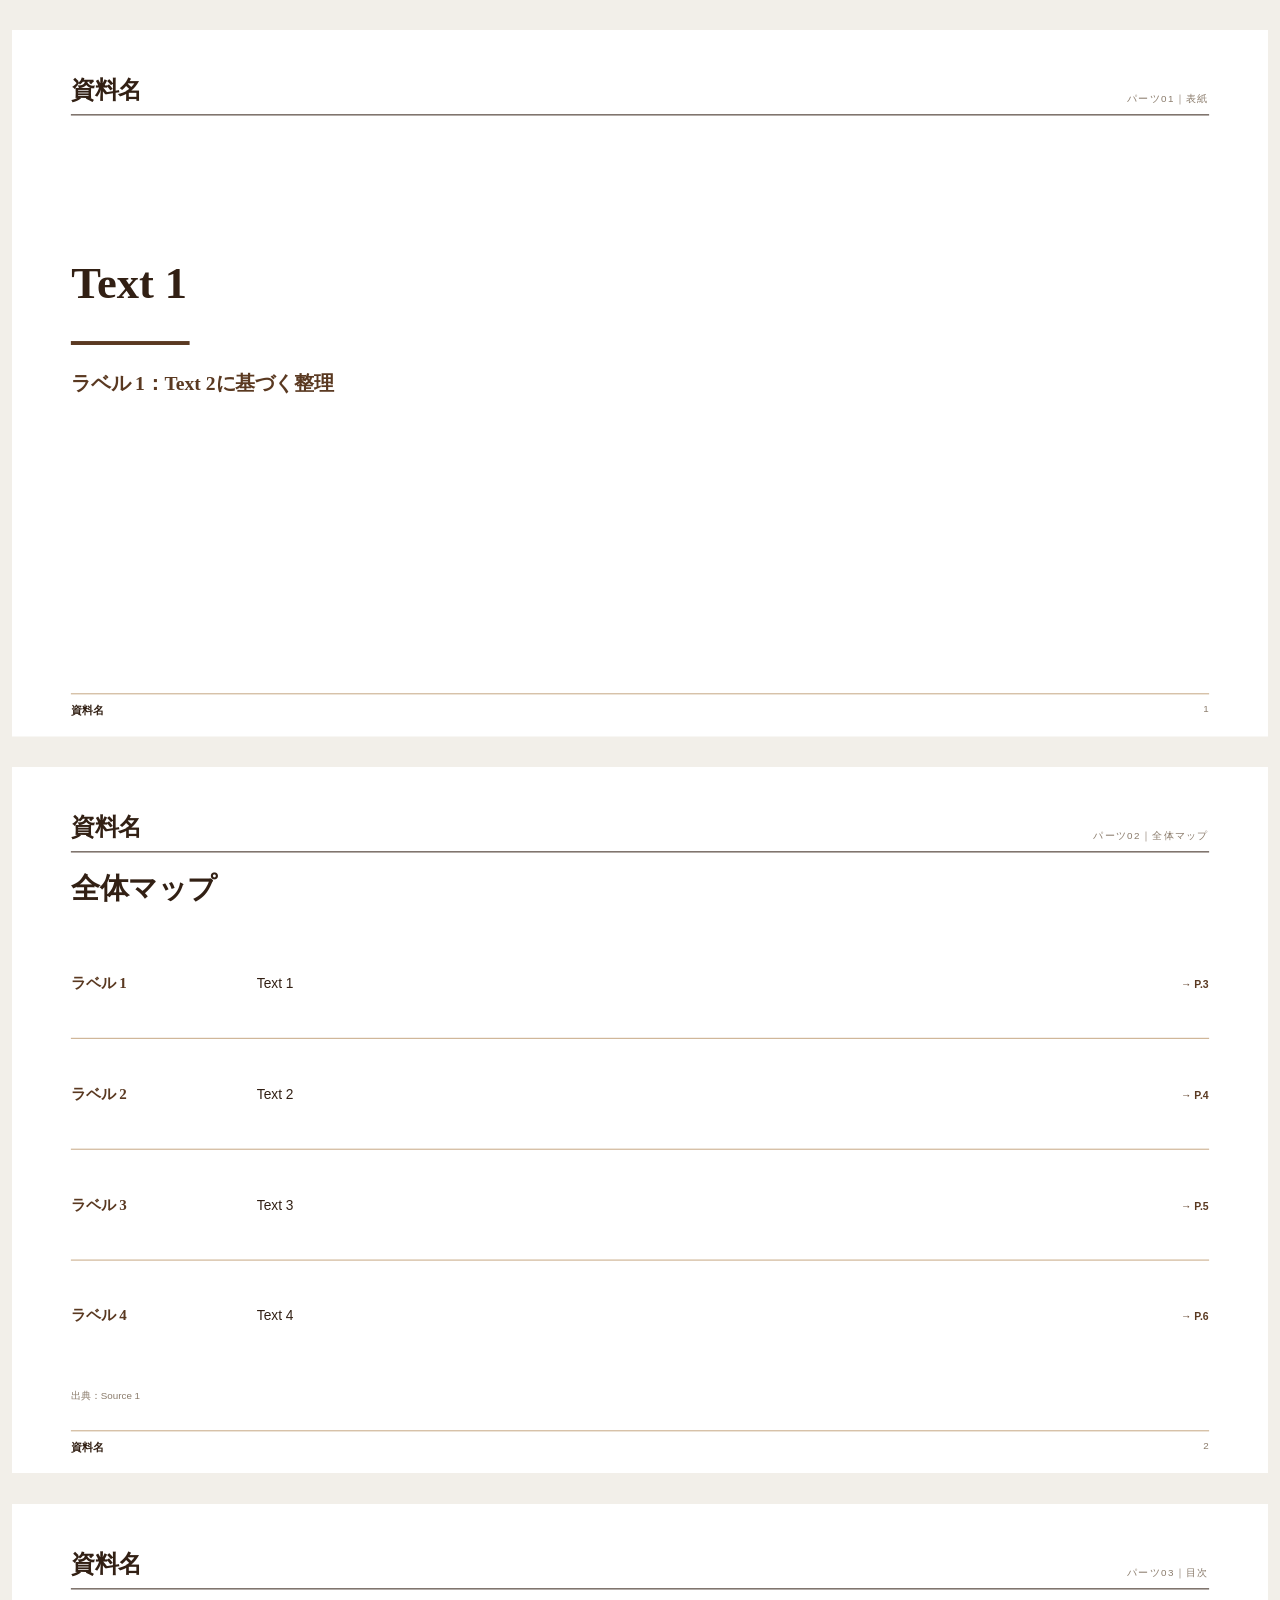
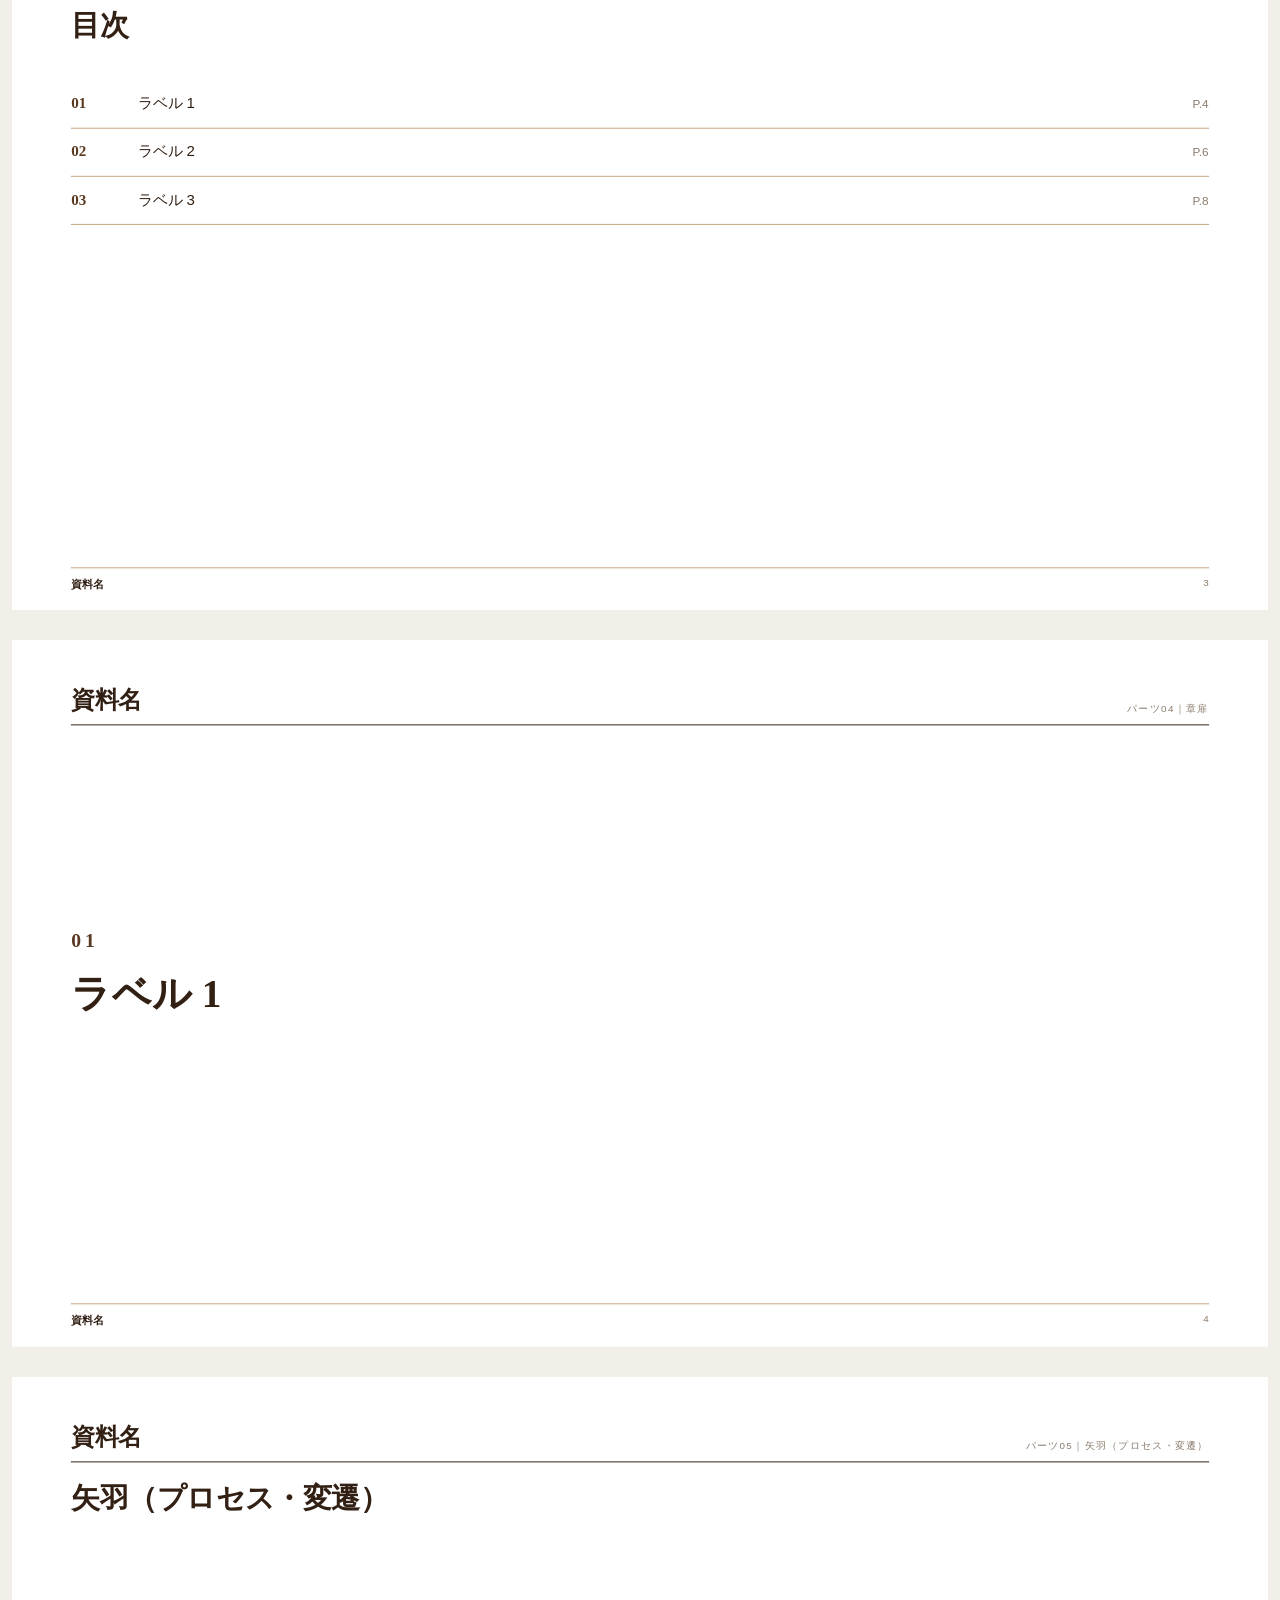
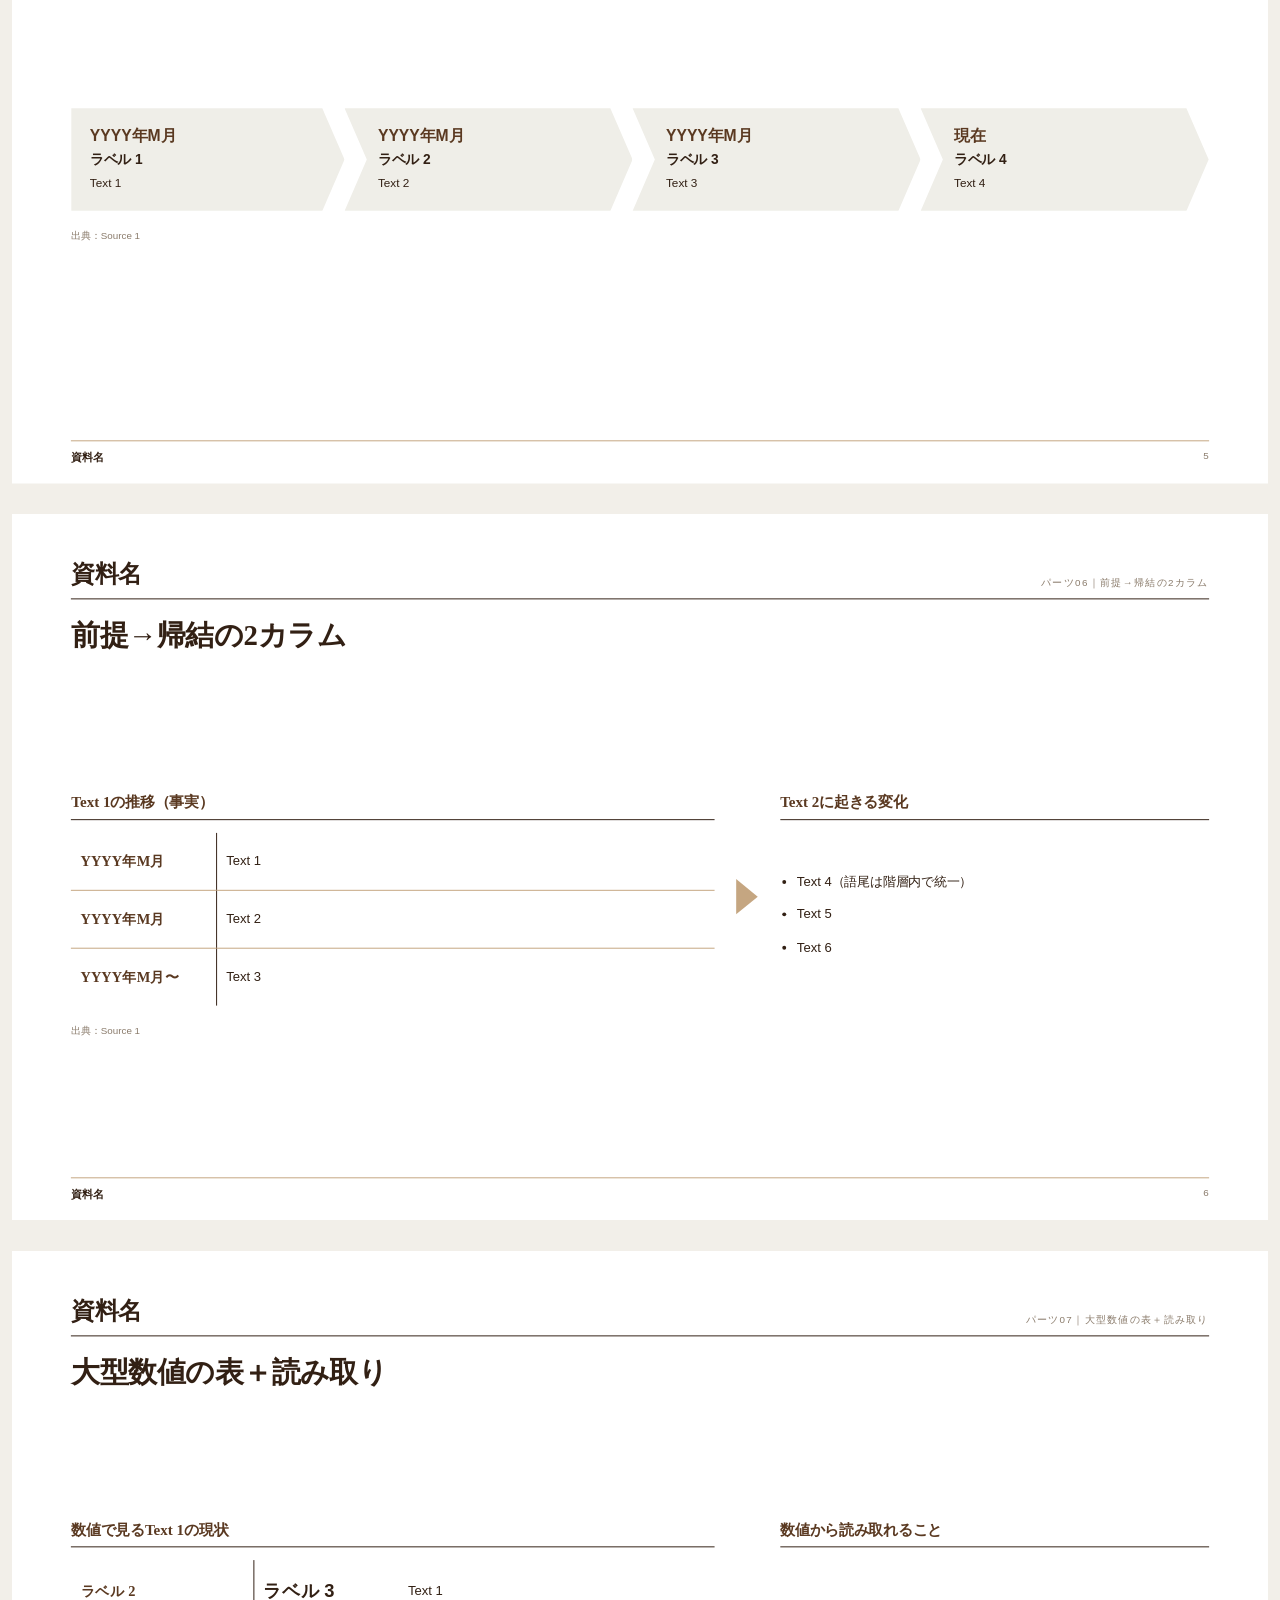
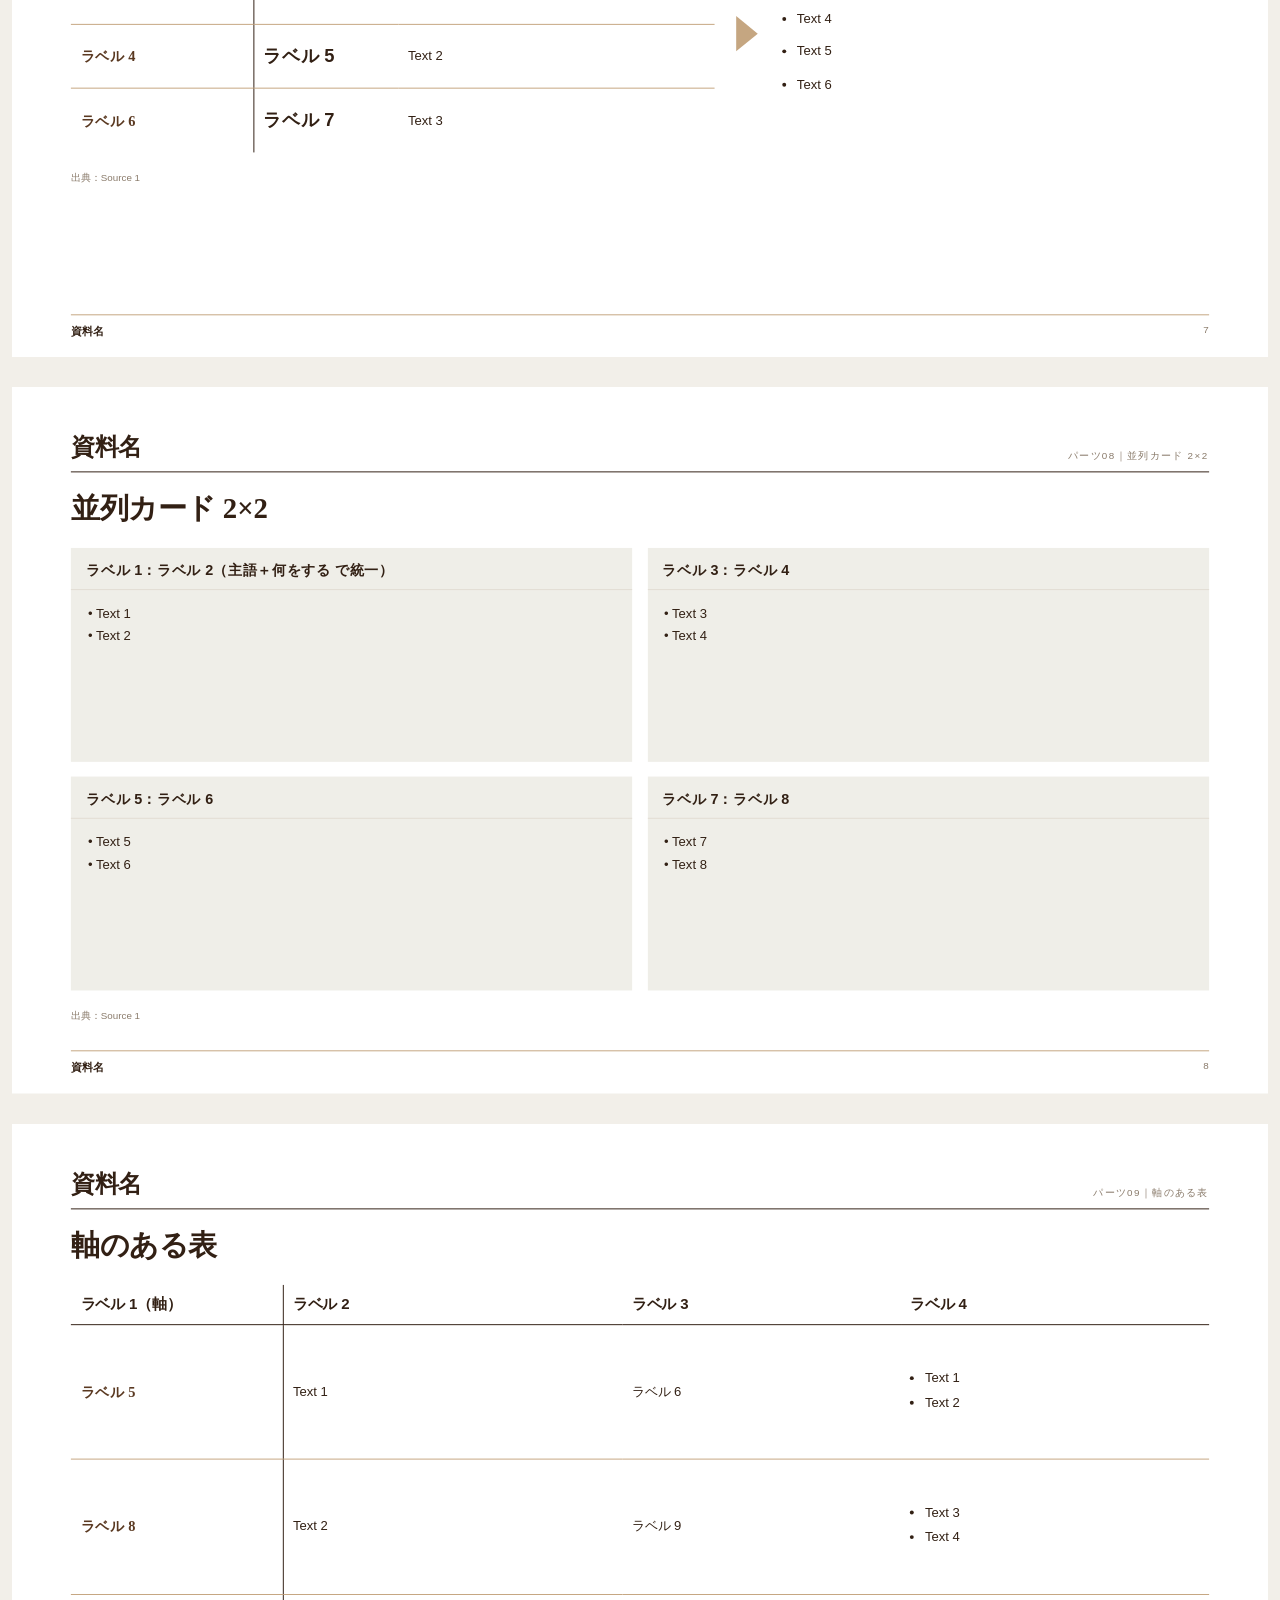
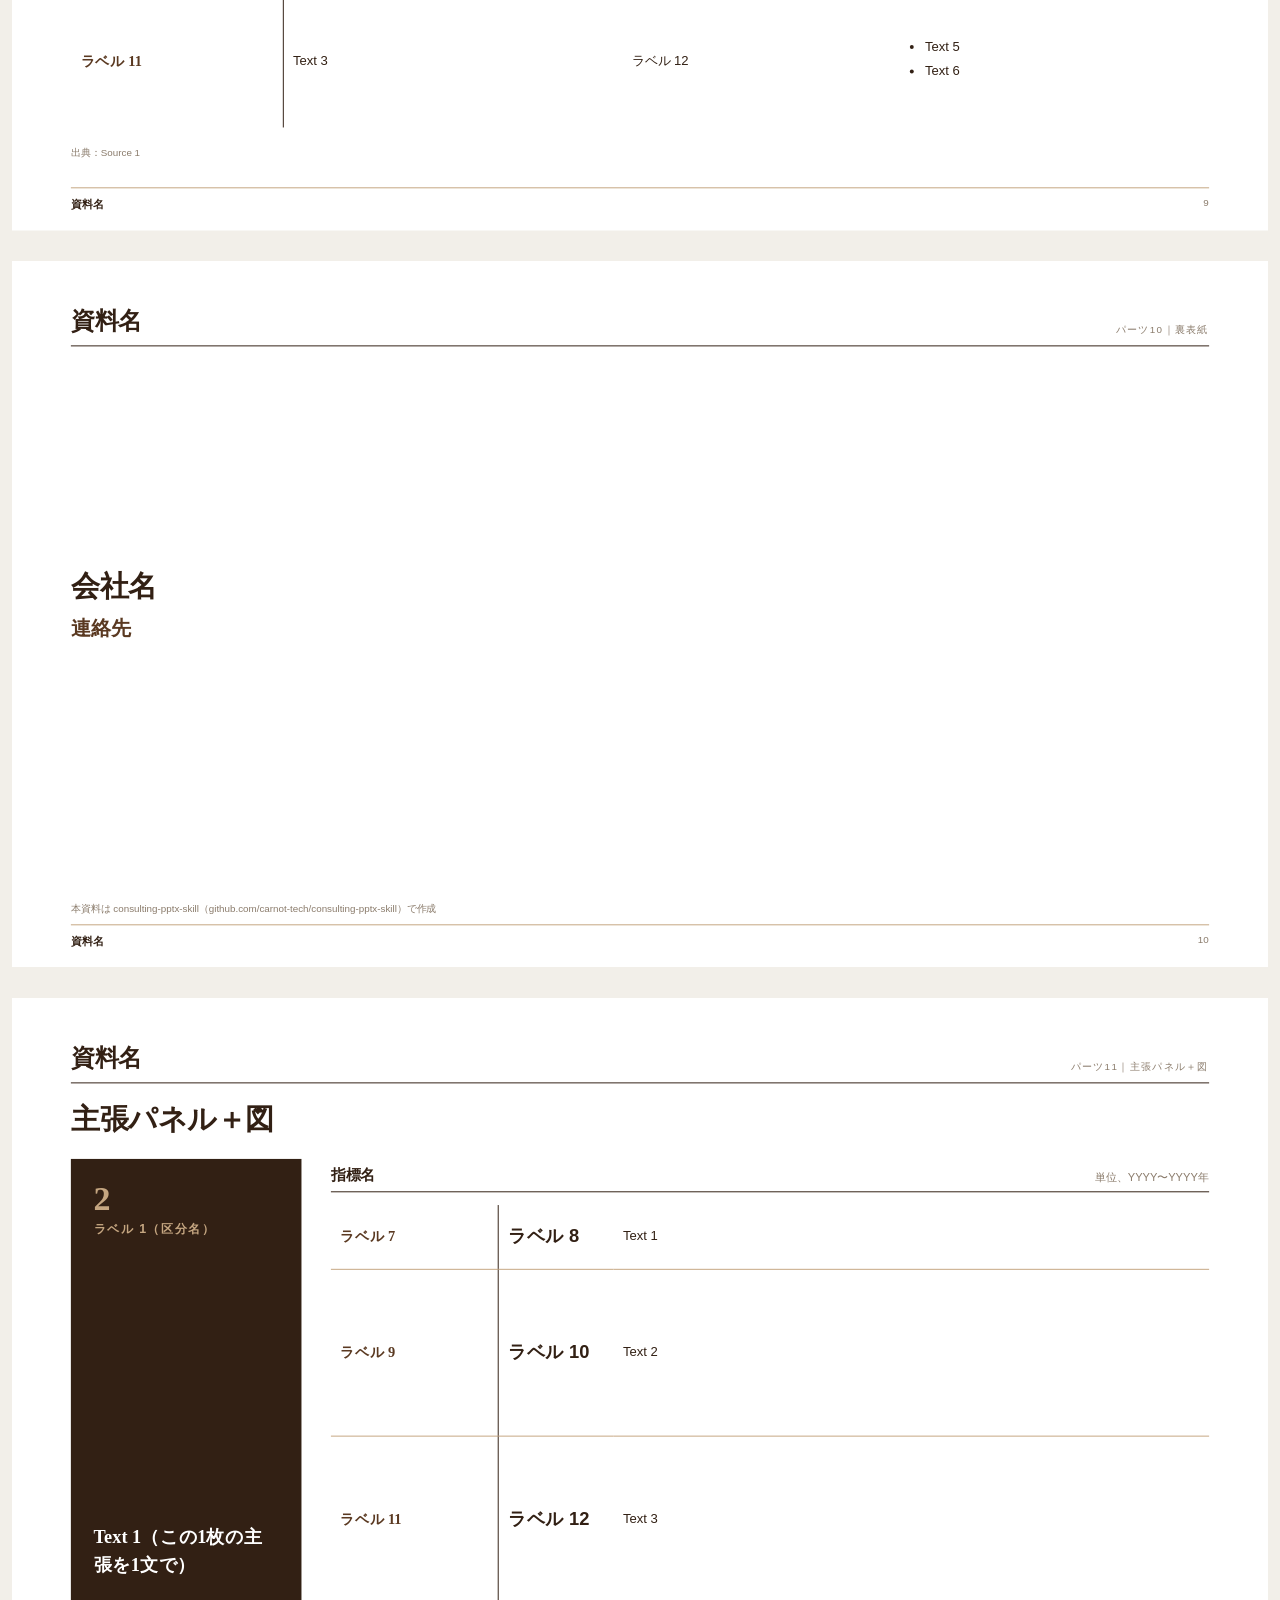
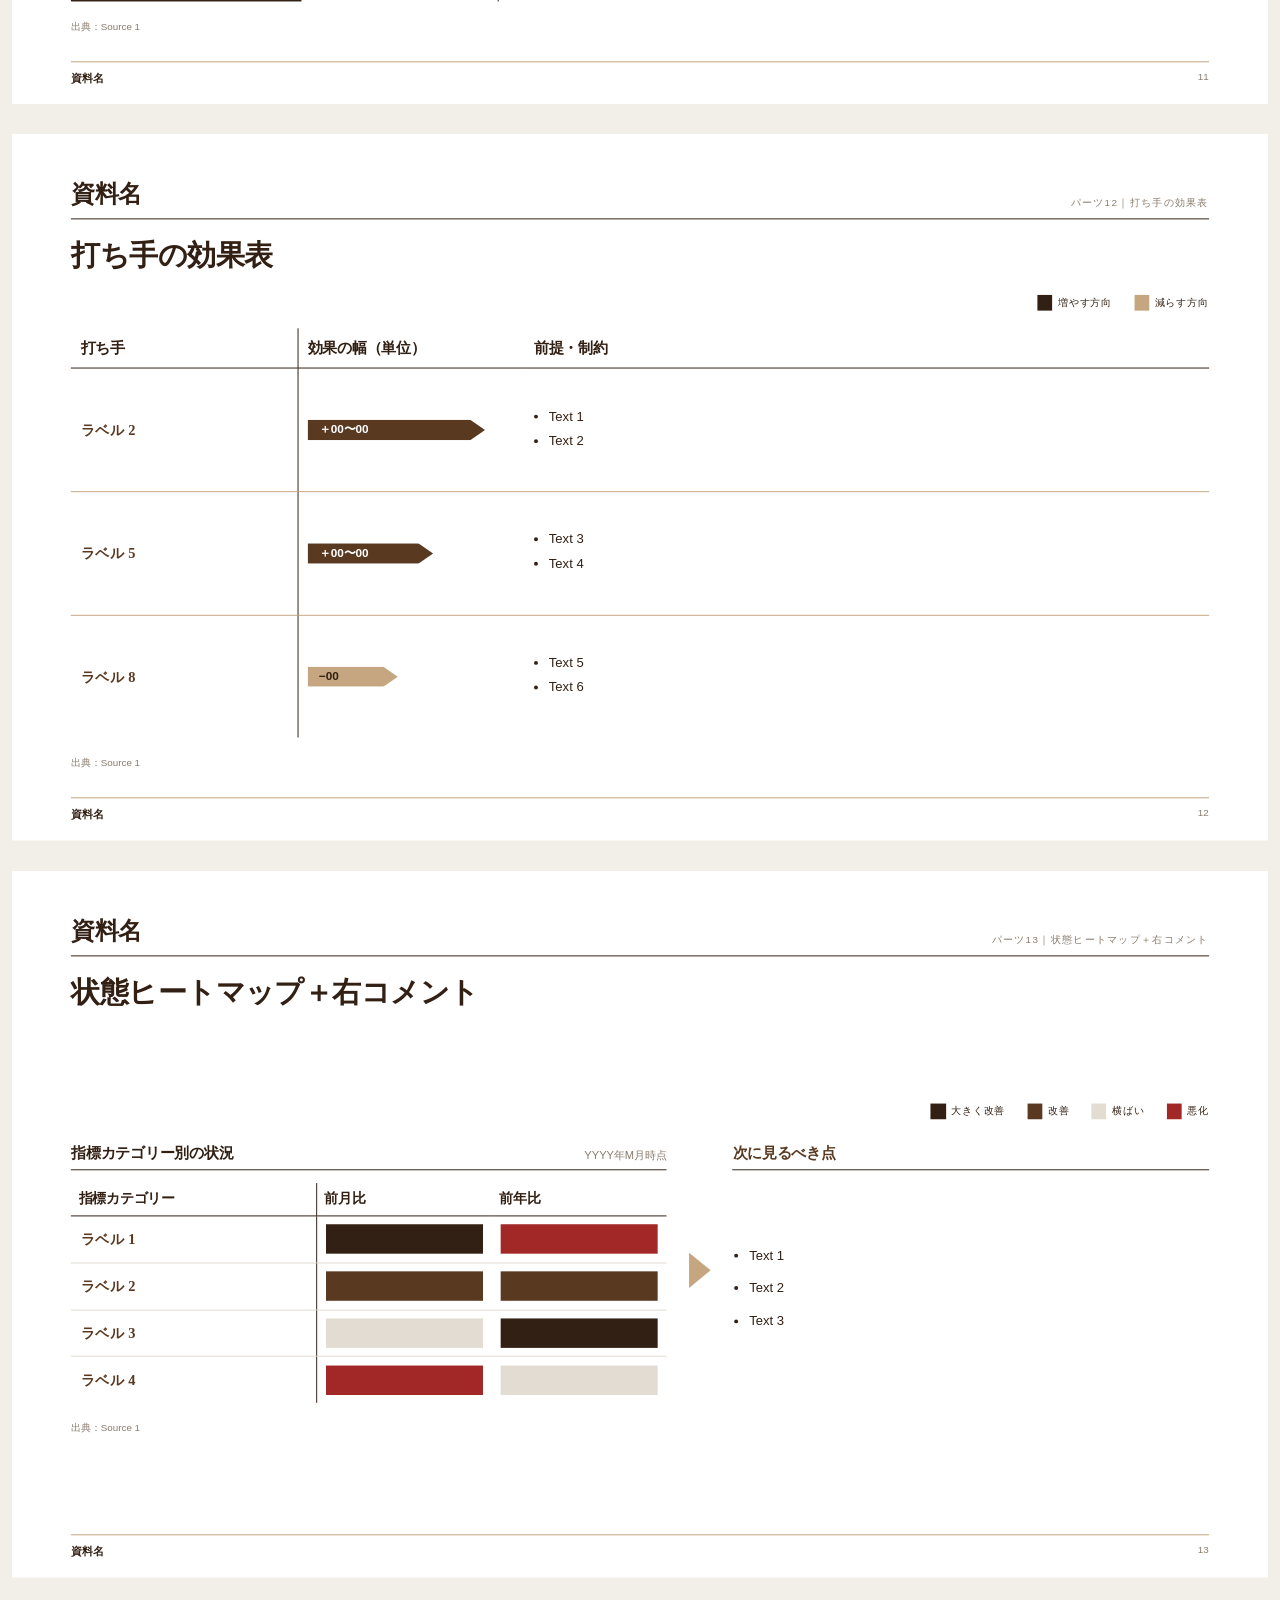
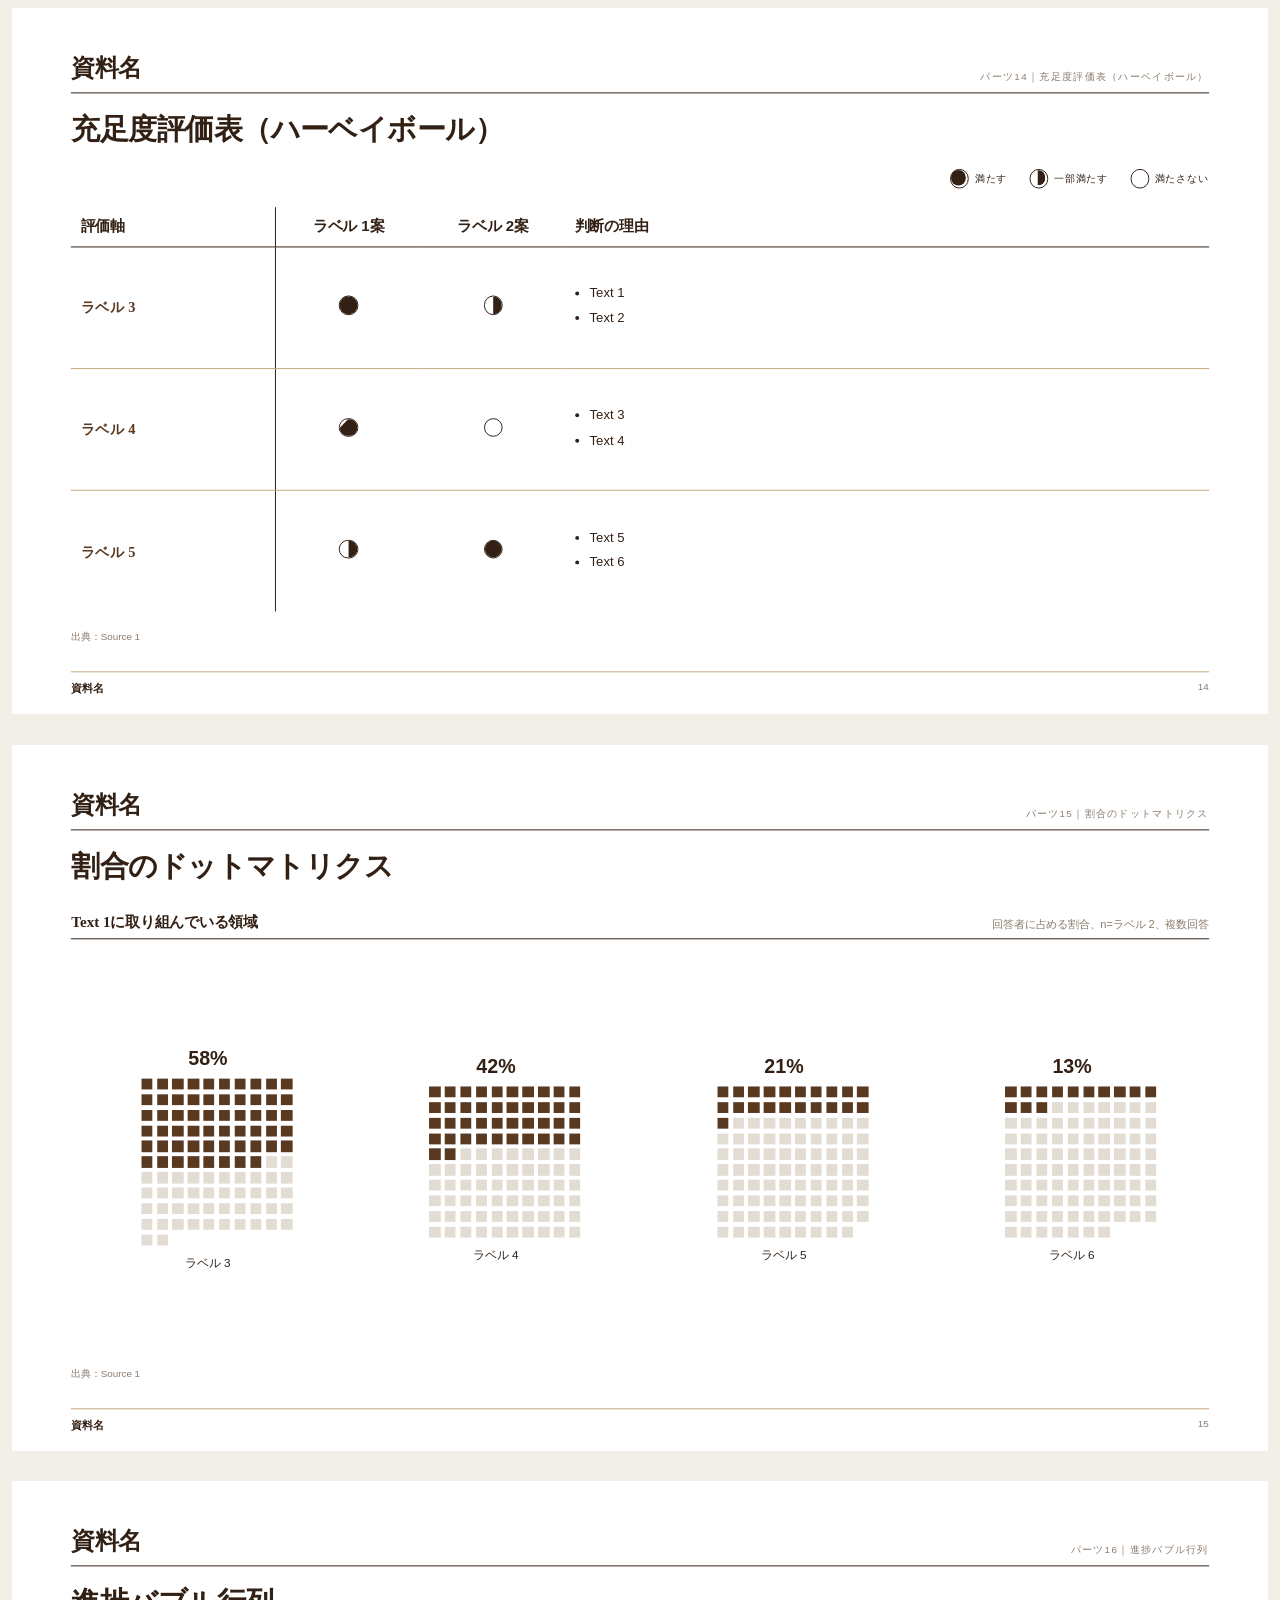
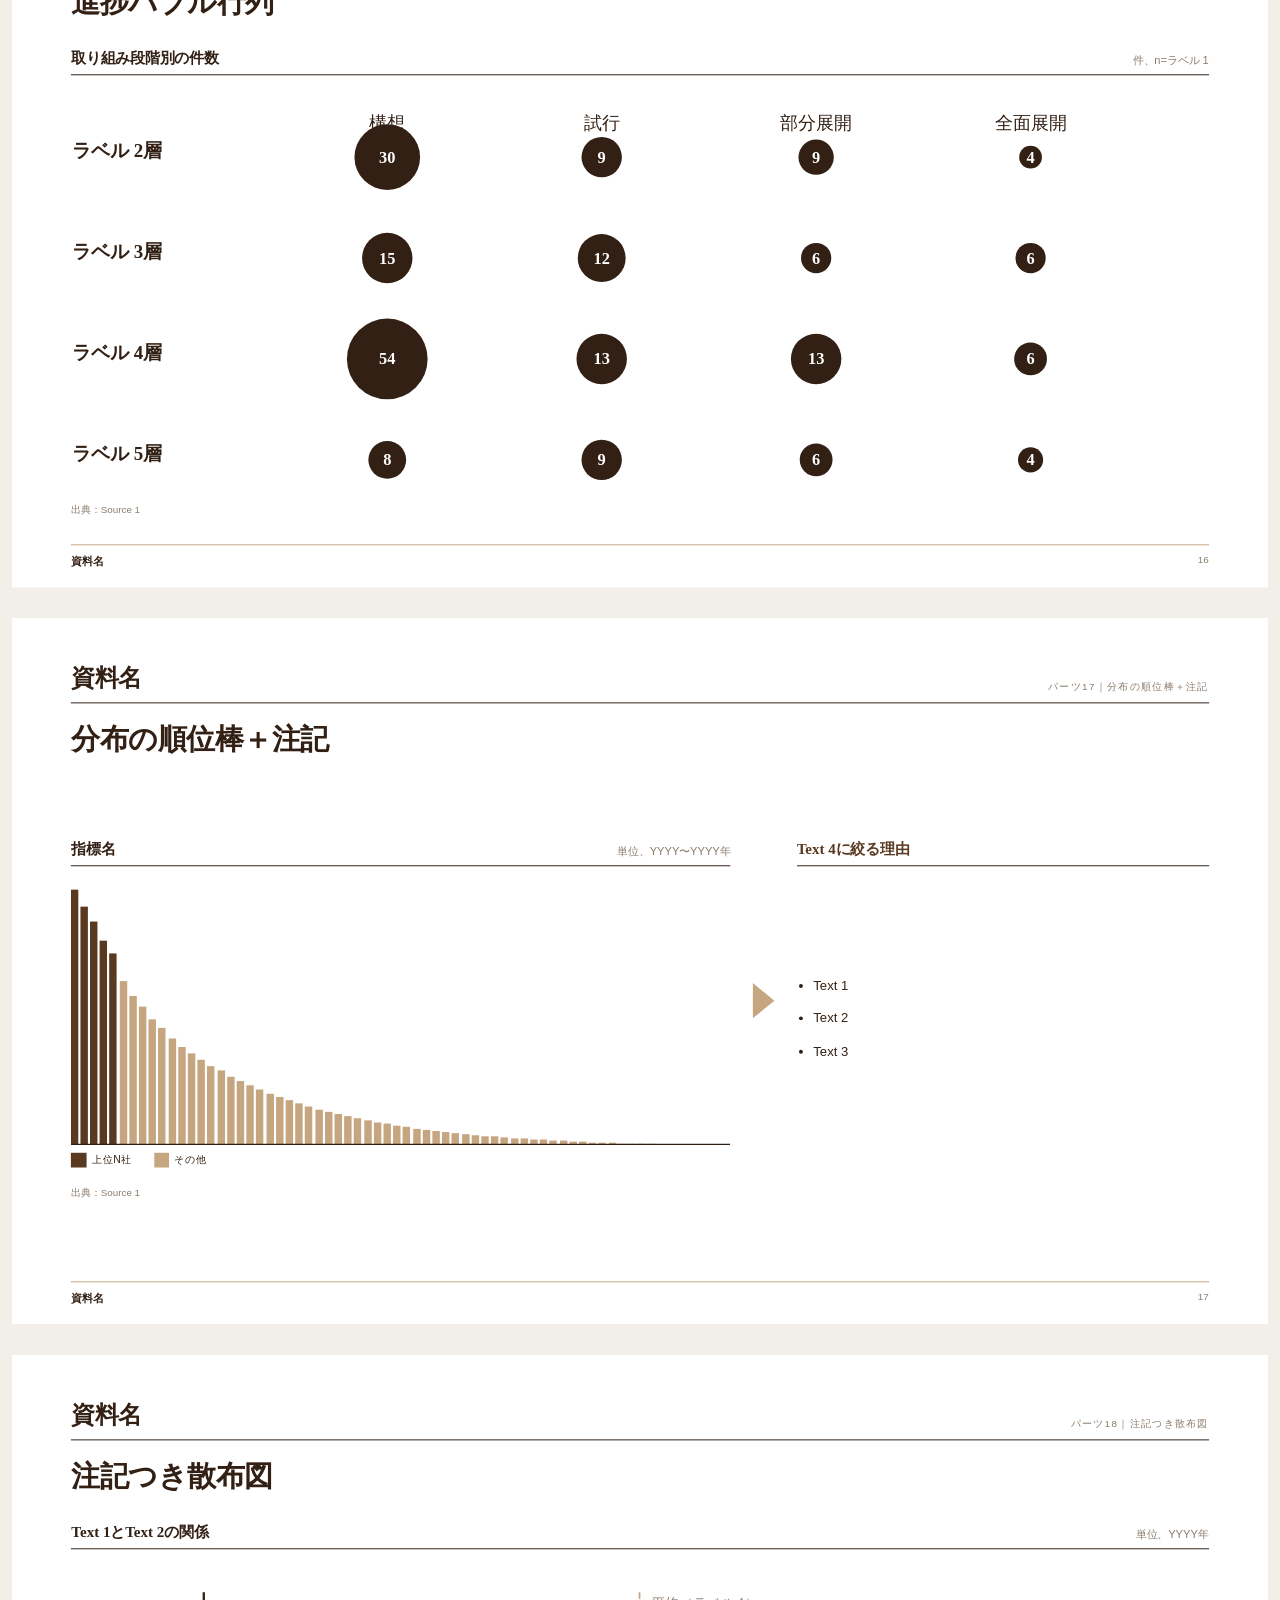
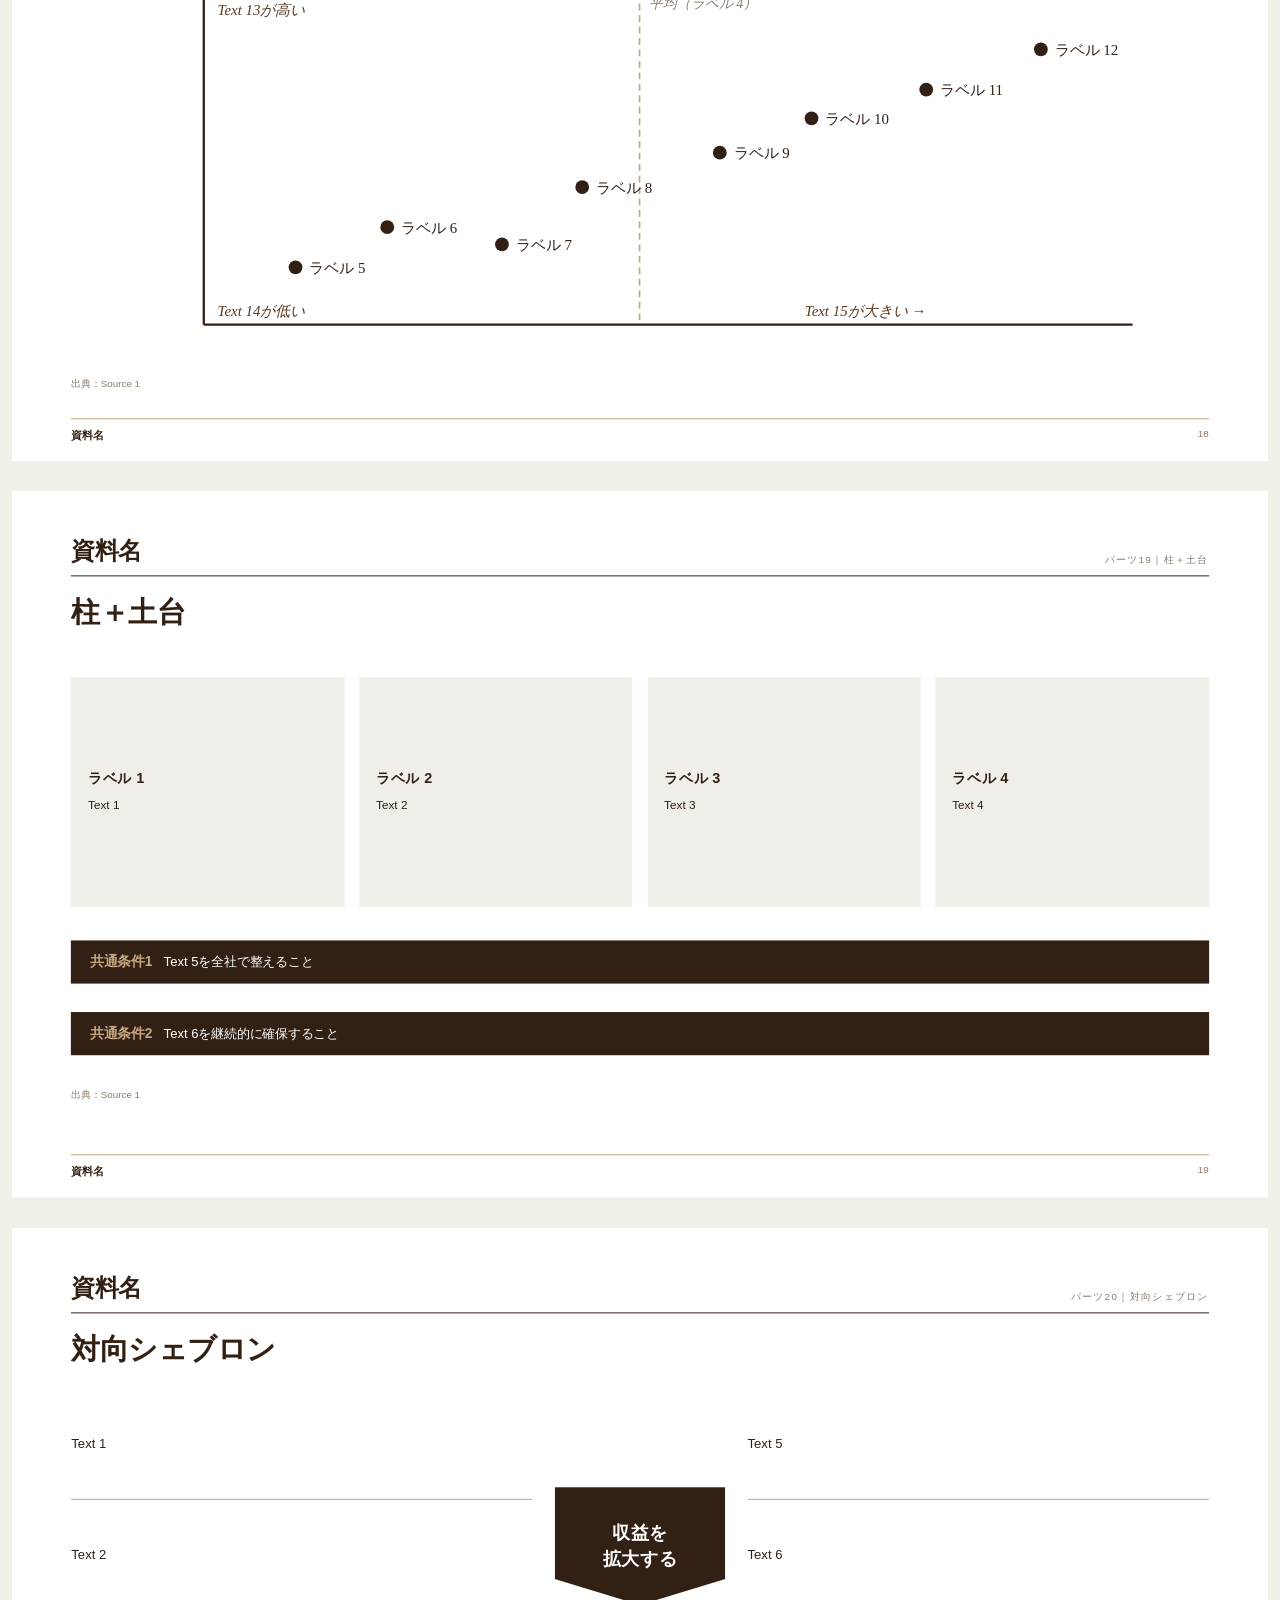
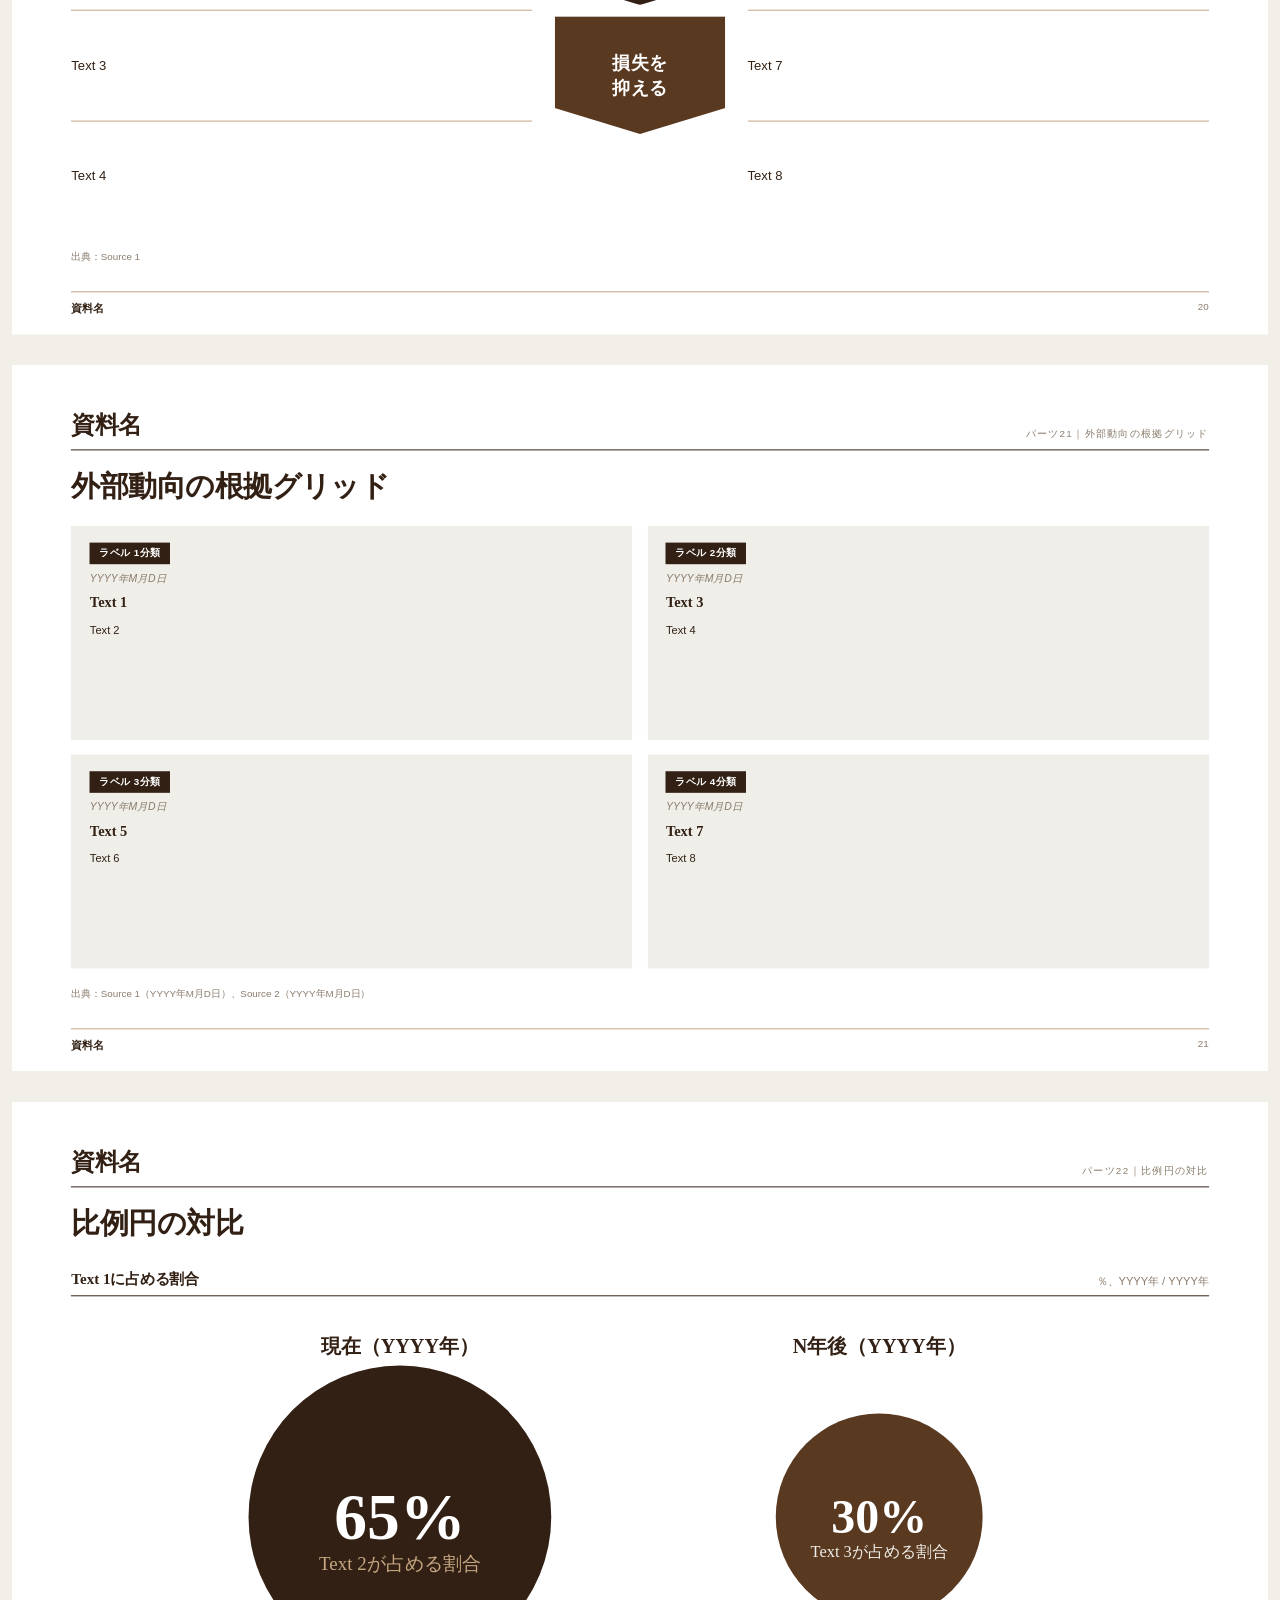
==== skills/consulting-pptx-skill/templates/freeform_parts_16x9.html @ 62486d07 "consulting-pptx-skillを追加" ====
<!DOCTYPE html>
<html lang="ja"><head><meta charset="utf-8">
<title>自由記述デッキ パーツテンプレート 16:9</title>
<!--
  ============================================================
  自由記述（freeform）デッキのパーツ集（16:9・1パーツ=1スライド）
  38型パイプラインの「型」に収まらないデッキは、このファイルをコピーして
  不要な section を消し、「NN」を差し替えて自由に組む。
  規約の正典: references/slide-rules.md（作成前に必読）
  ★ 各スライドの h1 は「そのパーツが何の型か」を表示しているだけ。**見本タイトルは意図的に置いていない**
    （テンプレートのタイトルに引っ張られない）。
    実デッキでは h1 を必ずストーリーラインから起こした主張文に差し替える（slide-rules §2.8）。
  納品前: check_deck.py で FAIL 0 → PDF化して全ページ目視。
  配色・書体は <style> 冒頭の :root トークンで一括管理（Bレーンの既定 warm スキンと同一）。自ブランドにするときはトークンだけ差し替える。
  ============================================================
-->
<style>
/* ── デザイントークン（Bレーン pipeline/html-css/consulting-slide-system.css の既定 warm スキンと同一。A/B で既定の色・書体を揃える） ── */
:root{
  --page-bg:#f2efe9; --slide-bg:#ffffff;
  --ink:#322014;        /* 本文 */
  --navy:#322014;       /* 見出し・罫線・濃色パネル（変数名は Bレーン CSS と共通のため navy のまま） */
  --accent:#5a3921;     /* 軸ラベル・番号・強調 */
  --cyan:#c5a681;       /* 三角矢印・濃色パネル上の小見出し・淡い強調 */
  --muted:#8a7b6b;      /* 出典・注記 */
  --rule:#c5a681;       /* 行間罫 */
  --hairline:#e2dcd2;   /* さらに薄い罫・非強調セル */
  --soft:#efeee8;       /* 塗りカード・矢羽・ステップ */
  --rose:#a22727;       /* 意味を持つ赤（悪化・✕）だけに使う */
  --font-sans:"Helvetica Neue",Arial,Helvetica,"Hiragino Kaku Gothic ProN","Yu Gothic",Meiryo,sans-serif;
  --font-serif:"Hiragino Mincho ProN","Yu Mincho","Songti SC",Georgia,"Times New Roman",serif;
}
/* cool スキン（ネイビー。Bレーンの {"skin":"cool"} と同一）にするときは :root を次に差し替える:
   --page-bg:#f2f2f0; --slide-bg:#ffffff; --ink:#050505; --navy:#071b2c; --accent:#1e5f8c; --cyan:#79c8dc;
   --muted:#666b70; --rule:#b9bec3; --hairline:#d9dcdf; --soft:#e7f4f8; --rose:#d94c68; */
@page{size:338.67mm 190.5mm;margin:0}
html,body{margin:0;background:var(--page-bg);font-family:var(--font-sans);color:var(--navy)}
.s{width:338.67mm;height:190.5mm;background:var(--slide-bg);position:relative;margin:8mm auto;box-sizing:border-box;padding:9mm 16mm 0 16mm;overflow:hidden;page-break-after:always;display:flex;flex-direction:column;align-items:stretch}
.bar{display:flex;justify-content:space-between;align-items:flex-end;border-bottom:1.5px solid var(--navy);padding-bottom:2.2mm;margin-top:3mm;flex:0 0 auto}
.logo{font-family:var(--font-serif);font-weight:600;font-size:18pt;color:var(--navy)}
.date{font-size:7.5pt;letter-spacing:.15em;color:var(--muted)}
h1{margin:4.5mm 0 0 0;font-family:var(--font-serif);font-size:22pt;line-height:1.3;color:var(--navy);font-weight:600;flex:0 0 auto} /* 2行まで可（意味の切れ目で <br>。slide-rules §2.1） */
.c{margin-top:6mm;flex:1;min-height:0;display:flex;flex-direction:column;gap:5mm;margin-bottom:19mm}
.c>.grid{flex:1;grid-auto-rows:1fr;min-height:0}
.c>.grid.fix{flex:0 0 auto}
.foot{position:absolute;left:16mm;right:16mm;bottom:5mm;padding-top:2.5mm;border-top:1px solid var(--rule);display:flex;justify-content:space-between;font-size:7.5pt;color:var(--muted)}
.foot b{color:var(--navy);font-size:8.5pt}
.src{font-size:7.5pt;color:var(--muted);flex:0 0 auto}
.grid{display:grid;gap:4mm}
.g2{grid-template-columns:1fr 1fr}.g3{grid-template-columns:repeat(3,1fr)}.g4{grid-template-columns:repeat(4,1fr)}
.card{background:var(--soft);border:0;display:flex;flex-direction:column;box-sizing:border-box}
.hd{display:flex;align-items:baseline;gap:2.5mm;padding:3.5mm 4mm 2.5mm 4mm;border-bottom:1px solid var(--hairline)}
.no{font-size:14pt;font-weight:700;color:var(--accent);line-height:1}
.h{font-size:11pt;font-weight:700;color:var(--navy);line-height:1.3}
.bd{padding:3.5mm 4.5mm;font-size:10pt;line-height:1.7;color:var(--ink);flex:1}
.ref{font-size:8pt;color:var(--accent);font-weight:700;margin-left:auto;white-space:nowrap}
.rows .r>div:last-child{display:flex;justify-content:space-between;align-items:baseline;gap:4mm} /* 「→ P.n」を右端に */
.rows .r{display:grid;grid-template-columns:44mm 1fr;gap:6mm;padding:4mm 0;border-top:1px solid var(--rule);font-size:10.5pt;line-height:1.6}
.rows .r:first-child{border-top:0}
.rows .l{font-family:var(--font-serif);font-weight:700;font-size:11.5pt;color:var(--accent)}
.c>.rows{flex:1;display:flex;flex-direction:column}
.c>.rows .r{flex:1;align-items:center}
.stat{background:var(--navy);color:#fff;padding:4mm 5mm}
.stat.l{background:var(--soft);color:var(--navy)}
.stat .lb{font-size:7.5pt;letter-spacing:.1em;font-weight:700;color:var(--cyan)}
.stat.l .lb{color:var(--muted)}
.stat .v{font-size:22pt;font-weight:700;margin:1mm 0}
.stat .cp{font-size:7.5pt;color:var(--cyan);line-height:1.6}
.stat.l .cp{color:var(--muted)}
table{border-collapse:collapse;width:100%;font-size:10pt;flex:0 0 auto}
th{background:none;text-align:left;padding:2.5mm;font-size:11.5pt;font-weight:700;color:var(--navy);border-bottom:1.8px solid var(--navy)}
td{padding:4.5mm 2.5mm;border-bottom:1px solid var(--rule);vertical-align:middle;line-height:1.65;color:var(--ink)}
td.b{font-weight:700;color:var(--navy)}
tr:last-child td{border-bottom:0}
td.ax{font-size:11pt;font-weight:700;color:var(--accent);font-family:var(--font-serif);border-right:1.8px solid var(--navy)}
th.ax{border-right:1.8px solid var(--navy)}
.c>table{flex:1 1 0;height:0}
/* 列の内容が同種（時点・案など）なら等幅にする。最後の列だけに余白を吸わせて右側を空けない（§4.12） */
table.eq{table-layout:fixed}
/* 表を縦に伸ばすと余剰高さが見出し行にも配分され見出しが沈む（slide-rules §4.21） */
.c>table tr:first-child,.side .sb table tr:first-child{height:1px}
.side .sb table{flex:1 1 0;height:0}
.chev{display:flex;gap:0;flex:0 0 auto}
.chev .cv{flex:1;position:relative;background:var(--soft);border:0;padding:5mm 4mm 5mm 9mm;clip-path:polygon(0 0,calc(100% - 6mm) 0,100% 50%,calc(100% - 6mm) 100%,0 100%,6mm 50%);display:flex;flex-direction:column}
.chev .cv:first-child{clip-path:polygon(0 0,calc(100% - 6mm) 0,100% 50%,calc(100% - 6mm) 100%,0 100%);padding-left:5mm}
.chev .n{font-size:12pt;font-weight:700;color:var(--accent)}
.chev .t{font-size:10.5pt;font-weight:700;margin:1mm 0 1.5mm 0;color:var(--navy)}
.chev .x{font-size:9pt;line-height:1.55;color:var(--ink)}
/* 2カラムは版面いっぱいに引き伸ばさない。表は自然な高さのまま、見出し＋表のブロックごと縦中央に置く（間延び防止。§5.13 は 55% を目安に、足りなければ行を足す） */
.two{display:grid;grid-template-columns:1.5fr auto 1fr;gap:6mm;flex:0 1 auto;min-height:0;align-items:stretch}
.c:has(>.two){justify-content:center}
.two>div:first-child,.two>div:last-child{display:flex;flex-direction:column;min-height:0}
.two>div:first-child table{flex:0 1 auto}
.two>div>ul{flex:1;display:flex;flex-direction:column;justify-content:center} /* 左右どちらのブレットも縦中央（§4.5 下端揃え） */
/* カラム見出し（.colh）と軸タイトル（.axh）は同じ高さ・同じ余白にして左右で罫線が揃うようにする（§4.21） */
.two .colh,.axh{font-family:var(--font-serif);font-size:11.5pt;font-weight:700;color:var(--navy);border-bottom:1.8px solid var(--navy);height:7mm;box-sizing:content-box;padding:0 0 1.5mm 0;margin:0 0 3.5mm 0;flex:0 0 auto;display:flex;justify-content:space-between;align-items:flex-end}
.two .colh{color:var(--accent)}
.two ul{margin:0;padding-left:4.5mm;font-size:10pt;line-height:1.8;color:var(--ink)}
.two li{margin-bottom:2.5mm}
.tri{align-self:center;width:0;height:0;border-top:5mm solid transparent;border-bottom:5mm solid transparent;border-left:6mm solid var(--cyan)}
.cover .big{font-family:var(--font-serif);font-size:34pt;font-weight:700;color:var(--navy);margin-top:38mm;line-height:1.25}
.cover .sub{font-family:var(--font-serif);font-size:15pt;font-weight:700;color:var(--accent);margin-top:3mm}
.cover .rule{width:32mm;height:1mm;background:var(--accent);margin:8mm 0 4mm 0}
.chap .cno{font-family:var(--font-serif);font-size:15pt;font-weight:700;color:var(--accent);margin-top:55mm;letter-spacing:.2em}
.chap .cbig{font-family:var(--font-serif);font-size:30pt;font-weight:700;color:var(--navy);margin-top:4mm}
.toc{margin-top:4mm}
.toc .ti{display:grid;grid-template-columns:14mm 1fr 14mm;gap:4mm;padding:3.6mm 0;border-bottom:1px solid var(--rule);font-size:11.5pt;align-items:baseline}
.toc .ti .tn{font-family:var(--font-serif);font-weight:700;color:var(--accent)}
.toc .ti .tp{text-align:right;color:var(--muted);font-size:9pt}
.legend{display:flex;gap:6mm;justify-content:flex-end;font-size:8pt;color:var(--ink);flex:0 0 auto}
.legend span{display:flex;align-items:center;gap:1.5mm}
.legend i{width:4mm;height:4mm;display:inline-block}
.legend .li-a{background:var(--soft)}
.legend .li-b{background:var(--navy)}
.legend.left{justify-content:flex-start} /* チャート直下に左寄せで置くとき */
@media print{html,body{background:#fff}.s{margin:0!important;transform:none!important}.fitwrap{width:auto!important;height:auto!important;margin:0!important}}
/* ── 追加パーツ用 ── */
.axh .u{font-family:var(--font-sans);font-size:8.5pt;font-weight:400;color:var(--muted)}
.note{font-size:8pt;letter-spacing:.08em;font-weight:700;color:var(--accent);border-bottom:1px solid var(--cyan);align-self:flex-start;padding-bottom:.8mm;flex:0 0 auto}
/* 左サイドの主張パネル */
.side{display:grid;grid-template-columns:62mm 1fr;gap:0;flex:1;min-height:0}
.side .sp{background:var(--navy);color:#fff;padding:6mm 6mm;display:flex;flex-direction:column}
.side .sp .cn{font-family:var(--font-serif);font-size:26pt;font-weight:700;color:var(--cyan);line-height:1}
.side .sp .ct{font-size:9.5pt;font-weight:700;letter-spacing:.08em;color:var(--cyan);margin-top:1.5mm}
.side .sp .cm{font-family:var(--font-serif);font-size:14pt;font-weight:700;line-height:1.55;margin-top:auto}
.side .sb{padding:0 0 0 8mm;display:flex;flex-direction:column;min-height:0}
/* レバー矢印表 */
.lev{width:100%;border-collapse:collapse;font-size:10pt}
.lev th{font-size:11.5pt}
.lev td{padding:3mm 2.5mm}
.lev .ar{height:5.5mm;display:flex;align-items:center;color:#fff;font-size:9pt;font-weight:700;padding-left:3mm;clip-path:polygon(0 0,calc(100% - 4mm) 0,100% 50%,calc(100% - 4mm) 100%,0 100%)}
.lev .up{background:var(--accent)}.lev .dn{background:var(--rule);color:var(--navy)}
/* 状態ヒートマップ */
.hm{width:100%;border-collapse:collapse;font-size:9.5pt}
.hm th{font-size:10.5pt;padding:2mm}
.hm td{padding:2.2mm 2.5mm;border-bottom:1px solid var(--hairline)}
.hm .cell{display:block;height:8mm}
/* 4=大きく改善 3=改善 0=横ばい 2=悪化（悪化だけ意味のある赤。§5.8） */
.hm .v4{background:var(--navy)}.hm .v3{background:var(--accent)}.hm .v2{background:var(--rose)}.hm .v1{background:var(--soft)}.hm .v0{background:var(--hairline)}
/* ハーベイボール */
.hb{width:4.6mm;height:4.6mm;display:inline-block;border:1px solid var(--navy);border-radius:50%;position:relative;vertical-align:-.7mm}
.hb i{position:absolute;inset:0;background:var(--navy);border-radius:50%}
.hb.q1 i{clip-path:polygon(50% 50%,50% 0,100% 0,100% 50%)}
.hb.q2 i{clip-path:polygon(50% 0,100% 0,100% 100%,50% 100%)}
.hb.q3 i{clip-path:polygon(50% 0,100% 0,100% 100%,0 100%,0 50%)}
.hb.q4 i{clip-path:none}
.hb.q0 i{display:none}
/* ドットマトリクス */
.dots{display:grid;grid-template-columns:repeat(10,1fr);gap:1.2mm;width:36mm}
.dots i{width:3mm;height:3mm;background:var(--hairline);display:block}
.dots i.on{background:var(--accent)}
.dotcol{display:flex;flex-direction:column;align-items:center;gap:2.5mm}
.dotcol .dv{font-size:15pt;font-weight:700;color:var(--navy)}
.dotcol .dl{font-size:9pt;color:var(--ink);text-align:center;line-height:1.5}
/* 柱＋土台 */
.pil{display:grid;gap:4mm;flex:0 0 auto}
.pil .p{background:var(--soft);padding:5mm 4.5mm;display:flex;flex-direction:column;gap:2mm}
.pil .p .pt{font-size:11pt;font-weight:700;color:var(--navy);line-height:1.4}
.pil .p .px{font-size:9pt;color:var(--ink);line-height:1.6}
.base{background:var(--navy);color:#fff;padding:3.5mm 5mm;font-size:10pt;margin-top:4mm;display:flex;gap:3mm;align-items:baseline}
.base b{font-size:10.5pt;color:var(--cyan)}
/* ニュース根拠グリッド */
.clip{background:var(--soft);padding:4.5mm 5mm;display:flex;flex-direction:column;gap:2mm}
.clip .cd{font-size:8pt;color:var(--muted);font-style:italic}
.clip .ch{font-family:var(--font-serif);font-size:11pt;font-weight:700;color:var(--navy);line-height:1.45}
.clip .cx{font-size:8.5pt;color:var(--ink);line-height:1.6}
.clip .cg{align-self:flex-start;background:var(--navy);color:#fff;font-size:7.5pt;font-weight:700;padding:1mm 2.5mm;letter-spacing:.06em}
/* 対向シェブロン */
.opp{display:grid;grid-template-columns:1fr 46mm 1fr;gap:6mm;flex:1;min-height:0;align-items:stretch}
.opp .ol{display:flex;flex-direction:column}
.opp .ol .oi{flex:1;display:flex;align-items:center;font-size:10pt;line-height:1.55;color:var(--navy);border-bottom:1px solid var(--rule);padding:2mm 0}
.opp .ol .oi:last-child{border-bottom:0}
.opp .oc{display:flex;flex-direction:column;gap:3mm;justify-content:center}
.opp .oc .ob{background:var(--navy);color:#fff;text-align:center;font-family:var(--font-serif);font-size:14pt;font-weight:700;padding:9mm 3mm;clip-path:polygon(0 0,100% 0,100% 78%,50% 100%,0 78%)}
.opp .oc .ob.alt{background:var(--accent)}

/* 縦の余白つぶし（slide-rules §4.5 下端揃え・§4.12 不自然な下部余白の禁止） */
.grid>div{display:flex;flex-direction:column;min-height:0}
.grid>div>.rows{flex:1;display:flex;flex-direction:column}
.grid>div>.rows .r{flex:1;align-items:center}
.two>div>table{flex:0 1 auto;height:auto}
.two>div>table tr:first-child{height:1px}
.pil .p{justify-content:center}

/* セパレーター（章扉＝アジェンダ再掲・現在地だけ強調）。think-cell のアジェンダ機能に相当。
   目次と同じ並び・同じ文言を使い、章が変わるたびに現在地だけを入れ替えて再掲する。 */
.agd{display:flex;flex-direction:column;flex:1;min-height:0;justify-content:center}
.agd .ai{display:grid;grid-template-columns:14mm 1fr 16mm;gap:5mm;align-items:baseline;padding:4.6mm 0;border-bottom:1px solid var(--hairline);color:#b3a798}
.agd .ai:last-child{border-bottom:0}
.agd .an{font-family:var(--font-serif);font-weight:700;font-size:14pt}
.agd .at{font-family:var(--font-serif);font-weight:700;font-size:15pt}
.agd .ap{font-size:9pt;text-align:right}
.agd .ai.on{color:var(--navy)}
.agd .ai.on .an{color:var(--accent);font-size:19pt}
.agd .ai.on .at{font-size:21pt}
.agd .ai.on .ap{color:var(--muted)}

/* 表の詳細セル（理由・前提・読み取り）はブレット2〜3行で書く（slide-rules §6） */
td ul.cb{margin:0;padding-left:4mm;line-height:1.6}
td ul.cb li{margin:0 0 1mm 0}
/* ハーベイボール列は見出しも玉も水平中央 */
th.hbc,td.hbc{text-align:center}
</style></head><body>

<!-- ═══ パーツ01: 表紙 ═══ -->
<section class="s cover">
  <div class="bar"><div class="logo">資料名</div><div class="date">パーツ01｜表紙</div></div>
  <div class="big">Text 1</div>
  <div class="rule"></div>
  <div class="sub">ラベル 1：Text 2に基づく整理</div>
  <div class="foot"><b>資料名</b><span>1</span></div>
</section>

<!-- ═══ パーツ02: 全体マップ（P.2 必須：各行に → P.n 参照） ═══ -->
<section class="s">
  <div class="bar"><div class="logo">資料名</div><div class="date">パーツ02｜全体マップ</div></div>
  <h1>全体マップ</h1>
  <div class="c">
    <div class="rows">
      <div class="r"><div class="l">ラベル 1</div><div>Text 1<span class="ref">→ P.3</span></div></div>
      <div class="r"><div class="l">ラベル 2</div><div>Text 2<span class="ref">→ P.4</span></div></div>
      <div class="r"><div class="l">ラベル 3</div><div>Text 3<span class="ref">→ P.5</span></div></div>
      <div class="r"><div class="l">ラベル 4</div><div>Text 4<span class="ref">→ P.6</span></div></div>
    </div>
    <div class="src">出典：Source 1</div>
  </div>
  <div class="foot"><b>資料名</b><span>2</span></div>
</section>

<!-- ═══ パーツ03: 目次（1列） ═══ -->
<section class="s">
  <div class="bar"><div class="logo">資料名</div><div class="date">パーツ03｜目次</div></div>
  <h1>目次</h1>
  <div class="c"><div class="toc">
    <div class="ti"><span class="tn">01</span><span>ラベル 1</span><span class="tp">P.4</span></div>
    <div class="ti"><span class="tn">02</span><span>ラベル 2</span><span class="tp">P.6</span></div>
    <div class="ti"><span class="tn">03</span><span>ラベル 3</span><span class="tp">P.8</span></div>
  </div></div>
  <div class="foot"><b>資料名</b><span>3</span></div>
</section>

<!-- ═══ パーツ04: 章扉 ═══ -->
<section class="s chap">
  <div class="bar"><div class="logo">資料名</div><div class="date">パーツ04｜章扉</div></div>
  <div class="cno">01</div>
  <div class="cbig">ラベル 1</div>
  <div class="foot"><b>資料名</b><span>4</span></div>
</section>

<!-- ═══ パーツ05: 矢羽（プロセス・変遷。色分けするなら凡例必須） ═══ -->
<section class="s">
  <div class="bar"><div class="logo">資料名</div><div class="date">パーツ05｜矢羽（プロセス・変遷）</div></div>
  <h1>矢羽（プロセス・変遷）</h1>
  <div class="c" style="justify-content:center">
    <div class="chev">
      <div class="cv"><span class="n">YYYY年M月</span><span class="t">ラベル 1</span><span class="x">Text 1</span></div>
      <div class="cv"><span class="n">YYYY年M月</span><span class="t">ラベル 2</span><span class="x">Text 2</span></div>
      <div class="cv"><span class="n">YYYY年M月</span><span class="t">ラベル 3</span><span class="x">Text 3</span></div>
      <div class="cv"><span class="n">現在</span><span class="t">ラベル 4</span><span class="x">Text 4</span></div>
    </div>
    <div class="src">出典：Source 1</div>
  </div>
  <div class="foot"><b>資料名</b><span>5</span></div>
</section>

<!-- ═══ パーツ06: 前提→帰結の2カラム（左=事実の表・中央三角・右=帰結。右の見出しは単独で読める名詞句にする §4.49） ═══ -->
<section class="s">
  <div class="bar"><div class="logo">資料名</div><div class="date">パーツ06｜前提→帰結の2カラム</div></div>
  <h1>前提→帰結の2カラム</h1>
  <div class="c">
    <div class="two">
      <div>
        <div class="colh">Text 1の推移（事実）</div>
        <table>
          <tr><td class="ax" style="width:34mm">YYYY年M月</td><td>Text 1</td></tr>
          <tr><td class="ax">YYYY年M月</td><td>Text 2</td></tr>
          <tr><td class="ax">YYYY年M月〜</td><td>Text 3</td></tr>
        </table>
      </div>
      <div class="tri"></div>
      <div>
        <div class="colh">Text 2に起きる変化</div>
        <ul>
          <li>Text 4（語尾は階層内で統一）</li>
          <li>Text 5</li>
          <li>Text 6</li>
        </ul>
      </div>
    </div>
    <div class="src">出典：Source 1</div>
  </div>
  <div class="foot"><b>資料名</b><span>6</span></div>
</section>

<!-- ═══ パーツ07: 大型数値（左=軸つき数値表・右=読み取れること。スタット羅列＋補足行の縦積みは読みにくいので使わない） ═══ -->
<section class="s">
  <div class="bar"><div class="logo">資料名</div><div class="date">パーツ07｜大型数値の表＋読み取り</div></div>
  <h1>大型数値の表＋読み取り</h1>
  <div class="c">
    <div class="two">
      <div>
        <div class="colh">数値で見るText 1の現状</div>
        <table>
          <tr><td class="ax" style="width:44mm">ラベル 2</td><td class="b" style="width:34mm;font-size:14pt">ラベル 3</td><td>Text 1</td></tr>
          <tr><td class="ax">ラベル 4</td><td class="b" style="font-size:14pt">ラベル 5</td><td>Text 2</td></tr>
          <tr><td class="ax">ラベル 6</td><td class="b" style="font-size:14pt">ラベル 7</td><td>Text 3</td></tr>
        </table>
      </div>
      <div class="tri"></div>
      <div>
        <div class="colh">数値から読み取れること</div>
        <ul>
          <li>Text 4</li>
          <li>Text 5</li>
          <li>Text 6</li>
        </ul>
      </div>
    </div>
    <div class="src">出典：Source 1</div>
  </div>
  <div class="foot"><b>資料名</b><span>7</span></div>
</section>

<!-- ═══ パーツ08: 並列カード 2×2（粒度・縦幅・語尾を統一） ═══ -->
<section class="s">
  <div class="bar"><div class="logo">資料名</div><div class="date">パーツ08｜並列カード 2×2</div></div>
  <h1>並列カード 2×2</h1>
  <div class="c">
    <div class="grid g2">
      <div class="card"><div class="hd"><span class="h">ラベル 1：ラベル 2（主語＋何をする で統一）</span></div>
        <div class="bd">• Text 1<br>• Text 2</div></div>
      <div class="card"><div class="hd"><span class="h">ラベル 3：ラベル 4</span></div>
        <div class="bd">• Text 3<br>• Text 4</div></div>
      <div class="card"><div class="hd"><span class="h">ラベル 5：ラベル 6</span></div>
        <div class="bd">• Text 5<br>• Text 6</div></div>
      <div class="card"><div class="hd"><span class="h">ラベル 7：ラベル 8</span></div>
        <div class="bd">• Text 7<br>• Text 8</div></div>
    </div>
    <div class="src">出典：Source 1</div>
  </div>
  <div class="foot"><b>資料名</b><span>8</span></div>
</section>

<!-- ═══ パーツ09: 軸のある表（行=軸・列=観点。最終行の下は罫線なし）
     列幅: 見本は最後の列（説明・ブレット）に余白を渡す設計。列の内容が同種（時点・案・部門）なら <table class="eq"> にして軸列だけ幅指定し、残りを等幅に割る。右側に空白を残さない。 ═══ -->
<section class="s">
  <div class="bar"><div class="logo">資料名</div><div class="date">パーツ09｜軸のある表</div></div>
  <h1>軸のある表</h1>
  <div class="c">
    <table>
      <tr><th class="ax" style="width:52mm">ラベル 1（軸）</th><th>ラベル 2</th><th style="width:70mm">ラベル 3</th><th style="width:78mm">ラベル 4</th></tr>
      <tr><td class="ax">ラベル 5</td><td>Text 1</td><td>ラベル 6</td><td><ul class="cb"><li>Text 1</li><li>Text 2</li></ul></td></tr>
      <tr><td class="ax">ラベル 8</td><td>Text 2</td><td>ラベル 9</td><td><ul class="cb"><li>Text 3</li><li>Text 4</li></ul></td></tr>
      <tr><td class="ax">ラベル 11</td><td>Text 3</td><td>ラベル 12</td><td><ul class="cb"><li>Text 5</li><li>Text 6</li></ul></td></tr>
    </table>
    <div class="src">出典：Source 1</div>
  </div>
  <div class="foot"><b>資料名</b><span>9</span></div>
</section>

<!-- ═══ パーツ10: 裏表紙（メッセージなし。CTAは手前の通常スライドへ） ═══ -->
<section class="s cover">
  <div class="bar"><div class="logo">資料名</div><div class="date">パーツ10｜裏表紙</div></div>
  <div class="big" style="margin-top:60mm;font-size:22pt">会社名</div>
  <div class="sub">連絡先</div>
  <div class="src" style="position:absolute;left:16mm;bottom:14mm">本資料は consulting-pptx-skill（github.com/carnot-tech/consulting-pptx-skill）で作成</div>
  <div class="foot"><b>資料名</b><span>10</span></div>
</section>


<!-- ═══ パーツ11: 主張パネル＋図（左=濃色パネルに番号・区分・主張、右=図表／表） ═══
     使いどころ: 章の各論を連続で見せるとき。左パネルの番号と区分名を各論スライドで揃えると、
     まとめページ（パーツ02）との対応が番号だけで読める（slide-rules §4.13 / §4.33）。 -->
<section class="s">
  <div class="bar"><div class="logo">資料名</div><div class="date">パーツ11｜主張パネル＋図</div></div>
  <h1>主張パネル＋図</h1>
  <div class="c">
    <div class="side">
      <div class="sp">
        <div class="cn">2</div>
        <div class="ct">ラベル 1（区分名）</div>
        <div class="cm">Text 1（この1枚の主張を1文で）</div>
      </div>
      <div class="sb">
        <div class="axh"><span>指標名</span><span class="u">単位、YYYY〜YYYY年</span></div>
        <table>
          <tr><td class="ax" style="width:40mm">ラベル 7</td><td class="b" style="width:26mm;font-size:14pt">ラベル 8</td><td>Text 1</td></tr>
          <tr><td class="ax">ラベル 9</td><td class="b" style="font-size:14pt">ラベル 10</td><td>Text 2</td></tr>
          <tr><td class="ax">ラベル 11</td><td class="b" style="font-size:14pt">ラベル 12</td><td>Text 3</td></tr>
        </table>
      </div>
    </div>
    <div class="src">出典：Source 1</div>
  </div>
  <div class="foot"><b>資料名</b><span>11</span></div>
</section>

<!-- ═══ パーツ12: 打ち手の効果表（項目 × 方向つき矢印 × 効果幅 × 補足） ═══
     使いどころ: 複数の打ち手を「どちらに・どれだけ効くか」で一覧する。矢印の向き＝増減、色＝増/減で凡例必須。 -->
<section class="s">
  <div class="bar"><div class="logo">資料名</div><div class="date">パーツ12｜打ち手の効果表</div></div>
  <h1>打ち手の効果表</h1>
  <div class="c">
    <div class="legend"><span><i class="li-b"></i>増やす方向</span><span><i style="background:var(--rule)"></i>減らす方向</span></div>
    <table class="lev">
      <tr><th class="ax" style="width:56mm">打ち手</th><th style="width:56mm">効果の幅（単位）</th><th>前提・制約</th></tr>
      <tr><td class="ax">ラベル 2</td><td><span class="ar up" style="width:80%">＋00〜00</span></td><td><ul class="cb"><li>Text 1</li><li>Text 2</li></ul></td></tr>
      <tr><td class="ax">ラベル 5</td><td><span class="ar up" style="width:55%">＋00〜00</span></td><td><ul class="cb"><li>Text 3</li><li>Text 4</li></ul></td></tr>
      <tr><td class="ax">ラベル 8</td><td><span class="ar dn" style="width:38%">−00</span></td><td><ul class="cb"><li>Text 5</li><li>Text 6</li></ul></td></tr>
    </table>
    <div class="src">出典：Source 1</div>
  </div>
  <div class="foot"><b>資料名</b><span>12</span></div>
</section>

<!-- ═══ パーツ13: 状態ヒートマップ＋右コメント（定点観測。凡例必須） ═══
     使いどころ: 月次・四半期のモニタリング。行=指標カテゴリ、列=比較軸（前月比・前年比）。 -->
<section class="s">
  <div class="bar"><div class="logo">資料名</div><div class="date">パーツ13｜状態ヒートマップ＋右コメント</div></div>
  <h1>状態ヒートマップ＋右コメント</h1>
  <div class="c">
    <div class="legend"><span><i style="background:var(--navy)"></i>大きく改善</span><span><i style="background:var(--accent)"></i>改善</span><span><i style="background:var(--hairline)"></i>横ばい</span><span><i style="background:var(--rose)"></i>悪化</span></div>
    <div class="two" style="grid-template-columns:1.25fr auto 1fr">
      <div>
        <div class="axh"><span>指標カテゴリー別の状況</span><span class="u">YYYY年M月時点</span></div>
        <table class="hm">
          <tr><th class="ax" style="width:38mm">指標カテゴリー</th><th style="width:26mm">前月比</th><th style="width:26mm">前年比</th></tr>
          <tr><td class="ax">ラベル 1</td><td><span class="cell v4"></span></td><td><span class="cell v2"></span></td></tr>
          <tr><td class="ax">ラベル 2</td><td><span class="cell v3"></span></td><td><span class="cell v3"></span></td></tr>
          <tr><td class="ax">ラベル 3</td><td><span class="cell v0"></span></td><td><span class="cell v4"></span></td></tr>
          <tr><td class="ax">ラベル 4</td><td><span class="cell v2"></span></td><td><span class="cell v0"></span></td></tr>
        </table>
      </div>
      <div class="tri"></div>
      <div>
        <div class="colh">次に見るべき点</div>
        <ul><li>Text 1</li><li>Text 2</li><li>Text 3</li></ul>
      </div>
    </div>
    <div class="src">出典：Source 1</div>
  </div>
  <div class="foot"><b>資料名</b><span>13</span></div>
</section>

<!-- ═══ パーツ14: 充足度評価表（ハーベイボール） ═══
     使いどころ: 選択肢×評価軸を「◎○△×」でなく充填円で示す。凡例必須。数値がある軸には使わない。 -->
<section class="s">
  <div class="bar"><div class="logo">資料名</div><div class="date">パーツ14｜充足度評価表（ハーベイボール）</div></div>
  <h1>充足度評価表（ハーベイボール）</h1>
  <div class="c">
    <div class="legend"><span><span class="hb q4"><i></i></span>満たす</span><span><span class="hb q2"><i></i></span>一部満たす</span><span><span class="hb q0"><i></i></span>満たさない</span></div>
    <table>
      <tr><th class="ax" style="width:50mm">評価軸</th><th class="hbc" style="width:34mm">ラベル 1案</th><th class="hbc" style="width:34mm">ラベル 2案</th><th>判断の理由</th></tr>
      <tr><td class="ax">ラベル 3</td><td class="hbc"><span class="hb q4"><i></i></span></td><td class="hbc"><span class="hb q2"><i></i></span></td><td><ul class="cb"><li>Text 1</li><li>Text 2</li></ul></td></tr>
      <tr><td class="ax">ラベル 4</td><td class="hbc"><span class="hb q3"><i></i></span></td><td class="hbc"><span class="hb q0"><i></i></span></td><td><ul class="cb"><li>Text 3</li><li>Text 4</li></ul></td></tr>
      <tr><td class="ax">ラベル 5</td><td class="hbc"><span class="hb q2"><i></i></span></td><td class="hbc"><span class="hb q4"><i></i></span></td><td><ul class="cb"><li>Text 5</li><li>Text 6</li></ul></td></tr>
    </table>
    <div class="src">出典：Source 1</div>
  </div>
  <div class="foot"><b>資料名</b><span>14</span></div>
</section>

<!-- ═══ パーツ15: 割合のドットマトリクス（100点＝全体） ═══
     使いどころ: 複数項目の「N割がラベル 6」を横並びで比べる。棒グラフより「人数・件数の感覚」が残る。 -->
<section class="s">
  <div class="bar"><div class="logo">資料名</div><div class="date">パーツ15｜割合のドットマトリクス</div></div>
  <h1>割合のドットマトリクス</h1>
  <div class="c">
    <div class="axh"><span>Text 1に取り組んでいる領域</span><span class="u">回答者に占める割合、n=ラベル 2、複数回答</span></div>
    <div class="grid g4" style="flex:1;align-items:center">
      <div class="dotcol"><div class="dv">58%</div><div class="dots"><i class="on"></i><i class="on"></i><i class="on"></i><i class="on"></i><i class="on"></i><i class="on"></i><i class="on"></i><i class="on"></i><i class="on"></i><i class="on"></i><i class="on"></i><i class="on"></i><i class="on"></i><i class="on"></i><i class="on"></i><i class="on"></i><i class="on"></i><i class="on"></i><i class="on"></i><i class="on"></i><i class="on"></i><i class="on"></i><i class="on"></i><i class="on"></i><i class="on"></i><i class="on"></i><i class="on"></i><i class="on"></i><i class="on"></i><i class="on"></i><i class="on"></i><i class="on"></i><i class="on"></i><i class="on"></i><i class="on"></i><i class="on"></i><i class="on"></i><i class="on"></i><i class="on"></i><i class="on"></i><i class="on"></i><i class="on"></i><i class="on"></i><i class="on"></i><i class="on"></i><i class="on"></i><i class="on"></i><i class="on"></i><i class="on"></i><i class="on"></i><i class="on"></i><i class="on"></i><i class="on"></i><i class="on"></i><i class="on"></i><i class="on"></i><i class="on"></i><i class="on"></i><i></i><i></i><i></i><i></i><i></i><i></i><i></i><i></i><i></i><i></i><i></i><i></i><i></i><i></i><i></i><i></i><i></i><i></i><i></i><i></i><i></i><i></i><i></i><i></i><i></i><i></i><i></i><i></i><i></i><i></i><i></i><i></i><i></i><i></i><i></i><i></i><i></i><i></i><i></i><i></i><i></i><i></i><i></i><i></i></div><div class="dl">ラベル 3</div></div>
      <div class="dotcol"><div class="dv">42%</div><div class="dots"><i class="on"></i><i class="on"></i><i class="on"></i><i class="on"></i><i class="on"></i><i class="on"></i><i class="on"></i><i class="on"></i><i class="on"></i><i class="on"></i><i class="on"></i><i class="on"></i><i class="on"></i><i class="on"></i><i class="on"></i><i class="on"></i><i class="on"></i><i class="on"></i><i class="on"></i><i class="on"></i><i class="on"></i><i class="on"></i><i class="on"></i><i class="on"></i><i class="on"></i><i class="on"></i><i class="on"></i><i class="on"></i><i class="on"></i><i class="on"></i><i class="on"></i><i class="on"></i><i class="on"></i><i class="on"></i><i class="on"></i><i class="on"></i><i class="on"></i><i class="on"></i><i class="on"></i><i class="on"></i><i class="on"></i><i class="on"></i><i></i><i></i><i></i><i></i><i></i><i></i><i></i><i></i><i></i><i></i><i></i><i></i><i></i><i></i><i></i><i></i><i></i><i></i><i></i><i></i><i></i><i></i><i></i><i></i><i></i><i></i><i></i><i></i><i></i><i></i><i></i><i></i><i></i><i></i><i></i><i></i><i></i><i></i><i></i><i></i><i></i><i></i><i></i><i></i><i></i><i></i><i></i><i></i><i></i><i></i><i></i><i></i><i></i><i></i><i></i><i></i><i></i><i></i></div><div class="dl">ラベル 4</div></div>
      <div class="dotcol"><div class="dv">21%</div><div class="dots"><i class="on"></i><i class="on"></i><i class="on"></i><i class="on"></i><i class="on"></i><i class="on"></i><i class="on"></i><i class="on"></i><i class="on"></i><i class="on"></i><i class="on"></i><i class="on"></i><i class="on"></i><i class="on"></i><i class="on"></i><i class="on"></i><i class="on"></i><i class="on"></i><i class="on"></i><i class="on"></i><i class="on"></i><i></i><i></i><i></i><i></i><i></i><i></i><i></i><i></i><i></i><i></i><i></i><i></i><i></i><i></i><i></i><i></i><i></i><i></i><i></i><i></i><i></i><i></i><i></i><i></i><i></i><i></i><i></i><i></i><i></i><i></i><i></i><i></i><i></i><i></i><i></i><i></i><i></i><i></i><i></i><i></i><i></i><i></i><i></i><i></i><i></i><i></i><i></i><i></i><i></i><i></i><i></i><i></i><i></i><i></i><i></i><i></i><i></i><i></i><i></i><i></i><i></i><i></i><i></i><i></i><i></i><i></i><i></i><i></i><i></i><i></i><i></i><i></i><i></i><i></i><i></i><i></i><i></i><i></i></div><div class="dl">ラベル 5</div></div>
      <div class="dotcol"><div class="dv">13%</div><div class="dots"><i class="on"></i><i class="on"></i><i class="on"></i><i class="on"></i><i class="on"></i><i class="on"></i><i class="on"></i><i class="on"></i><i class="on"></i><i class="on"></i><i class="on"></i><i class="on"></i><i class="on"></i><i></i><i></i><i></i><i></i><i></i><i></i><i></i><i></i><i></i><i></i><i></i><i></i><i></i><i></i><i></i><i></i><i></i><i></i><i></i><i></i><i></i><i></i><i></i><i></i><i></i><i></i><i></i><i></i><i></i><i></i><i></i><i></i><i></i><i></i><i></i><i></i><i></i><i></i><i></i><i></i><i></i><i></i><i></i><i></i><i></i><i></i><i></i><i></i><i></i><i></i><i></i><i></i><i></i><i></i><i></i><i></i><i></i><i></i><i></i><i></i><i></i><i></i><i></i><i></i><i></i><i></i><i></i><i></i><i></i><i></i><i></i><i></i><i></i><i></i><i></i><i></i><i></i><i></i><i></i><i></i><i></i><i></i><i></i><i></i></div><div class="dl">ラベル 6</div></div>
    </div>
    <div class="src">出典：Source 1</div>
  </div>
  <div class="foot"><b>資料名</b><span>15</span></div>
</section>

<!-- ═══ パーツ16: 進捗バブル行列（行=対象、列=段階、円の大きさ＝件数） ═══
     使いどころ: 「どの層がどの段階まで来ているか」。数値を円の中に置き、凡例で円の意味を書く。 -->
<section class="s">
  <div class="bar"><div class="logo">資料名</div><div class="date">パーツ16｜進捗バブル行列</div></div>
  <h1>進捗バブル行列</h1>
  <div class="c">
    <div class="axh"><span>取り組み段階別の件数</span><span class="u">件、n=ラベル 1</span></div>
    <svg viewBox="0 0 900 300" style="flex:1;min-height:0" preserveAspectRatio="xMidYMid meet">
      <g font-family="Yu Gothic" font-size="15" fill="var(--navy)">
        <text x="0" y="40" font-weight="700">ラベル 2層</text><text x="0" y="120" font-weight="700">ラベル 3層</text>
        <text x="0" y="200" font-weight="700">ラベル 4層</text><text x="0" y="280" font-weight="700">ラベル 5層</text>
      </g>
      <g font-family="Yu Gothic" font-size="14" fill="var(--ink)" text-anchor="middle">
        <text x="250" y="18">構想</text><text x="420" y="18">試行</text><text x="590" y="18">部分展開</text><text x="760" y="18">全面展開</text>
      </g>
      <g fill="var(--navy)">
        <circle cx="250" cy="40" r="26"/><circle cx="420" cy="40" r="16"/><circle cx="590" cy="40" r="14"/><circle cx="760" cy="40" r="9"/>
        <circle cx="250" cy="120" r="20"/><circle cx="420" cy="120" r="19"/><circle cx="590" cy="120" r="12"/><circle cx="760" cy="120" r="12"/>
        <circle cx="250" cy="200" r="32"/><circle cx="420" cy="200" r="20"/><circle cx="590" cy="200" r="20"/><circle cx="760" cy="200" r="13"/>
        <circle cx="250" cy="280" r="15"/><circle cx="420" cy="280" r="16"/><circle cx="590" cy="280" r="13"/><circle cx="760" cy="280" r="10"/>
      </g>
      <g font-family="Yu Gothic" font-size="13" fill="var(--slide-bg)" text-anchor="middle" dominant-baseline="central" font-weight="700">
        <text x="250" y="40">30</text><text x="420" y="40">9</text><text x="590" y="40">9</text><text x="760" y="40">4</text>
        <text x="250" y="120">15</text><text x="420" y="120">12</text><text x="590" y="120">6</text><text x="760" y="120">6</text>
        <text x="250" y="200">54</text><text x="420" y="200">13</text><text x="590" y="200">13</text><text x="760" y="200">6</text>
        <text x="250" y="280">8</text><text x="420" y="280">9</text><text x="590" y="280">6</text><text x="760" y="280">4</text>
      </g>
    </svg>
    <div class="src">出典：Source 1</div>
  </div>
  <div class="foot"><b>資料名</b><span>16</span></div>
</section>

<!-- ═══ パーツ17: 分布の順位棒＋注記（多数を1枚に収める） ═══
     使いどころ: 数十〜千件規模の個票を並べて「裾の広さ・偏り」を見せる。個別名は上位のみラベル。 -->
<section class="s">
  <div class="bar"><div class="logo">資料名</div><div class="date">パーツ17｜分布の順位棒＋注記</div></div>
  <h1>分布の順位棒＋注記</h1>
  <div class="c">
    <div class="two" style="grid-template-columns:1.6fr auto 1fr">
      <div>
        <div class="axh"><span>指標名</span><span class="u">単位、YYYY〜YYYY年</span></div>
        <svg viewBox="0 0 620 250" style="flex:1;min-height:0" preserveAspectRatio="none">
          <g fill="var(--accent)">
            <rect x="0" y="10" width="7" height="240"/><rect x="9" y="26" width="7" height="224"/><rect x="18" y="40" width="7" height="210"/><rect x="27" y="58" width="7" height="192"/><rect x="36" y="70" width="7" height="180"/>
          </g>
          <g fill="var(--rule)">
            <rect x="46" y="96" width="7" height="154"/><rect x="55" y="110" width="7" height="140"/><rect x="64" y="120" width="7" height="130"/><rect x="73" y="132" width="7" height="118"/><rect x="82" y="140" width="7" height="110"/>
            <rect x="92" y="150" width="7" height="100"/><rect x="101" y="158" width="7" height="92"/><rect x="110" y="164" width="7" height="86"/><rect x="119" y="170" width="7" height="80"/><rect x="128" y="176" width="7" height="74"/>
            <rect x="138" y="180" width="7" height="70"/><rect x="147" y="186" width="7" height="64"/><rect x="156" y="190" width="7" height="60"/><rect x="165" y="194" width="7" height="56"/><rect x="174" y="198" width="7" height="52"/>
            <rect x="184" y="202" width="7" height="48"/><rect x="193" y="205" width="7" height="45"/><rect x="202" y="208" width="7" height="42"/><rect x="211" y="211" width="7" height="39"/><rect x="220" y="214" width="7" height="36"/>
            <rect x="230" y="217" width="7" height="33"/><rect x="239" y="219" width="7" height="31"/><rect x="248" y="221" width="7" height="29"/><rect x="257" y="223" width="7" height="27"/><rect x="266" y="225" width="7" height="25"/>
            <rect x="276" y="227" width="7" height="23"/><rect x="285" y="229" width="7" height="21"/><rect x="294" y="230" width="7" height="20"/><rect x="303" y="232" width="7" height="18"/><rect x="312" y="233" width="7" height="17"/>
            <rect x="322" y="235" width="7" height="15"/><rect x="331" y="236" width="7" height="14"/><rect x="340" y="237" width="7" height="13"/><rect x="349" y="238" width="7" height="12"/><rect x="358" y="239" width="7" height="11"/>
            <rect x="368" y="240" width="7" height="10"/><rect x="377" y="241" width="7" height="9"/><rect x="386" y="242" width="7" height="8"/><rect x="395" y="242" width="7" height="8"/><rect x="404" y="243" width="7" height="7"/>
            <rect x="414" y="244" width="7" height="6"/><rect x="423" y="244" width="7" height="6"/><rect x="432" y="245" width="7" height="5"/><rect x="441" y="245" width="7" height="5"/><rect x="450" y="246" width="7" height="4"/>
            <rect x="460" y="246" width="7" height="4"/><rect x="469" y="247" width="7" height="3"/><rect x="478" y="247" width="7" height="3"/><rect x="487" y="248" width="7" height="2"/><rect x="496" y="248" width="7" height="2"/>
            <rect x="506" y="248" width="7" height="2"/><rect x="515" y="249" width="7" height="1"/><rect x="524" y="249" width="7" height="1"/><rect x="533" y="249" width="7" height="1"/><rect x="542" y="249" width="7" height="1"/>
          </g>
          <line x1="0" y1="250" x2="620" y2="250" stroke="var(--navy)" stroke-width="2"/>
        </svg>
        <div class="legend" style="justify-content:flex-start;margin-top:2mm"><span><i style="background:var(--accent)"></i>上位N社</span><span><i style="background:var(--rule)"></i>その他</span></div>
      </div>
      <div class="tri"></div>
      <div>
        <div class="colh">Text 4に絞る理由</div>
        <ul><li>Text 1</li><li>Text 2</li><li>Text 3</li></ul>
      </div>
    </div>
    <div class="src">出典：Source 1</div>
  </div>
  <div class="foot"><b>資料名</b><span>17</span></div>
</section>

<!-- ═══ パーツ18: 注記つき散布図（象限の意味を図中に書く） ═══
     使いどころ: 2指標の位置づけ。凡例に逃がさず点の横に直接ラベル。象限の意味と参照線を図中に置く。 -->
<section class="s">
  <div class="bar"><div class="logo">資料名</div><div class="date">パーツ18｜注記つき散布図</div></div>
  <h1>注記つき散布図</h1>
  <div class="c">
    <div class="axh"><span>Text 1とText 2の関係</span><span class="u">単位、YYYY年</span></div>
    <svg viewBox="0 0 900 330" style="flex:1;min-height:0" preserveAspectRatio="xMidYMid meet">
      <line x1="70" y1="300" x2="880" y2="300" stroke="var(--navy)" stroke-width="2"/>
      <line x1="70" y1="10" x2="70" y2="300" stroke="var(--navy)" stroke-width="2"/>
      <line x1="450" y1="10" x2="450" y2="300" stroke="var(--cyan)" stroke-width="1.5" stroke-dasharray="6 4"/>
      <text x="458" y="24" font-family="Yu Gothic" font-size="12" fill="var(--muted)" font-style="italic">平均（ラベル 4）</text>
      <g fill="var(--navy)"><circle cx="150" cy="250" r="6"/><circle cx="230" cy="215" r="6"/><circle cx="330" cy="230" r="6"/><circle cx="400" cy="180" r="6"/><circle cx="520" cy="150" r="6"/><circle cx="600" cy="120" r="6"/><circle cx="700" cy="95" r="6"/><circle cx="800" cy="60" r="6"/></g>
      <g font-family="Yu Gothic" font-size="13" fill="var(--navy)">
        <text x="162" y="255">ラベル 5</text><text x="242" y="220">ラベル 6</text><text x="342" y="235">ラベル 7</text><text x="412" y="185">ラベル 8</text>
        <text x="532" y="155">ラベル 9</text><text x="612" y="125">ラベル 10</text><text x="712" y="100">ラベル 11</text><text x="812" y="65">ラベル 12</text>
      </g>
      <g font-family="Yu Gothic" font-size="13" fill="var(--accent)" font-style="italic">
        <text x="82" y="30">Text 13が高い</text><text x="82" y="292">Text 14が低い</text><text x="700" y="292" text-anchor="end">Text 15が大きい →</text>
      </g>
    </svg>
    <div class="src">出典：Source 1</div>
  </div>
  <div class="foot"><b>資料名</b><span>18</span></div>
</section>

<!-- ═══ パーツ19: 柱＋土台（個別テーマの柱と、全体に効く前提を分ける） ═══
     使いどころ: 「Nつの取り組み」に加えて、全部に共通して効く条件（人材・基盤等）を下段の帯で示す。 -->
<section class="s">
  <div class="bar"><div class="logo">資料名</div><div class="date">パーツ19｜柱＋土台</div></div>
  <h1>柱＋土台</h1>
  <div class="c" style="justify-content:center">
    <div class="pil grid g4 fix" style="height:62mm">
      <div class="p"><span class="pt">ラベル 1</span><span class="px">Text 1</span></div>
      <div class="p"><span class="pt">ラベル 2</span><span class="px">Text 2</span></div>
      <div class="p"><span class="pt">ラベル 3</span><span class="px">Text 3</span></div>
      <div class="p"><span class="pt">ラベル 4</span><span class="px">Text 4</span></div>
    </div>
    <div class="base"><b>共通条件1</b><span>Text 5を全社で整えること</span></div>
    <div class="base" style="margin-top:2.5mm"><b>共通条件2</b><span>Text 6を継続的に確保すること</span></div>
    <div class="src" style="margin-top:4mm">出典：Source 1</div>
  </div>
  <div class="foot"><b>資料名</b><span>19</span></div>
</section>

<!-- ═══ パーツ20: 対向シェブロン（左右の項目を2つの目的に束ねる） ═══
     使いどころ: 「攻め／守り」「増やす／減らす」のように、性質の違う効果を1枚で対比する。 -->
<section class="s">
  <div class="bar"><div class="logo">資料名</div><div class="date">パーツ20｜対向シェブロン</div></div>
  <h1>対向シェブロン</h1>
  <div class="c">
    <div class="opp">
      <div class="ol">
        <div class="oi">Text 1</div><div class="oi">Text 2</div><div class="oi">Text 3</div><div class="oi">Text 4</div>
      </div>
      <div class="oc">
        <div class="ob">収益を<br>拡大する</div>
        <div class="ob alt">損失を<br>抑える</div>
      </div>
      <div class="ol">
        <div class="oi">Text 5</div><div class="oi">Text 6</div><div class="oi">Text 7</div><div class="oi">Text 8</div>
      </div>
    </div>
    <div class="src">出典：Source 1</div>
  </div>
  <div class="foot"><b>資料名</b><span>20</span></div>
</section>

<!-- ═══ パーツ21: 外部動向の根拠グリッド（日付＋見出し＋要旨＋分類） ═══
     使いどころ: 「市場がすでに動いている」ことを一次記事・公表資料で示す。出典URLは脚注へ。 -->
<section class="s">
  <div class="bar"><div class="logo">資料名</div><div class="date">パーツ21｜外部動向の根拠グリッド</div></div>
  <h1>外部動向の根拠グリッド</h1>
  <div class="c">
    <div class="grid g2">
      <div class="clip"><span class="cg">ラベル 1分類</span><span class="cd">YYYY年M月D日</span><span class="ch">Text 1</span><span class="cx">Text 2</span></div>
      <div class="clip"><span class="cg">ラベル 2分類</span><span class="cd">YYYY年M月D日</span><span class="ch">Text 3</span><span class="cx">Text 4</span></div>
      <div class="clip"><span class="cg">ラベル 3分類</span><span class="cd">YYYY年M月D日</span><span class="ch">Text 5</span><span class="cx">Text 6</span></div>
      <div class="clip"><span class="cg">ラベル 4分類</span><span class="cd">YYYY年M月D日</span><span class="ch">Text 7</span><span class="cx">Text 8</span></div>
    </div>
    <div class="src">出典：Source 1（YYYY年M月D日）、Source 2（YYYY年M月D日）</div>
  </div>
  <div class="foot"><b>資料名</b><span>21</span></div>
</section>

<!-- ═══ パーツ22: 比例円の対比（現在 → 将来） ═══
     使いどころ: 2時点・2状態の規模差を、面積で直感的に見せる。3つ以上並べるなら棒にする。 -->
<section class="s">
  <div class="bar"><div class="logo">資料名</div><div class="date">パーツ22｜比例円の対比</div></div>
  <h1>比例円の対比</h1>
  <div class="c">
    <div class="axh"><span>Text 1に占める割合</span><span class="u">％、YYYY年 / YYYY年</span></div>
    <svg viewBox="0 0 900 300" style="flex:1;min-height:0" preserveAspectRatio="xMidYMid meet">
      <circle cx="260" cy="150" r="120" fill="var(--navy)"/>
      <text x="260" y="150" text-anchor="middle" dominant-baseline="central" font-family="Yu Mincho" font-size="52" font-weight="700" fill="var(--slide-bg)">65%</text>
      <text x="260" y="192" text-anchor="middle" font-family="Yu Gothic" font-size="15" fill="var(--cyan)">Text 2が占める割合</text>
      <text x="260" y="20" text-anchor="middle" font-family="Yu Gothic" font-size="16" font-weight="700" fill="var(--navy)">現在（YYYY年）</text>
      <circle cx="640" cy="150" r="82" fill="var(--accent)"/>
      <text x="640" y="150" text-anchor="middle" dominant-baseline="central" font-family="Yu Mincho" font-size="38" font-weight="700" fill="var(--slide-bg)">30%</text>
      <text x="640" y="182" text-anchor="middle" font-family="Yu Gothic" font-size="13" fill="var(--soft)">Text 3が占める割合</text>
      <text x="640" y="20" text-anchor="middle" font-family="Yu Gothic" font-size="16" font-weight="700" fill="var(--navy)">N年後（YYYY年）</text>
    </svg>
    <div class="src">出典：Source 1。円の面積は割合に比例</div>
  </div>
  <div class="foot"><b>資料名</b><span>22</span></div>
</section>

<!-- ═══ パーツ23: 増減の縦棒＋左右の合計（差し引きを見せる） ═══
     使いどころ: 増える側と減る側が同時に起きる話（雇用・件数・コスト）。合計を大型数値で左に置く。 -->
<section class="s">
  <div class="bar"><div class="logo">資料名</div><div class="date">パーツ23｜増減の縦棒＋左右合計</div></div>
  <h1>増減の縦棒＋左右合計</h1>
  <div class="c">
    <div class="axh"><span>指標名</span><span class="u">単位、YYYY〜YYYY年</span></div>
    <svg viewBox="0 0 900 300" style="flex:1;min-height:0" preserveAspectRatio="xMidYMid meet">
      <text x="20" y="90" font-family="Yu Mincho" font-size="40" font-weight="700" fill="var(--accent)">＋200</text>
      <text x="20" y="112" font-family="Yu Gothic" font-size="14" fill="var(--ink)">増える分</text>
      <text x="20" y="230" font-family="Yu Mincho" font-size="40" font-weight="700" fill="var(--navy)">−185</text>
      <text x="20" y="252" font-family="Yu Gothic" font-size="14" fill="var(--ink)">減る分</text>
      <line x1="180" y1="150" x2="880" y2="150" stroke="var(--navy)" stroke-width="2"/>
      <g fill="var(--accent)">
        <rect x="210" y="60" width="70" height="90"/><rect x="330" y="82" width="70" height="68"/><rect x="450" y="118" width="70" height="32"/><rect x="570" y="140" width="70" height="10"/><rect x="690" y="98" width="70" height="52"/>
      </g>
      <g fill="var(--navy)">
        <rect x="210" y="150" width="70" height="50"/><rect x="330" y="150" width="70" height="88"/><rect x="450" y="150" width="70" height="12"/><rect x="570" y="150" width="70" height="43"/><rect x="690" y="150" width="70" height="46"/>
      </g>
      <g font-family="Yu Gothic" font-size="14" fill="var(--navy)" text-anchor="middle">
        <text x="245" y="270">ラベル 2</text><text x="365" y="270">ラベル 3</text><text x="485" y="270">ラベル 4</text><text x="605" y="270">ラベル 5</text><text x="725" y="270">ラベル 6</text>
      </g>
    </svg>
    <div class="legend"><span><i style="background:var(--accent)"></i>増える分</span><span><i style="background:var(--navy)"></i>減る分</span></div>
    <div class="src">出典：Source 1</div>
  </div>
  <div class="foot"><b>資料名</b><span>23</span></div>
</section>

<!-- ═══ パーツ24: 複数シナリオの推移＋年平均成長率（線の終点に値・右に率） ═══
     使いどころ: 前提の置き方で結論が変わる話。線は終点に直接値を書き、凡例に逃がさない。 -->
<section class="s">
  <div class="bar"><div class="logo">資料名</div><div class="date">パーツ24｜シナリオ線＋成長率チップ</div></div>
  <h1>シナリオ線＋成長率チップ</h1>
  <div class="c">
    <div class="axh"><span>指標名</span><span class="u">単位、YYYY〜YYYY年</span></div>
    <svg viewBox="0 0 900 300" style="flex:1;min-height:0" preserveAspectRatio="xMidYMid meet">
      <line x1="60" y1="270" x2="760" y2="270" stroke="var(--navy)" stroke-width="2"/>
      <polyline points="60,250 180,225 300,190 420,150 540,105 660,55" fill="none" stroke="var(--navy)" stroke-width="3"/>
      <polyline points="60,250 180,232 300,208 420,180 540,148 660,112" fill="none" stroke="var(--accent)" stroke-width="3"/>
      <polyline points="60,250 180,238 300,222 420,202 540,180 660,155" fill="none" stroke="var(--rule)" stroke-width="3"/>
      <g font-family="Yu Gothic" font-size="16" font-weight="700" fill="var(--navy)" text-anchor="start">
        <text x="670" y="60">114</text><text x="670" y="117">96</text><text x="670" y="160">81</text>
      </g>
      <g font-family="Yu Gothic" font-size="14" fill="var(--ink)" text-anchor="middle">
        <text x="60" y="292">YYYY</text><text x="300" y="292">YYYY</text><text x="540" y="292">YYYY</text><text x="660" y="292">YYYY</text>
      </g>
      <text x="770" y="20" font-family="Yu Gothic" font-size="13" font-weight="700" fill="var(--navy)">年平均成長率</text>
      <rect x="770" y="42" width="100" height="26" fill="var(--navy)"/><text x="820" y="55" text-anchor="middle" dominant-baseline="central" font-family="Yu Gothic" font-size="15" font-weight="700" fill="#fff">27%</text>
      <rect x="770" y="99" width="100" height="26" fill="var(--accent)"/><text x="820" y="112" text-anchor="middle" dominant-baseline="central" font-family="Yu Gothic" font-size="15" font-weight="700" fill="#fff">23%</text>
      <rect x="770" y="142" width="100" height="26" fill="var(--rule)"/><text x="820" y="155" text-anchor="middle" dominant-baseline="central" font-family="Yu Gothic" font-size="15" font-weight="700" fill="var(--navy)">19%</text>
    </svg>
    <div class="legend"><span><i style="background:var(--navy)"></i>Text 3が進む場合</span><span><i style="background:var(--accent)"></i>現状の延長</span><span><i style="background:var(--rule)"></i>Text 4が遅れる場合</span></div>
    <div class="src">出典：Source 1</div>
  </div>
  <div class="foot"><b>資料名</b><span>24</span></div>
</section>

<!-- ═══ パーツ25: 調査の土台（何に基づく資料かを冒頭で示す） ═══
     使いどころ: 提案・調査報告の2枚目。件数を大型数値で縦に積み、右に内訳を書く。 -->
<section class="s">
  <div class="bar"><div class="logo">資料名</div><div class="date">パーツ25｜調査の土台</div></div>
  <h1>調査の土台</h1>
  <div class="c">
    <div class="two" style="grid-template-columns:1fr auto 1.35fr">
      <div>
        <div class="colh">調べ方</div>
        <ul><li>Text 1</li><li>Text 2</li><li>Text 3</li></ul>
      </div>
      <div class="tri"></div>
      <div>
        <div class="colh">調べた対象</div>
        <table>
          <tr><td class="b" style="width:28mm;font-size:17pt">ラベル 1社</td><td>Text 4</td></tr>
          <tr><td class="b" style="font-size:17pt">ラベル 2件</td><td>Text 5</td></tr>
          <tr><td class="b" style="font-size:17pt">Nか月</td><td>Text 6</td></tr>
        </table>
      </div>
    </div>
    <div class="src">出典：Source 1（調査期間 YYYY年M月〜M月）</div>
  </div>
  <div class="foot"><b>資料名</b><span>25</span></div>
</section>

<!-- ═══ パーツ26: 課題と打ち手の2カラム ═══
     使いどころ: 左に事実（いま起きている課題）、右にそれへの打ち手。左右で行を対応させる。
     論点が多いときは、この版面のまま「左だけの1枚 → 左右そろえた1枚」の2枚に割って順に見せる
     （段階ビルドアップ。slide-rules §4.34。2枚目でレイアウトを1mmも動かさないこと）。 -->

<section class="s">
  <div class="bar"><div class="logo">資料名</div><div class="date">パーツ26｜課題と打ち手の2カラム</div></div>
  <h1>課題と打ち手の2カラム</h1>
  <div class="c">
    <div class="grid g2">
      <div>
        <div class="axh"><span>いま起きている課題</span></div>
        <div class="rows">
          <div class="r"><div class="l">ラベル 1</div><div>Text 1</div></div>
          <div class="r"><div class="l">ラベル 2</div><div>Text 2</div></div>
          <div class="r"><div class="l">ラベル 3</div><div>Text 3</div></div>
        </div>
      </div>
      <div>
        <div class="axh"><span>これから打つ手</span></div>
        <div class="rows">
          <div class="r"><div class="l">ラベル 4</div><div>Text 4</div></div>
          <div class="r"><div class="l">ラベル 5</div><div>Text 5</div></div>
          <div class="r"><div class="l">ラベル 6</div><div>Text 6</div></div>
        </div>
      </div>
    </div>
    <div class="src">出典：Source 1</div>
  </div>
  <div class="foot"><b>資料名</b><span>26</span></div>
</section>


<!-- ═══ パーツ27: セパレーター（章扉＝アジェンダ再掲・現在地を強調） ═══
     使いどころ: 章が変わるたびに目次を再掲し、これから話す章だけを濃く出す。
     think-cell のアジェンダ機能と同じ考え方で、聞き手が「いまどこか」を毎回確認できる。
     条件: 目次（パーツ03）と項目の並び・文言を完全に一致させる。章ごとに .on を移すだけ。 -->
<section class="s chap">
  <div class="bar"><div class="logo">資料名</div><div class="date">パーツ27｜セパレーター（章扉＝アジェンダ再掲）</div></div>
  <h1>セパレーター（章扉＝アジェンダ再掲。section は "s chap" でページ番号なし）</h1>
  <div class="c">
    <div class="agd">
      <div class="ai"><span class="an">01</span><span class="at">ラベル 1</span><span class="ap">P.4</span></div>
      <div class="ai on"><span class="an">02</span><span class="at">ラベル 2</span><span class="ap">P.9</span></div>
      <div class="ai"><span class="an">03</span><span class="at">ラベル 3</span><span class="ap">P.15</span></div>
      <div class="ai"><span class="an">04</span><span class="at">ラベル 4</span><span class="ap">P.21</span></div>
    </div>
  </div>
  <div class="foot"><b>資料名</b><span>27</span></div>
</section>

<script>
/* ビューポート幅への等比スケール（印刷時は @media print で無効化） */
(function () {
  function fit() {
    var slides = document.querySelectorAll(".s");
    if (!slides.length) return;
    var base = null;
    slides.forEach(function (el) {
      el.style.transform = "";
      var w = el.offsetWidth;
      if (!base) base = w;
      var avail = Math.max(320, window.innerWidth - 24);
      var s = Math.min(1, avail / base);
      var wrap = el.parentElement;
      if (!wrap || !wrap.classList.contains("fitwrap")) {
        wrap = document.createElement("div");
        wrap.className = "fitwrap";
        wrap.style.overflow = "hidden";
        wrap.style.margin = "8mm auto";
        el.parentNode.insertBefore(wrap, el);
        wrap.appendChild(el);
        el.style.margin = "0";
      }
      el.style.transformOrigin = "top left";
      el.style.transform = "scale(" + s + ")";
      wrap.style.width = base * s + "px";
      wrap.style.height = el.offsetHeight * s + "px";
    });
  }
  window.addEventListener("resize", fit);
  window.addEventListener("load", fit);
  fit();
})();
</script>
</body></html>
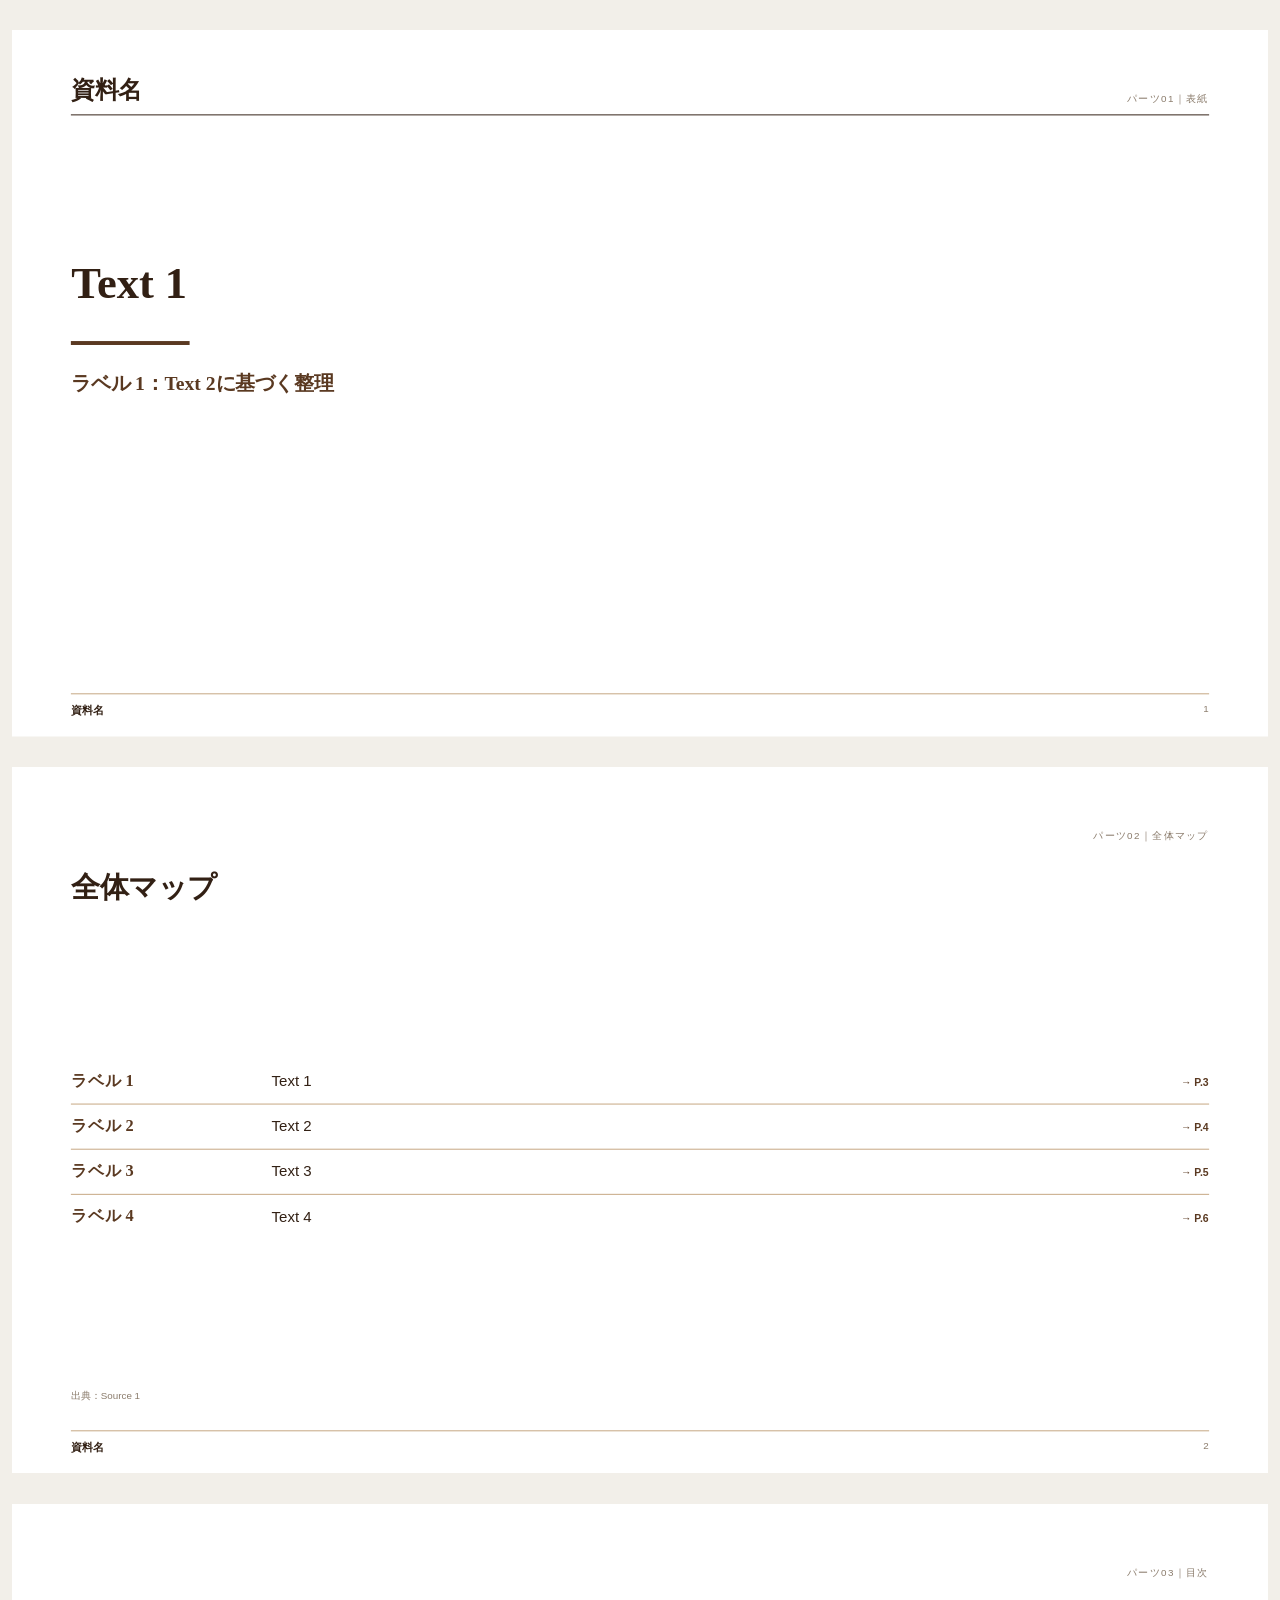
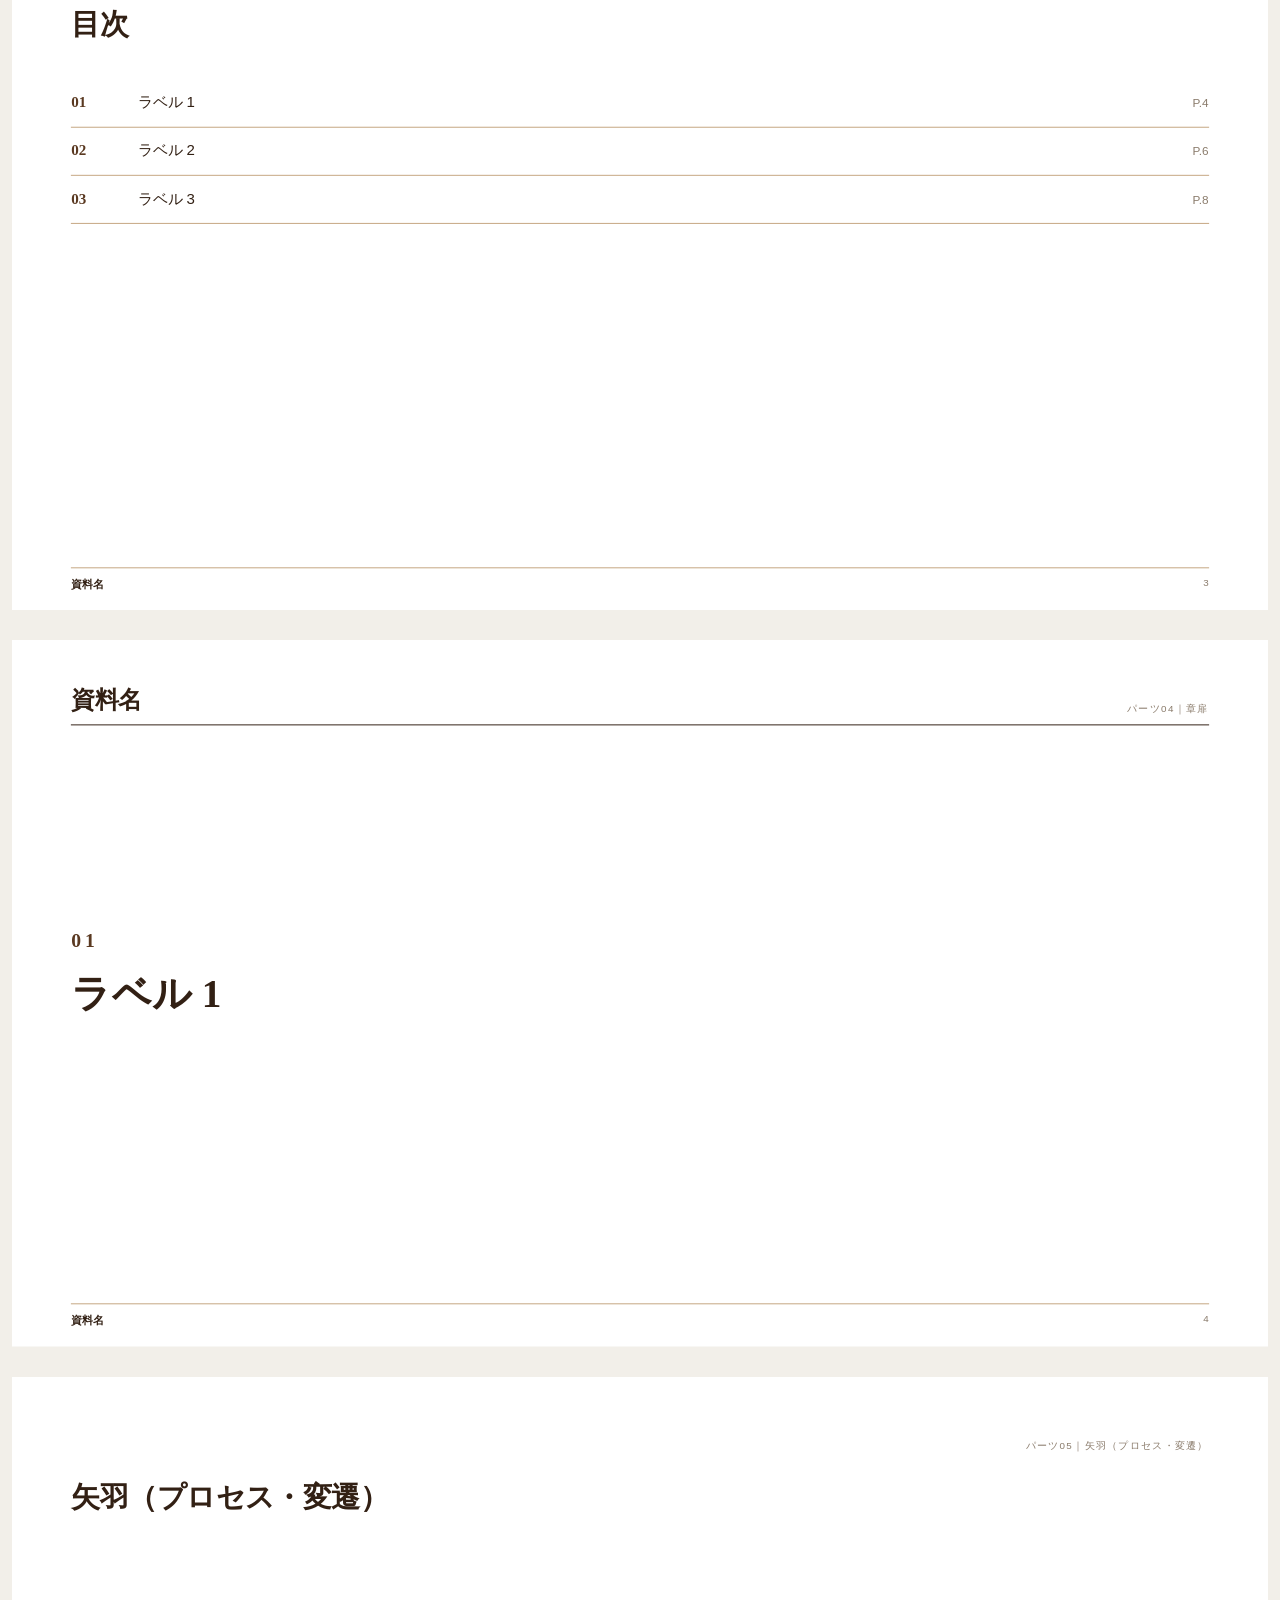
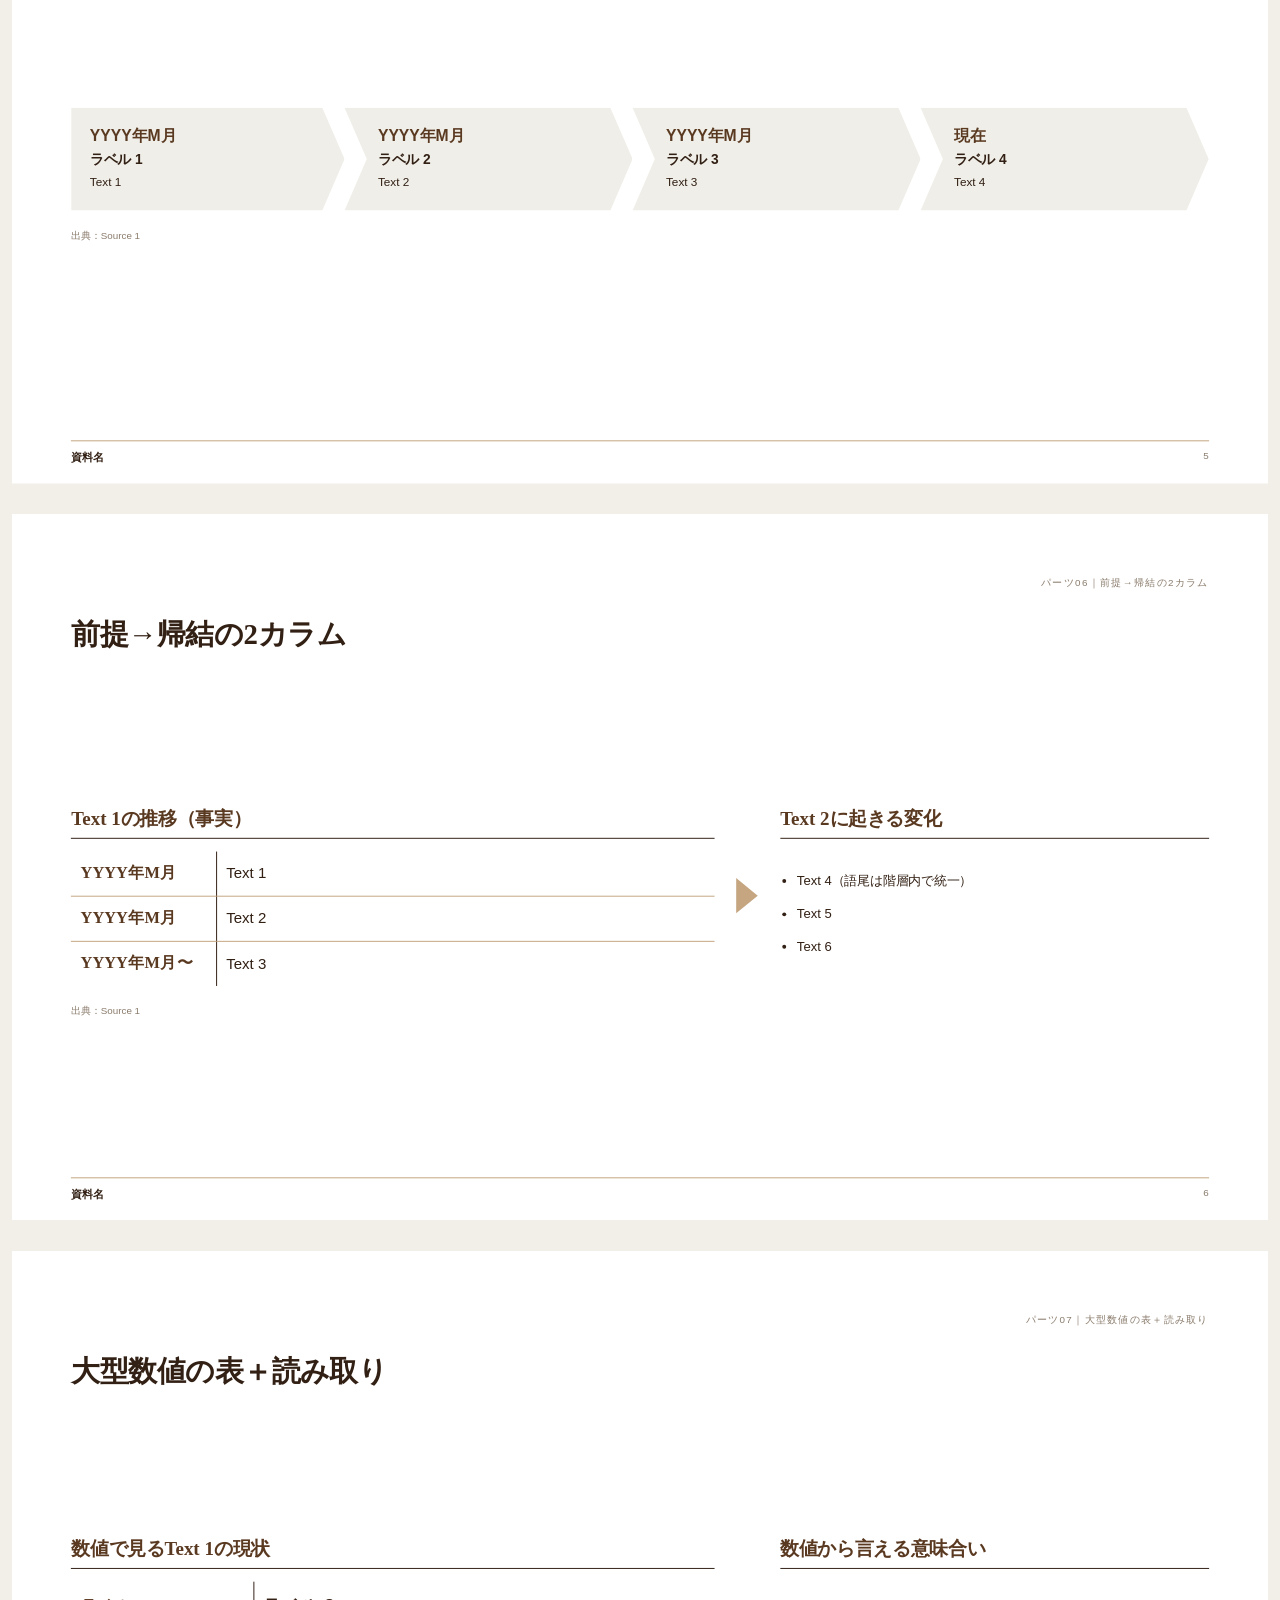
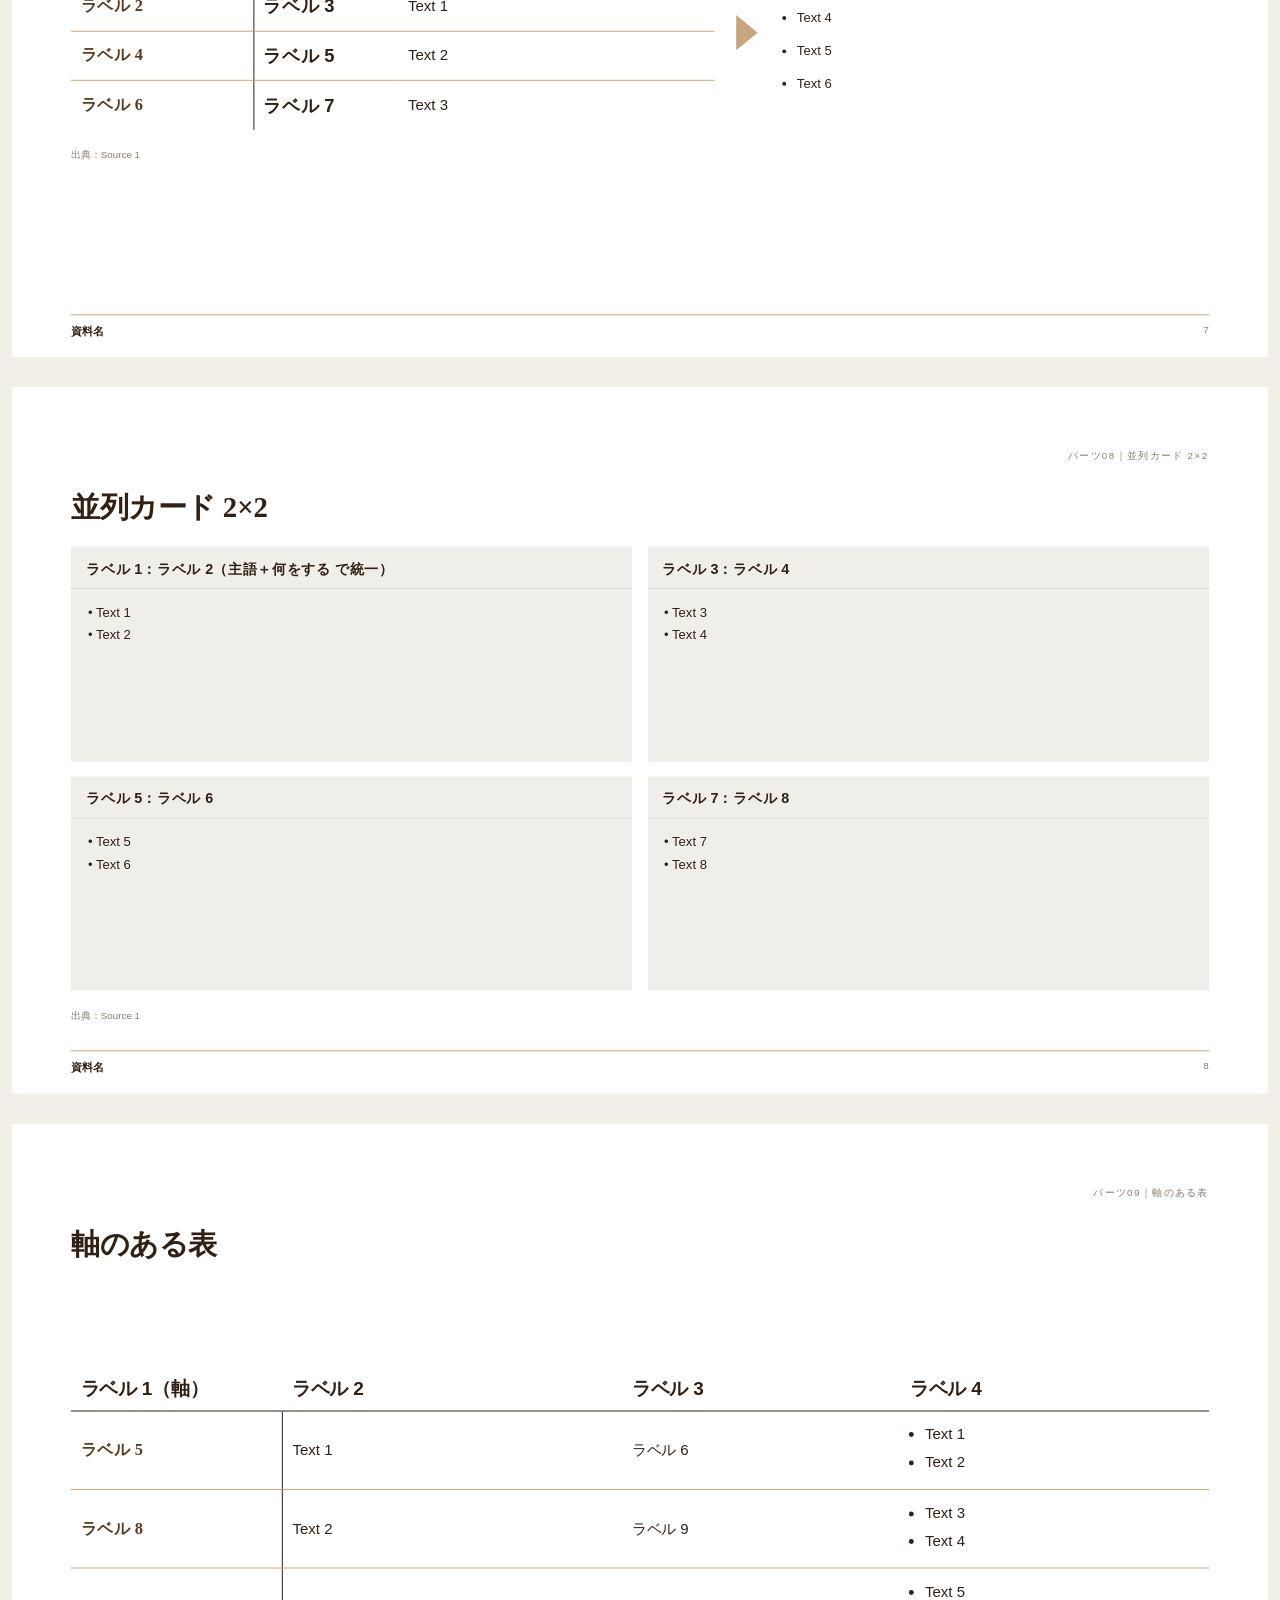
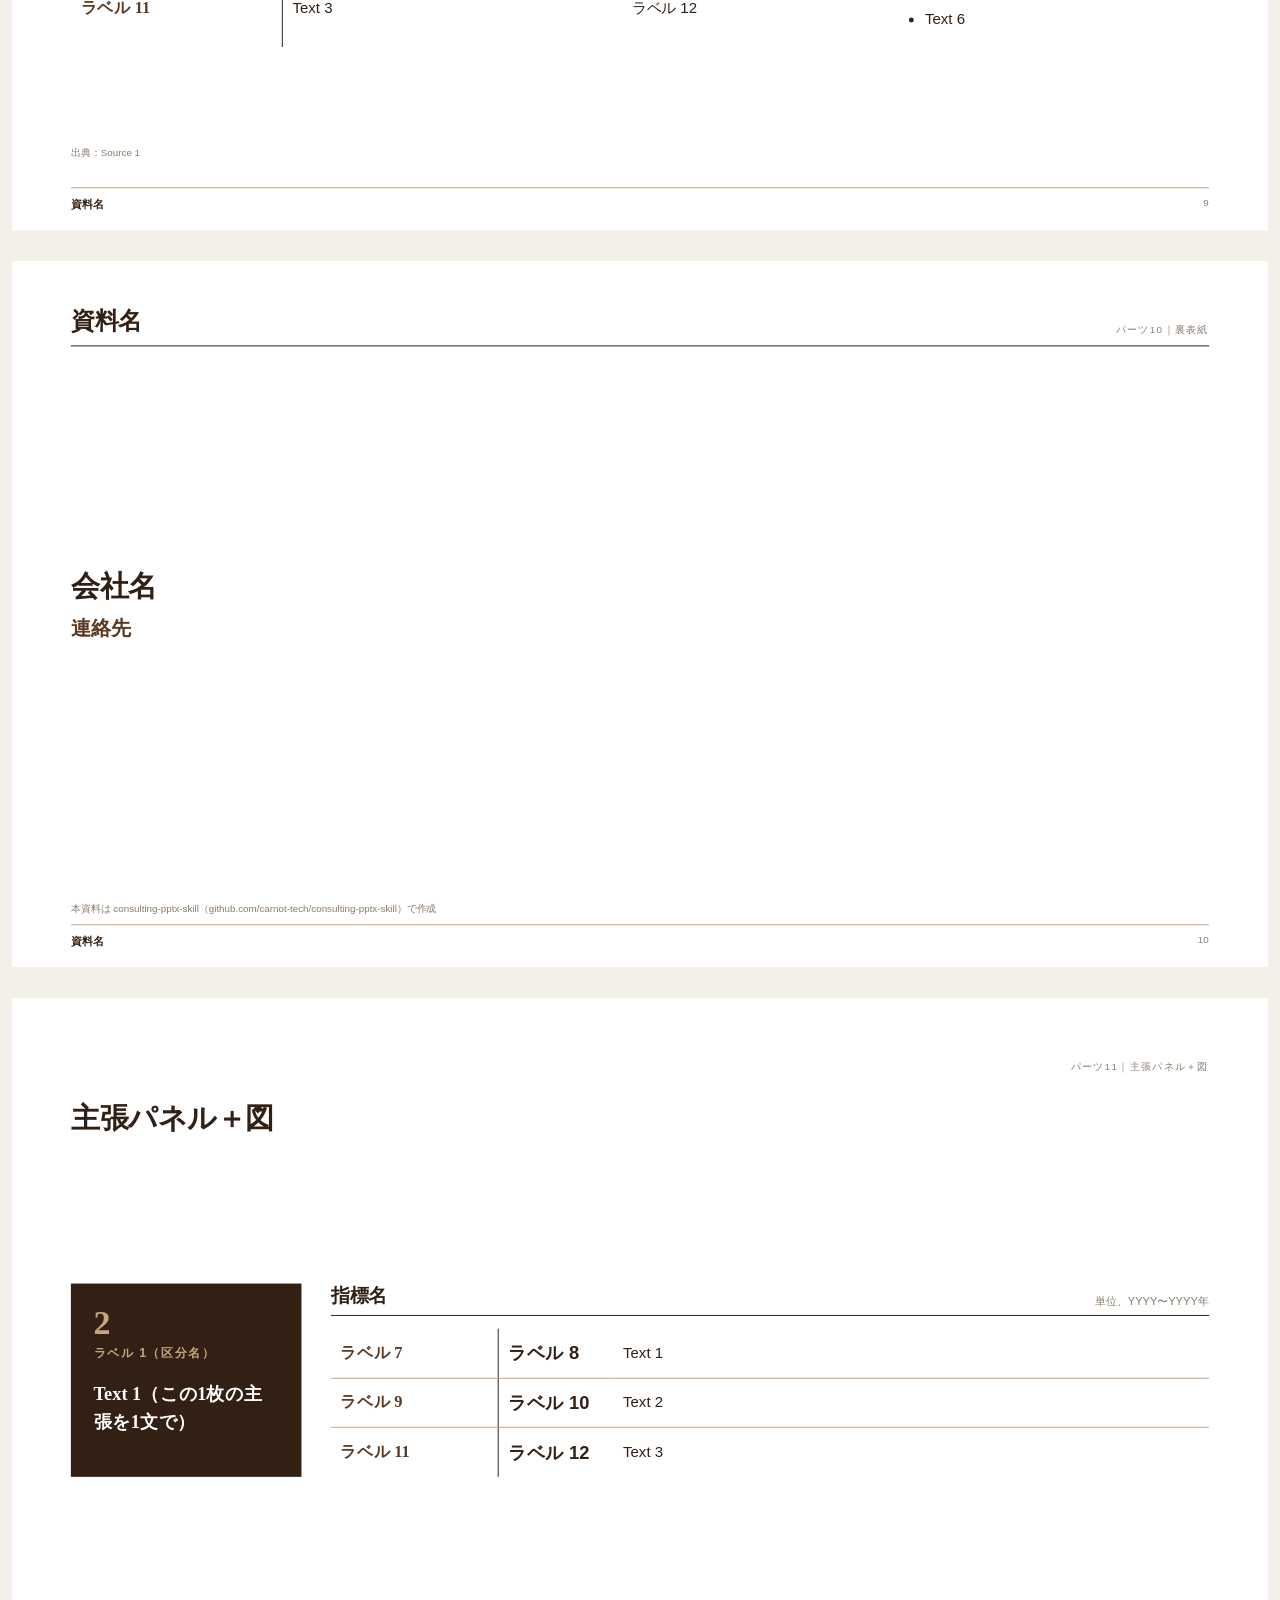
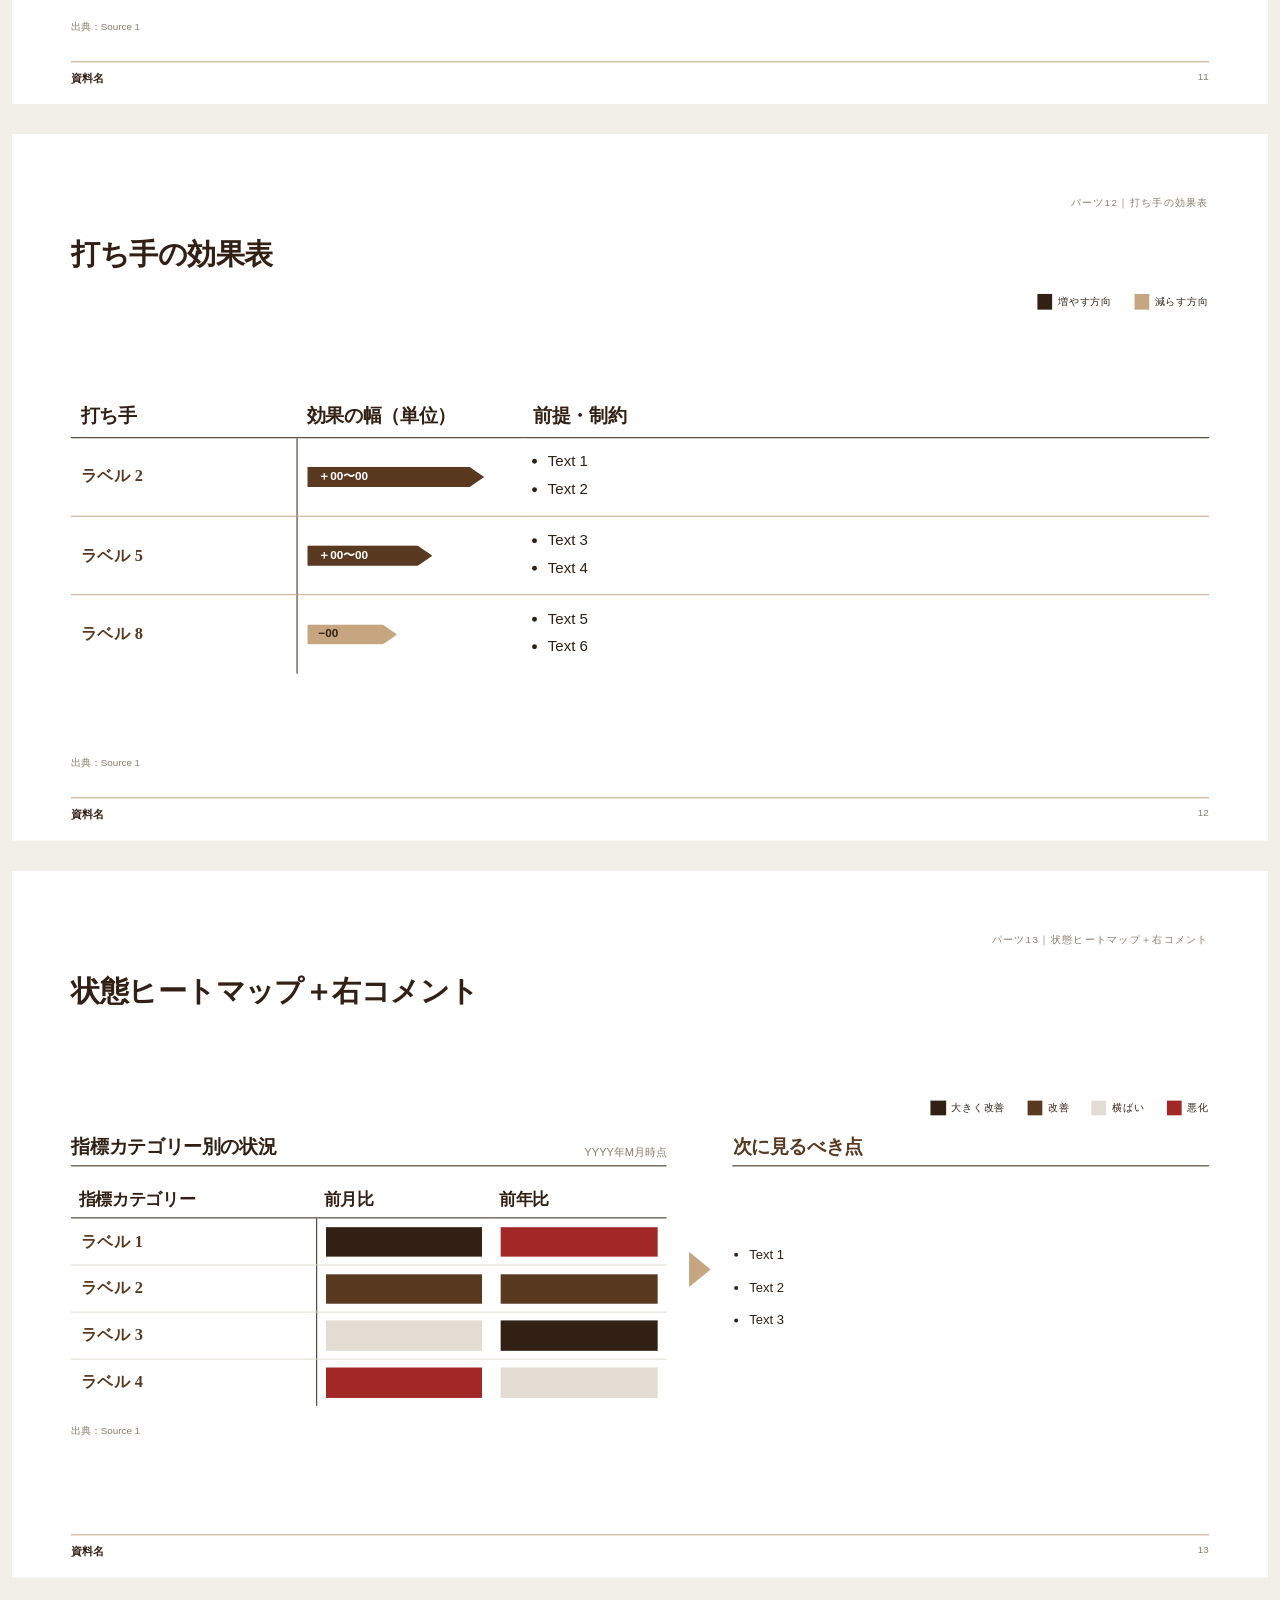
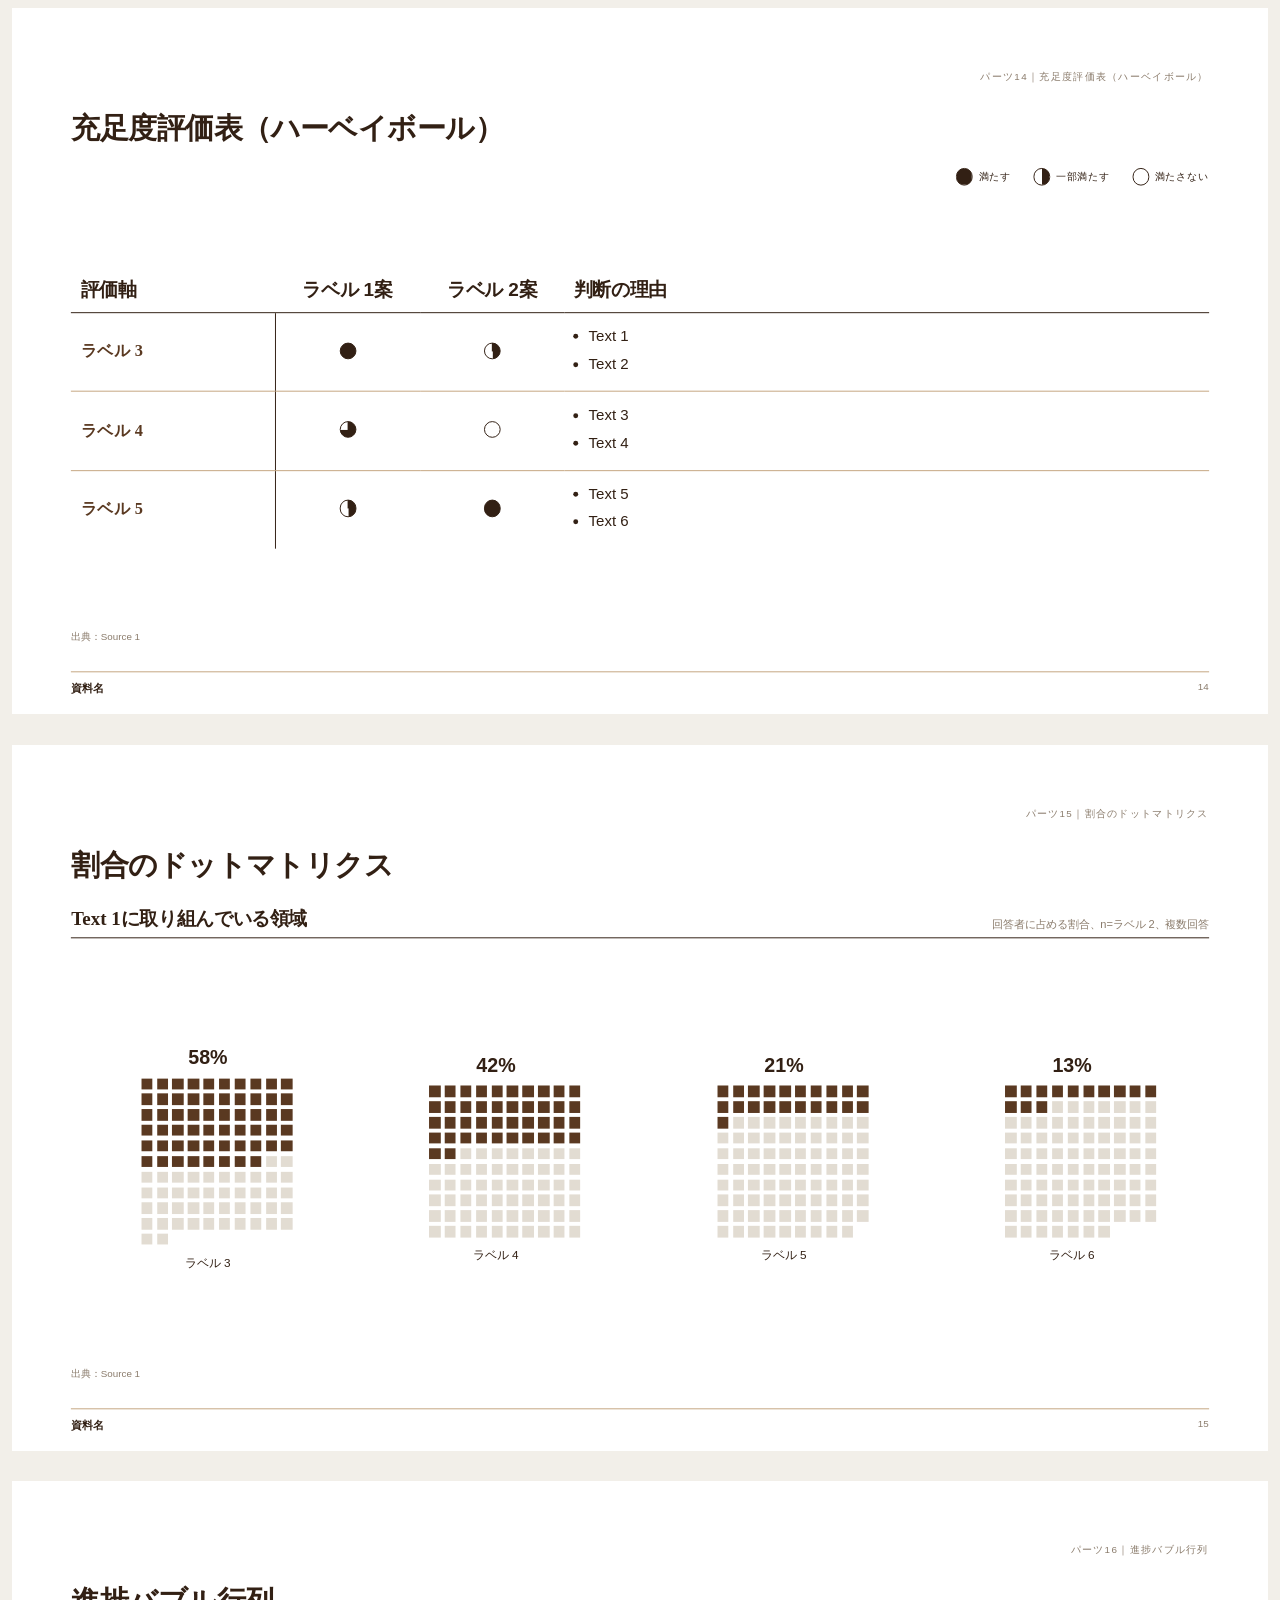
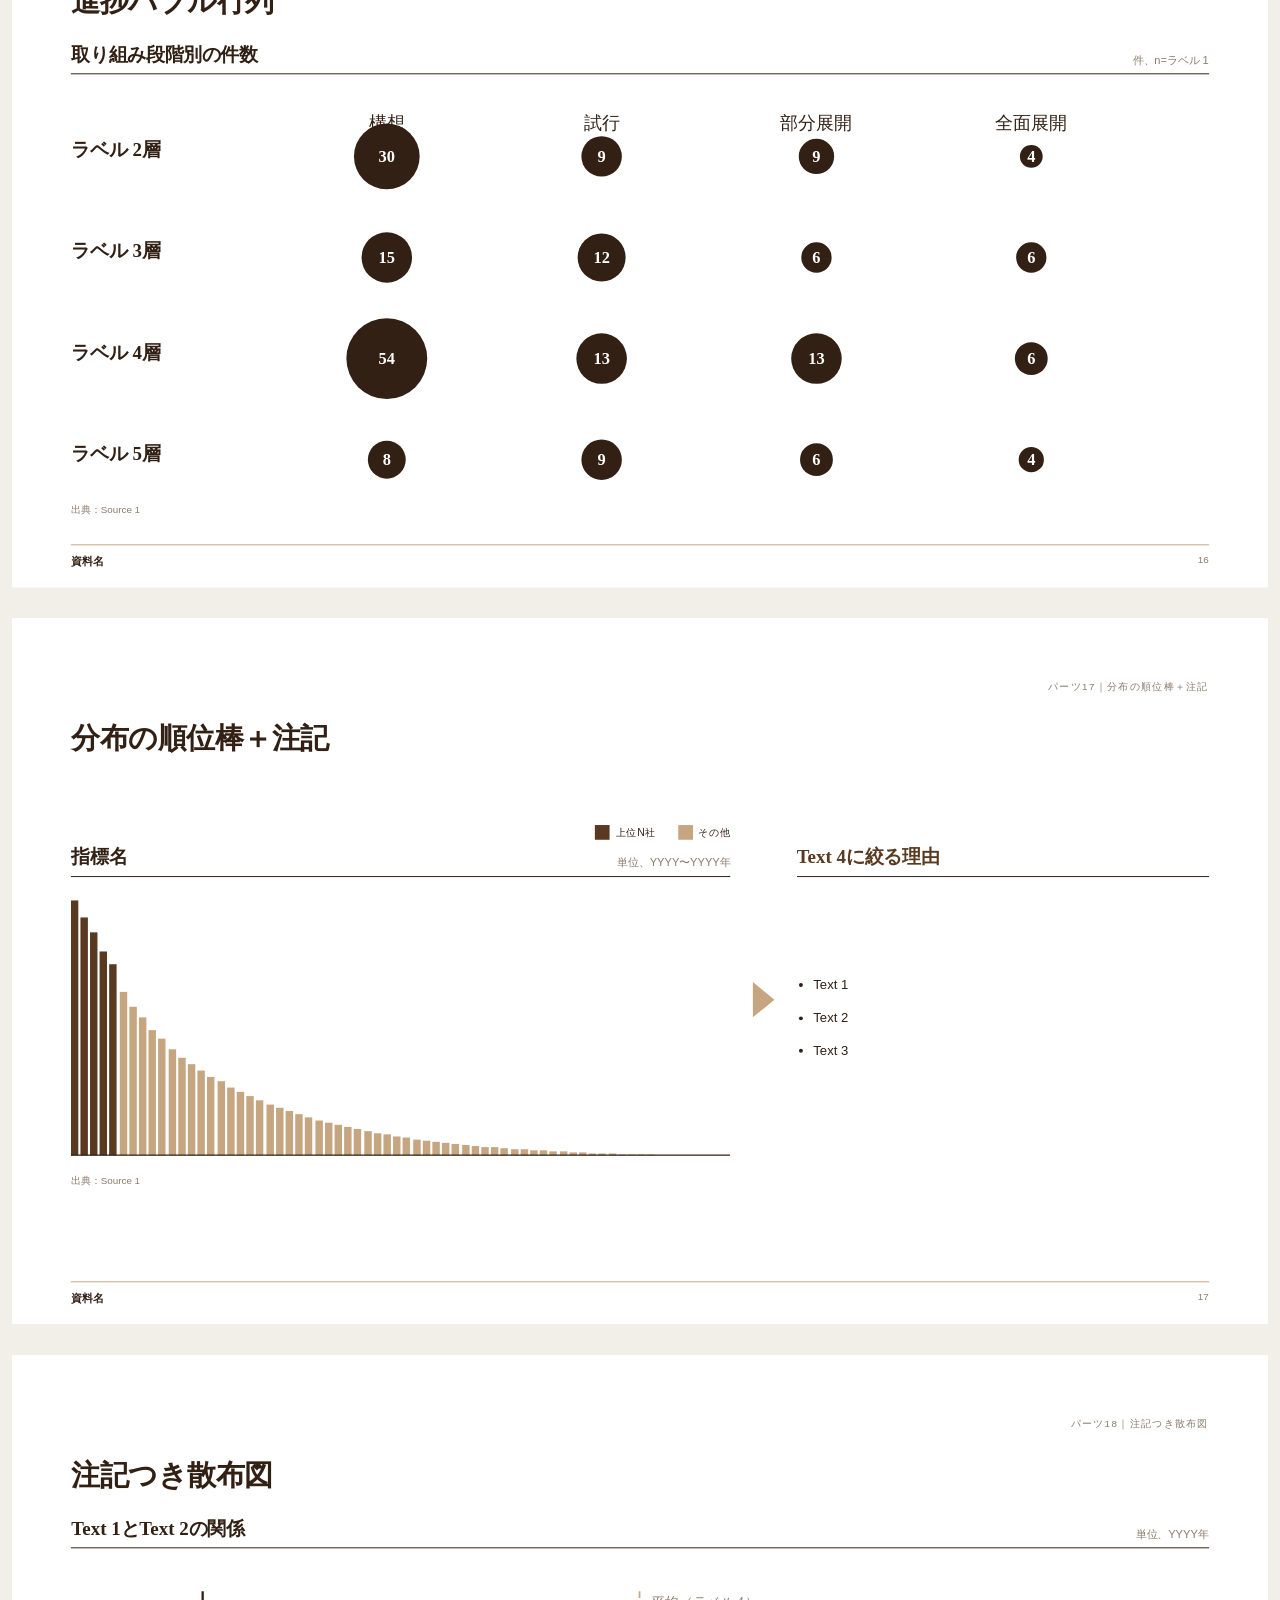
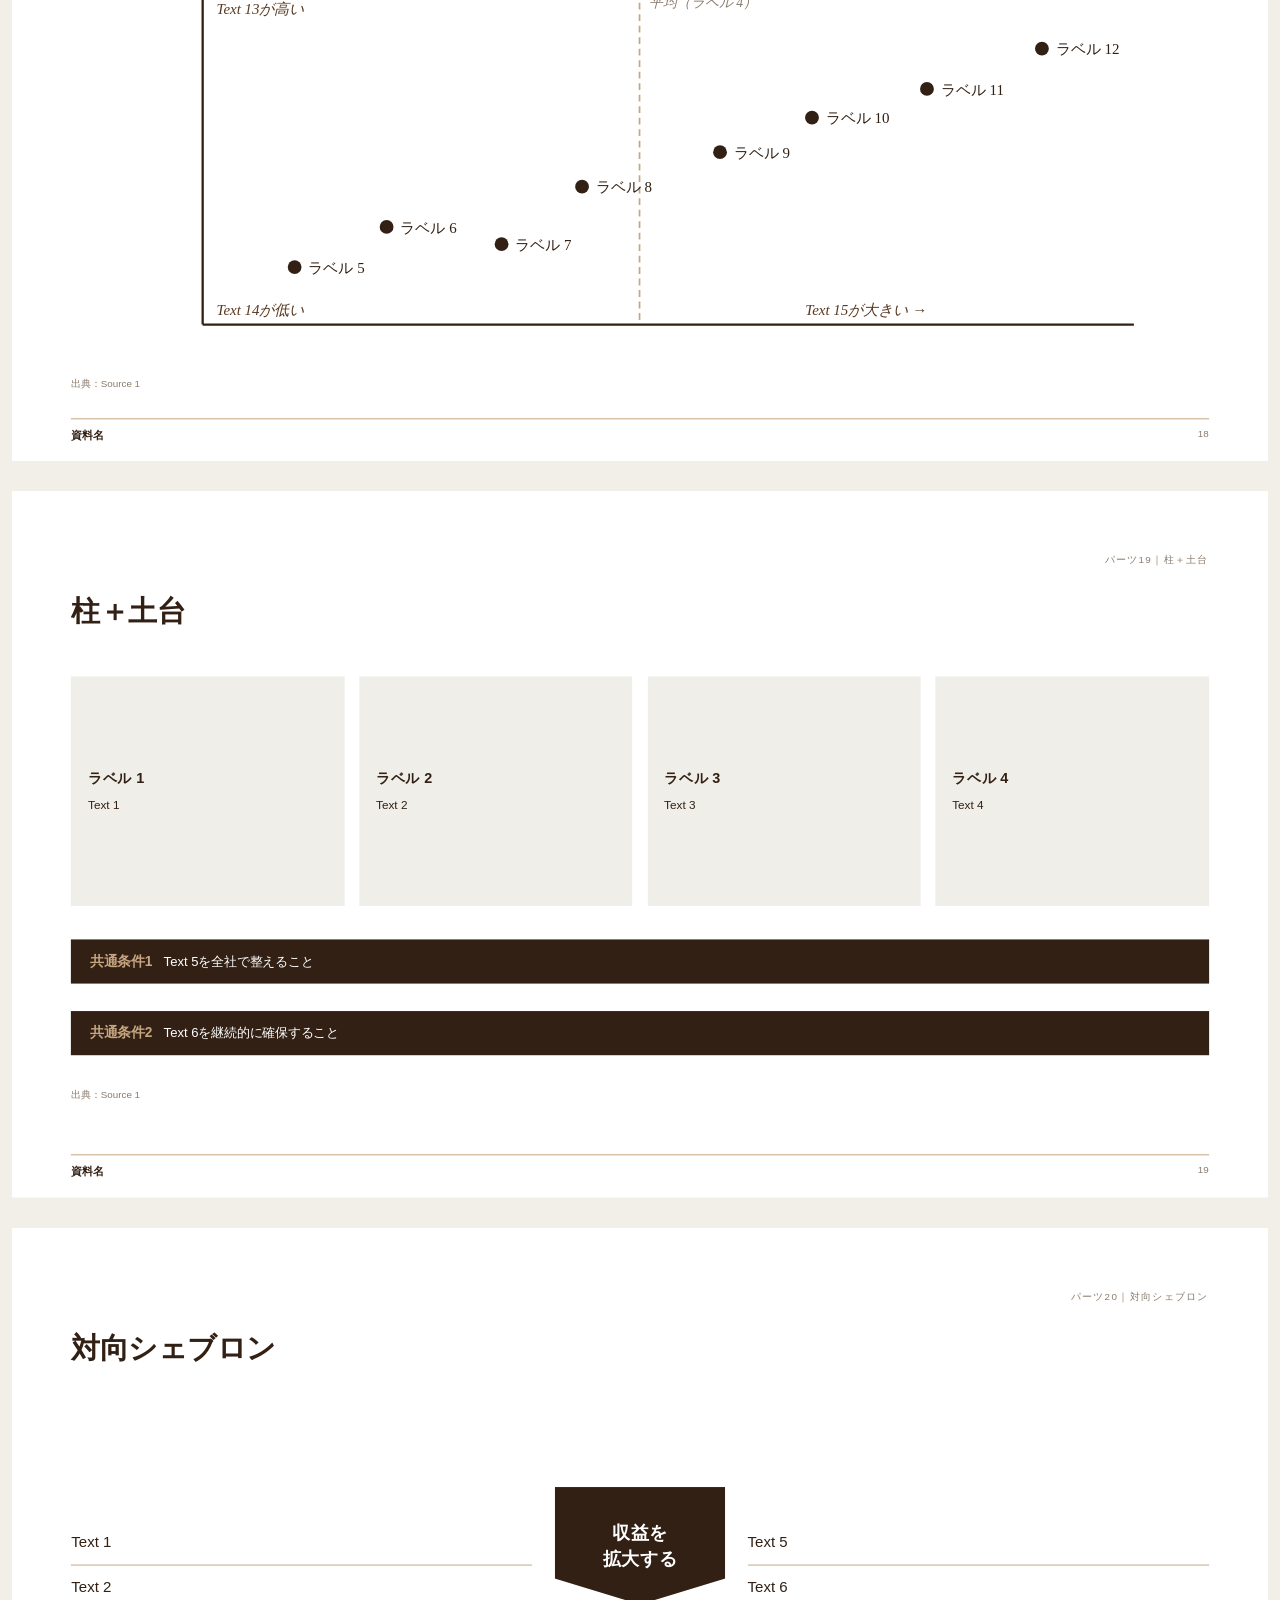
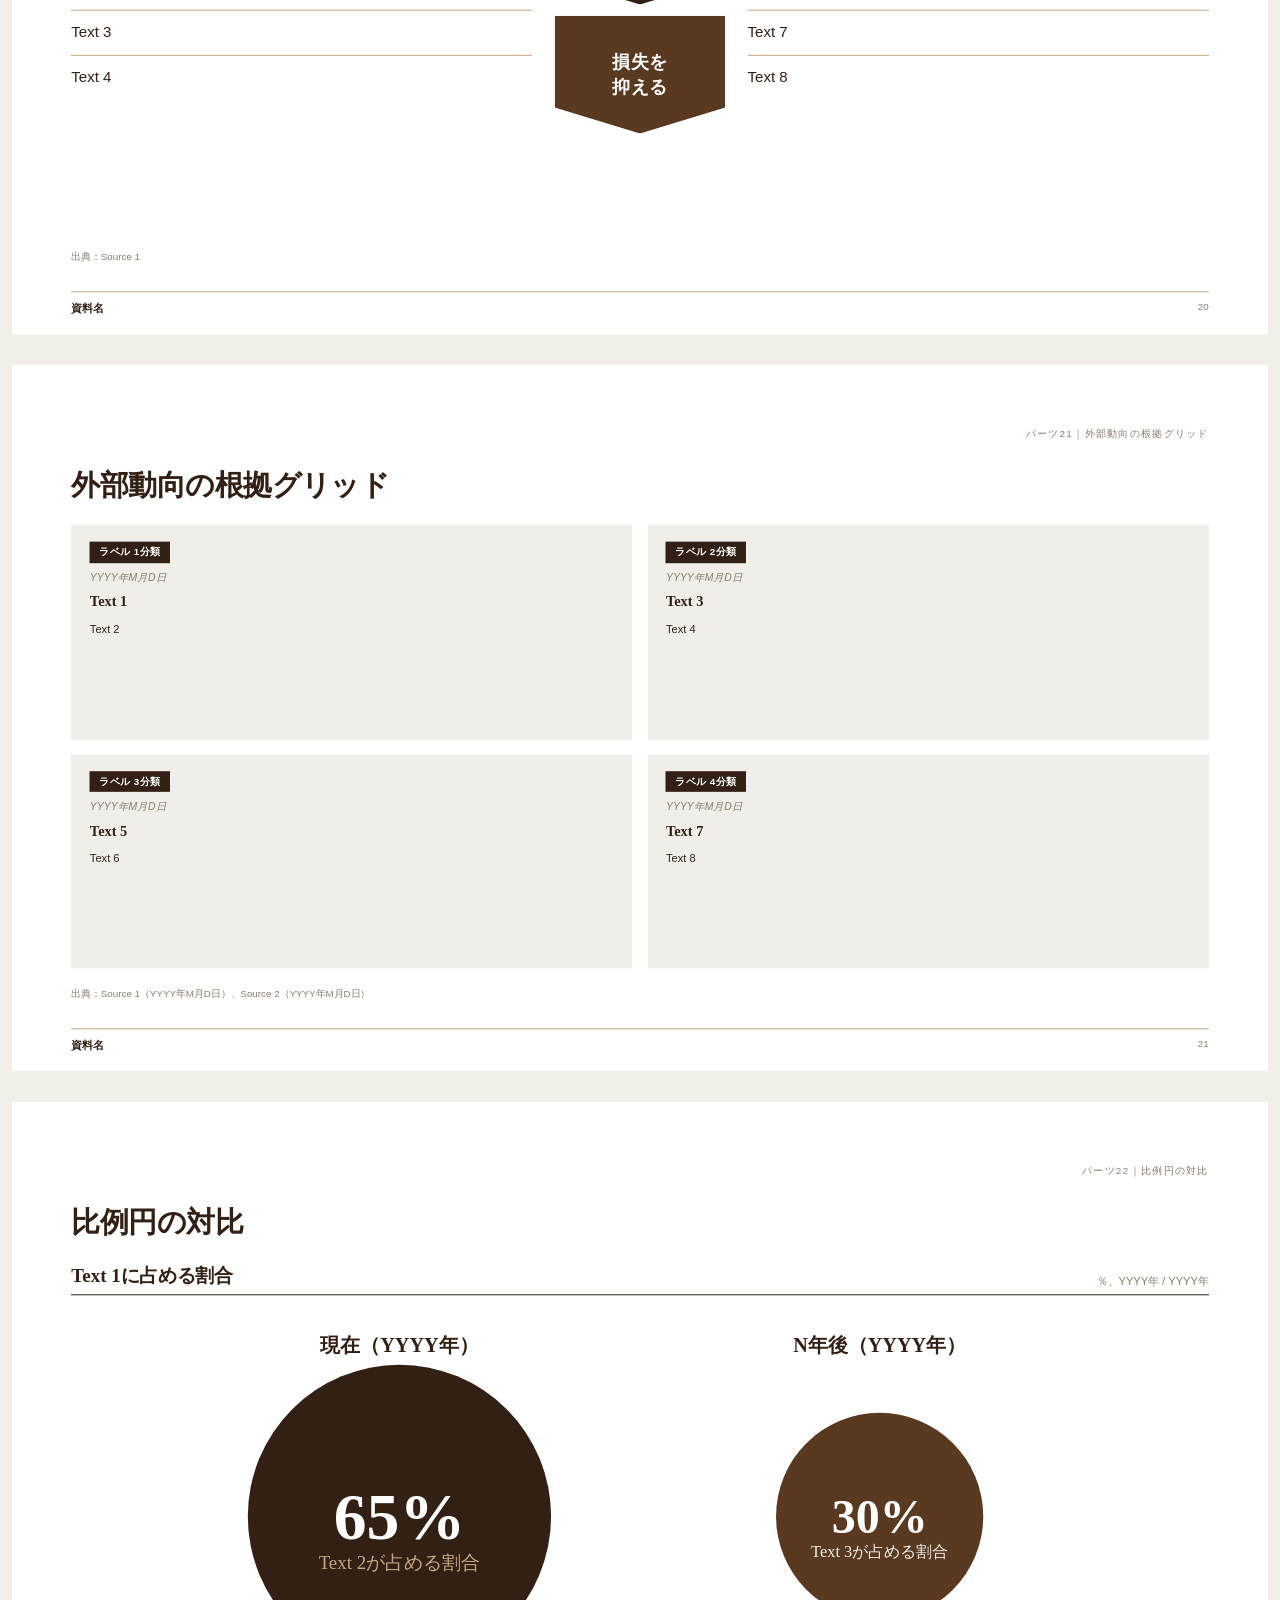
==== commit 5979dc2b: "共有スキル5件を最新版に更新" ====
--- a/skills/consulting-pptx-skill/templates/freeform_parts_16x9.html
+++ b/skills/consulting-pptx-skill/templates/freeform_parts_16x9.html
@@ -39,7 +39,10 @@
 .bar{display:flex;justify-content:space-between;align-items:flex-end;border-bottom:1.5px solid var(--navy);padding-bottom:2.2mm;margin-top:3mm;flex:0 0 auto}
 .logo{font-family:var(--font-serif);font-weight:600;font-size:18pt;color:var(--navy)}
 .date{font-size:7.5pt;letter-spacing:.15em;color:var(--muted)}
-h1{margin:4.5mm 0 0 0;font-family:var(--font-serif);font-size:22pt;line-height:1.3;color:var(--navy);font-weight:600;flex:0 0 auto} /* 2行まで可（意味の切れ目で <br>。slide-rules §2.1） */
+/* 本文ページの上部帯は右上のラベルだけを見せる（資料名はフッターにあるので出さない・罫線も引かない — slide-rules §4.62） */
+.s:not(.cover):not(.chap) .bar{border-bottom:0}
+.s:not(.cover):not(.chap) .bar .logo{visibility:hidden}
+h1{margin:4.5mm 0 0 0;font-family:var(--font-serif);font-size:22pt;line-height:1.3;color:var(--navy);font-weight:600;flex:0 0 auto;word-break:auto-phrase} /* 2行まで可。折り返しは文節単位（auto-phrase・lang="ja" が前提）に任せ、<br> は泣き別れのときだけ（slide-rules §2.13） */
 .c{margin-top:6mm;flex:1;min-height:0;display:flex;flex-direction:column;gap:5mm;margin-bottom:19mm}
 .c>.grid{flex:1;grid-auto-rows:1fr;min-height:0}
 .c>.grid.fix{flex:0 0 auto}
@@ -55,11 +58,10 @@
 .bd{padding:3.5mm 4.5mm;font-size:10pt;line-height:1.7;color:var(--ink);flex:1}
 .ref{font-size:8pt;color:var(--accent);font-weight:700;margin-left:auto;white-space:nowrap}
 .rows .r>div:last-child{display:flex;justify-content:space-between;align-items:baseline;gap:4mm} /* 「→ P.n」を右端に */
-.rows .r{display:grid;grid-template-columns:44mm 1fr;gap:6mm;padding:4mm 0;border-top:1px solid var(--rule);font-size:10.5pt;line-height:1.6}
+.rows .r{display:grid;grid-template-columns:48mm 1fr;gap:6mm;padding:3mm 0;border-top:1px solid var(--rule);font-size:11.5pt;line-height:1.45;align-items:center} /* 行は中身の高さ。引き伸ばさない（§4.12） */
 .rows .r:first-child{border-top:0}
-.rows .l{font-family:var(--font-serif);font-weight:700;font-size:11.5pt;color:var(--accent)}
-.c>.rows{flex:1;display:flex;flex-direction:column}
-.c>.rows .r{flex:1;align-items:center}
+.rows .l{font-family:var(--font-serif);font-weight:700;font-size:12.5pt;line-height:1.35;color:var(--accent)} /* 行見出しは列見出し（14.5pt）より小さく本文より大きく（§6） */
+.c>.rows{display:flex;flex-direction:column;margin:auto 0} /* 行の束は中身の高さのまま上下中央に置く（§4.12） */
 .stat{background:var(--navy);color:#fff;padding:4mm 5mm}
 .stat.l{background:var(--soft);color:var(--navy)}
 .stat .lb{font-size:7.5pt;letter-spacing:.1em;font-weight:700;color:var(--cyan)}
@@ -67,19 +69,29 @@
 .stat .v{font-size:22pt;font-weight:700;margin:1mm 0}
 .stat .cp{font-size:7.5pt;color:var(--cyan);line-height:1.6}
 .stat.l .cp{color:var(--muted)}
-table{border-collapse:collapse;width:100%;font-size:10pt;flex:0 0 auto}
-th{background:none;text-align:left;padding:2.5mm;font-size:11.5pt;font-weight:700;color:var(--navy);border-bottom:1.8px solid var(--navy)}
-td{padding:4.5mm 2.5mm;border-bottom:1px solid var(--rule);vertical-align:middle;line-height:1.65;color:var(--ink)}
-td.b{font-weight:700;color:var(--navy)}
+table{border-collapse:collapse;width:100%;font-size:11.5pt;flex:0 0 auto}
+th{background:none;text-align:left;padding:2.5mm;font-size:14.5pt;font-weight:700;color:var(--navy);border-bottom:1.8px solid var(--navy)}
+td{padding:3mm 2.5mm;border-bottom:1px solid var(--rule);vertical-align:middle;line-height:1.45;color:var(--ink)} /* 上下の余白と行間を詰めて、行が間延びしないようにする（§4.12） */
+td.b{font-weight:700;color:var(--navy);white-space:nowrap} /* 数字を折らない（「約／86%」と折れると大きさが違って見える） */
 tr:last-child td{border-bottom:0}
-td.ax{font-size:11pt;font-weight:700;color:var(--accent);font-family:var(--font-serif);border-right:1.8px solid var(--navy)}
-th.ax{border-right:1.8px solid var(--navy)}
-.c>table{flex:1 1 0;height:0}
+td.ax{font-size:12.5pt;line-height:1.35;font-weight:700;color:var(--accent);font-family:var(--font-serif);border-right:1.8px solid var(--navy)} /* 行見出しは列の見出し（14.5pt）より小さく、本文（11.5pt）より大きく（§6） */
+th.ax{border-right:0} /* 行の軸の縦線は本文の行だけ。見出しの行に通すと、見出しの下罫より上に線がはみ出る（§6） */
+/* 軸ボックスの表（b09:axb）: 行の軸を左の塗りの箱で示す（slide-rules §6「塗りの軸ボックス」） */
+table.axb{border-collapse:separate;border-spacing:5mm 0;width:calc(100% + 10mm)}
+.c>table.axb,.side .sb>table.axb,.two>div>table.axb,table.axb{margin-left:-5mm!important;margin-right:-5mm!important} /* 列の間の空き（border-spacing）を左右の端で打ち消し、左端をタイトルに揃える。デッキ側の table の margin 上書きで崩れないよう !important */ /* 列の間の空きの分だけ外へ広げ、左端をタイトルと揃える（上下中央の margin:auto 0 より強く） */
+table.axb th{border-bottom:1.8px solid var(--navy)}
+table.axb th.ax{border-bottom:0;border-right:0;color:transparent} /* 箱が軸を示すので、箱の列に見出しを置かない。下罫は箱の列の右から */
+table.axb td{border-bottom:1px solid var(--rule)} /* 行の線は列ごとに切れる（縦の区切りの位置で切る） */
+table.axb td.ax{background:var(--navy);color:#fff;border-right:0;border-bottom:1.5mm solid var(--slide-bg);font-size:12.5pt;padding:3mm 4mm} /* 箱の下に横線を通さない */
+table.axb tr:last-child td{border-bottom:0} /* 最終行の下に線を引かない */
+table.axb td:not(.ax)+td,table.axb th:not(.ax)+th{padding-left:4mm} /* 観点を並べた列なので縦の区切り線は引かない。列の間の空きと、列ごとに切れた行の線で区切る（§6） */
+/* 表は中身の高さのまま上下中央に置く。容器ごと中央寄せすると出典(.src)まで持ち上がるので、表自身の上下 margin:auto で寄せる（§4.12・§4.47） */
+.c>table{flex:0 0 auto;height:auto;margin:auto 0}
 /* 列の内容が同種（時点・案など）なら等幅にする。最後の列だけに余白を吸わせて右側を空けない（§4.12） */
 table.eq{table-layout:fixed}
 /* 表を縦に伸ばすと余剰高さが見出し行にも配分され見出しが沈む（slide-rules §4.21） */
 .c>table tr:first-child,.side .sb table tr:first-child{height:1px}
-.side .sb table{flex:1 1 0;height:0}
+.side .sb>table{flex:0 0 auto;height:auto;margin:auto 0}
 .chev{display:flex;gap:0;flex:0 0 auto}
 .chev .cv{flex:1;position:relative;background:var(--soft);border:0;padding:5mm 4mm 5mm 9mm;clip-path:polygon(0 0,calc(100% - 6mm) 0,100% 50%,calc(100% - 6mm) 100%,0 100%,6mm 50%);display:flex;flex-direction:column}
 .chev .cv:first-child{clip-path:polygon(0 0,calc(100% - 6mm) 0,100% 50%,calc(100% - 6mm) 100%,0 100%);padding-left:5mm}
@@ -93,7 +105,7 @@
 .two>div:first-child table{flex:0 1 auto}
 .two>div>ul{flex:1;display:flex;flex-direction:column;justify-content:center} /* 左右どちらのブレットも縦中央（§4.5 下端揃え） */
 /* カラム見出し（.colh）と軸タイトル（.axh）は同じ高さ・同じ余白にして左右で罫線が揃うようにする（§4.21） */
-.two .colh,.axh{font-family:var(--font-serif);font-size:11.5pt;font-weight:700;color:var(--navy);border-bottom:1.8px solid var(--navy);height:7mm;box-sizing:content-box;padding:0 0 1.5mm 0;margin:0 0 3.5mm 0;flex:0 0 auto;display:flex;justify-content:space-between;align-items:flex-end}
+.two .colh,.axh{font-family:var(--font-serif);font-size:14.5pt;font-weight:700;color:var(--navy);border-bottom:1.8px solid var(--navy);height:7mm;box-sizing:content-box;padding:0 0 1.5mm 0;margin:0 0 3.5mm 0;flex:0 0 auto;display:flex;justify-content:space-between;align-items:flex-end}
 .two .colh{color:var(--accent)}
 .two ul{margin:0;padding-left:4.5mm;font-size:10pt;line-height:1.8;color:var(--ink)}
 .two li{margin-bottom:2.5mm}
@@ -112,39 +124,43 @@
 .legend i{width:4mm;height:4mm;display:inline-block}
 .legend .li-a{background:var(--soft)}
 .legend .li-b{background:var(--navy)}
-.legend.left{justify-content:flex-start} /* チャート直下に左寄せで置くとき */
+.legend.left{justify-content:flex-start}
+/* 凡例はグラフの見出し（軸タイトル）の上に右揃えで置く。グラフの下に置かない（slide-rules §5.18） */
+:has(> .legend + .axh){position:relative}
+.legend:has(+ .axh){position:absolute;right:0;bottom:calc(100% + 1.2mm)}
 @media print{html,body{background:#fff}.s{margin:0!important;transform:none!important}.fitwrap{width:auto!important;height:auto!important;margin:0!important}}
 /* ── 追加パーツ用 ── */
 .axh .u{font-family:var(--font-sans);font-size:8.5pt;font-weight:400;color:var(--muted)}
 .note{font-size:8pt;letter-spacing:.08em;font-weight:700;color:var(--accent);border-bottom:1px solid var(--cyan);align-self:flex-start;padding-bottom:.8mm;flex:0 0 auto}
 /* 左サイドの主張パネル */
-.side{display:grid;grid-template-columns:62mm 1fr;gap:0;flex:1;min-height:0}
+.side{display:grid;grid-template-columns:62mm 1fr;gap:0;flex:0 1 auto;min-height:0;margin:auto 0} /* 中身の高さで上下中央。パネルをページの高さまで伸ばさない（§4.12） */
 .side .sp{background:var(--navy);color:#fff;padding:6mm 6mm;display:flex;flex-direction:column}
 .side .sp .cn{font-family:var(--font-serif);font-size:26pt;font-weight:700;color:var(--cyan);line-height:1}
 .side .sp .ct{font-size:9.5pt;font-weight:700;letter-spacing:.08em;color:var(--cyan);margin-top:1.5mm}
-.side .sp .cm{font-family:var(--font-serif);font-size:14pt;font-weight:700;line-height:1.55;margin-top:auto}
+.side .sp .cm{font-family:var(--font-serif);font-size:14pt;font-weight:700;line-height:1.55;margin-top:5mm} /* 主張の文を最下部へ押し下げない（パネルの中に空きを作らない） */
 .side .sb{padding:0 0 0 8mm;display:flex;flex-direction:column;min-height:0}
 /* レバー矢印表 */
-.lev{width:100%;border-collapse:collapse;font-size:10pt}
-.lev th{font-size:11.5pt}
+.lev{width:100%;border-collapse:collapse;font-size:11.5pt}
+.lev th{font-size:14.5pt}
 .lev td{padding:3mm 2.5mm}
 .lev .ar{height:5.5mm;display:flex;align-items:center;color:#fff;font-size:9pt;font-weight:700;padding-left:3mm;clip-path:polygon(0 0,calc(100% - 4mm) 0,100% 50%,calc(100% - 4mm) 100%,0 100%)}
 .lev .up{background:var(--accent)}.lev .dn{background:var(--rule);color:var(--navy)}
 /* 状態ヒートマップ */
 .hm{width:100%;border-collapse:collapse;font-size:9.5pt}
-.hm th{font-size:10.5pt;padding:2mm}
+.hm th{font-size:13pt;padding:2mm} /* 見出し行は行見出し（12.5pt）より大きく（§6） */
 .hm td{padding:2.2mm 2.5mm;border-bottom:1px solid var(--hairline)}
 .hm .cell{display:block;height:8mm}
 /* 4=大きく改善 3=改善 0=横ばい 2=悪化（悪化だけ意味のある赤。§5.8） */
 .hm .v4{background:var(--navy)}.hm .v3{background:var(--accent)}.hm .v2{background:var(--rose)}.hm .v1{background:var(--soft)}.hm .v0{background:var(--hairline)}
 /* ハーベイボール */
-.hb{width:4.6mm;height:4.6mm;display:inline-block;border:1px solid var(--navy);border-radius:50%;position:relative;vertical-align:-.7mm}
-.hb i{position:absolute;inset:0;background:var(--navy);border-radius:50%}
-.hb.q1 i{clip-path:polygon(50% 50%,50% 0,100% 0,100% 50%)}
-.hb.q2 i{clip-path:polygon(50% 0,100% 0,100% 100%,50% 100%)}
-.hb.q3 i{clip-path:polygon(50% 0,100% 0,100% 100%,0 100%,0 50%)}
-.hb.q4 i{clip-path:none}
-.hb.q0 i{display:none}
+.hb{width:4.6mm;height:4.6mm;display:inline-block;box-sizing:border-box;border:1px solid var(--navy);border-radius:50%;vertical-align:-.7mm;background:conic-gradient(var(--navy) var(--hbp,0%),transparent 0) border-box}
+/* 塗りは外枠ごと1枚で描く（内側の<i>を枠の内側に重ねると縁に白い隙間が出て塗りが中途半端に見える） */
+.hb i{display:none}
+.hb.q0{--hbp:0%}
+.hb.q1{--hbp:25%}
+.hb.q2{--hbp:50%}
+.hb.q3{--hbp:75%}
+.hb.q4{--hbp:100%}
 /* ドットマトリクス */
 .dots{display:grid;grid-template-columns:repeat(10,1fr);gap:1.2mm;width:36mm}
 .dots i{width:3mm;height:3mm;background:var(--hairline);display:block}
@@ -167,8 +183,8 @@
 .clip .cg{align-self:flex-start;background:var(--navy);color:#fff;font-size:7.5pt;font-weight:700;padding:1mm 2.5mm;letter-spacing:.06em}
 /* 対向シェブロン */
 .opp{display:grid;grid-template-columns:1fr 46mm 1fr;gap:6mm;flex:1;min-height:0;align-items:stretch}
-.opp .ol{display:flex;flex-direction:column}
-.opp .ol .oi{flex:1;display:flex;align-items:center;font-size:10pt;line-height:1.55;color:var(--navy);border-bottom:1px solid var(--rule);padding:2mm 0}
+.opp .ol{display:flex;flex-direction:column;justify-content:center} /* 行は中身の高さで上下中央（§4.12） */
+.opp .ol .oi{display:flex;align-items:center;font-size:11.5pt;line-height:1.45;color:var(--navy);border-bottom:1px solid var(--rule);padding:3mm 0}
 .opp .ol .oi:last-child{border-bottom:0}
 .opp .oc{display:flex;flex-direction:column;gap:3mm;justify-content:center}
 .opp .oc .ob{background:var(--navy);color:#fff;text-align:center;font-family:var(--font-serif);font-size:14pt;font-weight:700;padding:9mm 3mm;clip-path:polygon(0 0,100% 0,100% 78%,50% 100%,0 78%)}
@@ -176,8 +192,7 @@
 
 /* 縦の余白つぶし（slide-rules §4.5 下端揃え・§4.12 不自然な下部余白の禁止） */
 .grid>div{display:flex;flex-direction:column;min-height:0}
-.grid>div>.rows{flex:1;display:flex;flex-direction:column}
-.grid>div>.rows .r{flex:1;align-items:center}
+.grid>div>.rows{display:flex;flex-direction:column}
 .two>div>table{flex:0 1 auto;height:auto}
 .two>div>table tr:first-child{height:1px}
 .pil .p{justify-content:center}
@@ -195,11 +210,68 @@
 .agd .ai.on .at{font-size:21pt}
 .agd .ai.on .ap{color:var(--muted)}
 
+/* 縦横に項目を並べる図の軸（パーツ28・29）。左上に縦軸の名前、上の帯に横軸の名前と向き（slide-rules §4.98）。
+   見出しの下罫の高さは .axh と同じ（右に .axh を並べたとき線が揃う。§4.21） */
+.gx-c{grid-row:1;grid-column:1;box-sizing:border-box;border-bottom:1.8px solid var(--navy);border-right:1.8px solid var(--navy);display:flex;align-items:flex-end;padding:0 2mm 1.5mm 0;font-size:11.5pt;font-weight:700;line-height:1.3;color:var(--navy)}
+.gx-f{grid-row:1;grid-column:2/-1;box-sizing:border-box;border-bottom:1.8px solid var(--navy);display:flex;align-items:flex-end;gap:3mm;padding:0 0 1.5mm 4mm;font-size:11.5pt;font-weight:700;line-height:1.3;color:var(--navy)}
+.gx-f .gx-a{flex:1;height:1.3em;display:flex;align-items:center}
+.gx-f .gx-a i{flex:1;height:1.2px;background:var(--accent)} /* 罫線と取り違えないよう塗りで引く */
+.gx-f .gx-a b{width:2.4mm;height:2.8mm;background:var(--accent);clip-path:polygon(0 0,100% 50%,0 100%)}
+.gx-l{grid-column:1;box-sizing:border-box;border-right:1.8px solid var(--navy);display:flex;align-items:center;padding-right:2mm;font-family:var(--font-serif);font-size:11.5pt;font-weight:700;line-height:1.4;color:var(--accent)}
+.gx-hr{grid-column:1/-1;align-self:start;border-top:1px solid var(--rule)}
+
+/* スイムレーン＋番号の付箋（パーツ28）。格子の寸法（見出し 9mm・レーン 28mm・列 40mm）と矢印の SVG の座標（単位 mm）を揃えてある */
+.slw{display:grid;grid-template-columns:186mm 1fr;gap:8mm;align-items:start;flex:0 0 auto;margin:auto 0}
+.sl{position:relative;display:grid;grid-template-columns:26mm repeat(4,40mm);grid-template-rows:9mm repeat(3,28mm)}
+.sl-c{display:flex;align-items:center;justify-content:center}
+.sl-b{position:relative;width:34mm;height:18mm;box-sizing:border-box;background:var(--soft);padding:2mm 4.5mm 2mm 3mm;display:flex;flex-direction:column;justify-content:center;gap:.8mm}
+.sl-b b{font-size:10pt;font-weight:700;line-height:1.35;color:var(--navy)}
+.sl-b .io{font-size:9pt;line-height:1.35;color:var(--muted)}
+.sl-d{width:26mm;height:18mm;background:var(--soft);clip-path:polygon(50% 0,100% 50%,50% 100%,0 50%);display:flex;align-items:center;justify-content:center;text-align:center;font-size:9pt;font-weight:700;color:var(--navy)}
+.sl svg{position:absolute;left:0;top:0;width:186mm;height:93mm;overflow:visible;pointer-events:none}
+/* 付箋＝番号のチップ。色は種類（課題／適用例）だけを表し、凡例を置く（§5.2）。大きさは本文の文字の高さ程度まで（§4.95） */
+.sl-n{width:4.6mm;height:4.6mm;flex:0 0 auto;display:flex;align-items:center;justify-content:center;font-size:8.5pt;font-weight:700;font-style:normal;line-height:1;color:#fff;background:var(--accent)}
+.sl-n.ap{background:var(--cyan);color:var(--navy)}
+.sl-b .sl-n{position:absolute;top:-2.3mm;right:-2.3mm}
+.sl-ls{display:flex;flex-direction:column}
+/* 一覧の番号は文字と別の要素にし、文字との間を1文字ぶん（1em）空ける（§4.95） */
+.sl-it{display:flex;align-items:flex-start;gap:1em;padding:3.2mm 0;border-top:1px solid var(--rule);font-size:11pt;line-height:1.6;color:var(--ink)}
+.sl-it .sl-n{margin-top:.8mm}
+.axh+.sl-it{border-top:0;padding-top:0}
+
+/* 表と裏の2段（パーツ29）。上段と下段は同じ列に置き、列の中心で縦に対応させる */
+.tt{display:grid;grid-template-columns:32mm repeat(4,1fr);grid-template-rows:9mm auto 14mm auto;flex:0 0 auto;margin:auto 0}
+.tt-cv{grid-row:2;margin:4mm 0 0 3mm;min-height:24mm;box-sizing:border-box;background:var(--soft);clip-path:polygon(0 0,calc(100% - 5mm) 0,100% 50%,calc(100% - 5mm) 100%,0 100%,5mm 50%);padding:3mm 7mm 3mm 8.5mm;display:flex;align-items:center;gap:1em}
+.tt-cv.first{clip-path:polygon(0 0,calc(100% - 5mm) 0,100% 50%,calc(100% - 5mm) 100%,0 100%);padding-left:4mm}
+.tt-cv .n{flex:0 0 auto;font-size:13pt;font-weight:700;color:var(--accent)}
+.tt-cv .t{font-size:12pt;font-weight:700;line-height:1.4;color:var(--navy)}
+.tt-dn{grid-row:3;margin-left:3mm;display:flex;align-items:center;justify-content:center}
+.tt-dn i{width:9mm;height:5mm;background:var(--cyan);clip-path:polygon(0 0,100% 0,50% 100%)}
+.tt-bk{grid-row:4;margin-left:3mm;display:flex;flex-direction:column}
+.tt-bk b{font-size:12pt;font-weight:700;line-height:1.4;color:var(--navy);border-bottom:1.8px solid var(--navy);padding-bottom:1.5mm;margin-bottom:2.5mm}
+.tt-bk ul{margin:0;padding-left:4.5mm;font-size:11.5pt;line-height:1.7;color:var(--ink)}
+.tt-bk li{margin-bottom:1.5mm}
+
+/* 一問一答（パーツ30）。質問と回答の間は細い点線、行の罫線は点線の位置で切る（§6 縦の区切り線）。行の高さは揃える */
+.qa{display:flex;flex-direction:column;flex:0 0 auto;margin:auto 0}
+.qa-h,.qa-r{display:grid;grid-template-columns:1fr 8mm 1.3fr}
+.qa-b{display:grid;grid-auto-rows:1fr}
+.qa-q,.qa-a{border-top:1px solid var(--rule);padding:3.5mm 0;display:flex;align-items:center}
+.qa-h .axh{margin-bottom:0}
+.qa-r:first-child>.qa-q,.qa-r:first-child>.qa-a{border-top:0}
+.qa-q>div{display:flex;align-items:baseline;gap:1em;font-size:11.5pt;font-weight:700;line-height:1.6;color:var(--navy)}
+.qa-q .qa-n{flex:0 0 auto;font-family:var(--font-serif);font-style:normal;color:var(--accent)}
+.qa-v{justify-self:center;border-left:1px dotted var(--muted)}
+.qa-a ul{margin:0;padding-left:4.5mm;font-size:11.5pt;line-height:1.6;color:var(--ink)}
+.qa-a li{margin:.5mm 0}
+
 /* 表の詳細セル（理由・前提・読み取り）はブレット2〜3行で書く（slide-rules §6） */
 td ul.cb{margin:0;padding-left:4mm;line-height:1.6}
 td ul.cb li{margin:0 0 1mm 0}
 /* ハーベイボール列は見出しも玉も水平中央 */
 th.hbc,td.hbc{text-align:center}
+/* 社外向けに書き出すときは body に class="external" を付けて印刷すると、社内用のページ（section.internal）が外れる（slide-rules §8） */
+body.external section.internal{display:none!important}
 </style></head><body>
 
 <!-- ═══ パーツ01: 表紙 ═══ -->
@@ -292,7 +364,7 @@
   <div class="foot"><b>資料名</b><span>6</span></div>
 </section>
 
-<!-- ═══ パーツ07: 大型数値（左=軸つき数値表・右=読み取れること。スタット羅列＋補足行の縦積みは読みにくいので使わない） ═══ -->
+<!-- ═══ パーツ07: 大型数値（左=軸つき数値表・右=数値から言える意味合い。右が数値の説明だけなら見出しを左右に分けず全幅1本にする — slide-rules §4.6。スタット羅列＋補足行の縦積みは読みにくいので使わない） ═══ -->
 <section class="s">
   <div class="bar"><div class="logo">資料名</div><div class="date">パーツ07｜大型数値の表＋読み取り</div></div>
   <h1>大型数値の表＋読み取り</h1>
@@ -308,7 +380,7 @@
       </div>
       <div class="tri"></div>
       <div>
-        <div class="colh">数値から読み取れること</div>
+        <div class="colh">数値から言える意味合い</div>
         <ul>
           <li>Text 4</li>
           <li>Text 5</li>
@@ -519,6 +591,7 @@
   <div class="c">
     <div class="two" style="grid-template-columns:1.6fr auto 1fr">
       <div>
+        <div class="legend"><span><i style="background:var(--accent)"></i>上位N社</span><span><i style="background:var(--rule)"></i>その他</span></div>
         <div class="axh"><span>指標名</span><span class="u">単位、YYYY〜YYYY年</span></div>
         <svg viewBox="0 0 620 250" style="flex:1;min-height:0" preserveAspectRatio="none">
           <g fill="var(--accent)">
@@ -539,7 +612,6 @@
           </g>
           <line x1="0" y1="250" x2="620" y2="250" stroke="var(--navy)" stroke-width="2"/>
         </svg>
-        <div class="legend" style="justify-content:flex-start;margin-top:2mm"><span><i style="background:var(--accent)"></i>上位N社</span><span><i style="background:var(--rule)"></i>その他</span></div>
       </div>
       <div class="tri"></div>
       <div>
@@ -665,6 +737,7 @@
   <div class="bar"><div class="logo">資料名</div><div class="date">パーツ23｜増減の縦棒＋左右合計</div></div>
   <h1>増減の縦棒＋左右合計</h1>
   <div class="c">
+    <div class="legend"><span><i style="background:var(--accent)"></i>増える分</span><span><i style="background:var(--navy)"></i>減る分</span></div>
     <div class="axh"><span>指標名</span><span class="u">単位、YYYY〜YYYY年</span></div>
     <svg viewBox="0 0 900 300" style="flex:1;min-height:0" preserveAspectRatio="xMidYMid meet">
       <text x="20" y="90" font-family="Yu Mincho" font-size="40" font-weight="700" fill="var(--accent)">＋200</text>
@@ -682,7 +755,6 @@
         <text x="245" y="270">ラベル 2</text><text x="365" y="270">ラベル 3</text><text x="485" y="270">ラベル 4</text><text x="605" y="270">ラベル 5</text><text x="725" y="270">ラベル 6</text>
       </g>
     </svg>
-    <div class="legend"><span><i style="background:var(--accent)"></i>増える分</span><span><i style="background:var(--navy)"></i>減る分</span></div>
     <div class="src">出典：Source 1</div>
   </div>
   <div class="foot"><b>資料名</b><span>23</span></div>
@@ -694,6 +766,7 @@
   <div class="bar"><div class="logo">資料名</div><div class="date">パーツ24｜シナリオ線＋成長率チップ</div></div>
   <h1>シナリオ線＋成長率チップ</h1>
   <div class="c">
+    <div class="legend"><span><i style="background:var(--navy)"></i>Text 3が進む場合</span><span><i style="background:var(--accent)"></i>現状の延長</span><span><i style="background:var(--rule)"></i>Text 4が遅れる場合</span></div>
     <div class="axh"><span>指標名</span><span class="u">単位、YYYY〜YYYY年</span></div>
     <svg viewBox="0 0 900 300" style="flex:1;min-height:0" preserveAspectRatio="xMidYMid meet">
       <line x1="60" y1="270" x2="760" y2="270" stroke="var(--navy)" stroke-width="2"/>
@@ -711,7 +784,6 @@
       <rect x="770" y="99" width="100" height="26" fill="var(--accent)"/><text x="820" y="112" text-anchor="middle" dominant-baseline="central" font-family="Yu Gothic" font-size="15" font-weight="700" fill="#fff">23%</text>
       <rect x="770" y="142" width="100" height="26" fill="var(--rule)"/><text x="820" y="155" text-anchor="middle" dominant-baseline="central" font-family="Yu Gothic" font-size="15" font-weight="700" fill="var(--navy)">19%</text>
     </svg>
-    <div class="legend"><span><i style="background:var(--navy)"></i>Text 3が進む場合</span><span><i style="background:var(--accent)"></i>現状の延長</span><span><i style="background:var(--rule)"></i>Text 4が遅れる場合</span></div>
     <div class="src">出典：Source 1</div>
   </div>
   <div class="foot"><b>資料名</b><span>24</span></div>
@@ -792,6 +864,119 @@
     </div>
   </div>
   <div class="foot"><b>資料名</b><span>27</span></div>
+</section>
+
+<!-- ═══ パーツ28: スイムレーン＋番号の付箋（課題・適用例を工程に重ね、右に番号つきの一覧） ═══
+     使いどころ: 業務の流れのどこに課題があり、どこに何を当てるかを1枚で見せる。縦＝担い手（部署・役割・システム）、横＝業務の流れ（slide-rules §4.77）。
+     縦軸・横軸の名前（左上の「担い手」、上の帯の「業務の流れ」）は図の中に書く（§4.98）。領域で分けるなら左上を「領域」にする。
+     付箋は番号だけを工程の箱の右上に重ね、中身は右の一覧に同じ番号で書く。付箋の色は種類（課題／適用例）だけを表し、凡例を置く（§5.2）。
+     番号のチップは文字と別の要素にし、文字との間を1文字ぶん空ける（§4.95）。他のページからはこの番号で指す（§4.98）。
+     各工程には、渡すもの（ファイルなら形式も）を2行目に書く（§4.77）。条件分岐は本流の中にひし形で入れ、分岐先も同じ図の中に置く。
+     現状の業務の図には、提案する仕組みを混ぜない（現状と導入後は別のページにする）。
+     箱は .sl の格子（見出し 9mm・レーン 28mm・列 40mm）に置き、矢印は同じ寸法の SVG（単位 mm）で引く。箱を動かしたら SVG の座標も直す。線の曲がりは1回まで（§5.14）。 -->
+<section class="s">
+  <div class="bar"><div class="logo">資料名</div><div class="date">パーツ28｜スイムレーン＋番号の付箋</div></div>
+  <h1>スイムレーン＋番号の付箋（課題・適用例を工程に重ね、右に一覧）</h1>
+  <div class="c">
+    <div class="slw">
+      <div class="sl">
+        <div class="gx-c">担い手</div>
+        <div class="gx-f"><span>業務の流れ</span><span class="gx-a"><i></i><b></b></span></div>
+        <div class="gx-l" style="grid-row:2">ラベル 1</div>
+        <div class="gx-l" style="grid-row:3">ラベル 2</div>
+        <div class="gx-l" style="grid-row:4">ラベル 3</div>
+        <div class="gx-hr" style="grid-row:3"></div>
+        <div class="gx-hr" style="grid-row:4"></div>
+        <div class="sl-c" style="grid-row:2;grid-column:2"><div class="sl-b"><b>Text 1</b><span class="io">→ ラベル 4（Excel）</span><i class="sl-n">1</i></div></div>
+        <div class="sl-c" style="grid-row:3;grid-column:3"><div class="sl-b"><b>Text 2</b><span class="io">→ ラベル 5（PDF）</span><i class="sl-n">2</i></div></div>
+        <div class="sl-c" style="grid-row:3;grid-column:4"><div class="sl-d">ラベル 6</div></div>
+        <div class="sl-c" style="grid-row:3;grid-column:5"><div class="sl-b"><b>Text 3</b><span class="io">→ ラベル 7</span><i class="sl-n ap">3</i></div></div>
+        <div class="sl-c" style="grid-row:4;grid-column:5"><div class="sl-b"><b>Text 4</b><span class="io">→ ラベル 8</span><i class="sl-n ap">4</i></div></div>
+        <svg viewBox="0 0 186 93" aria-hidden="true">
+          <defs><marker id="b28-ah" viewBox="0 0 10 10" refX="10" refY="5" markerWidth="2.4" markerHeight="2.4" markerUnits="userSpaceOnUse" orient="auto"><path d="M0,0 L10,5 L0,10 z" fill="var(--accent)"/></marker></defs>
+          <g fill="none" stroke="var(--accent)" stroke-width="0.35" marker-end="url(#b28-ah)">
+            <path d="M46,32 V51 H69"/>
+            <path d="M103,51 H113"/>
+            <path d="M139,51 H149"/>
+            <path d="M126,60 V79 H149"/>
+          </g>
+          <g font-size="3.2" fill="var(--ink)">
+            <text x="140.2" y="49.2">はい</text>
+            <text x="127.6" y="63.6">いいえ</text>
+          </g>
+        </svg>
+      </div>
+      <div class="sl-ls">
+        <div class="legend"><span><i style="background:var(--accent)"></i>課題</span><span><i style="background:var(--cyan)"></i>適用例</span></div>
+        <div class="axh"><span>課題と適用例</span></div>
+        <div class="sl-it"><i class="sl-n">1</i><span>Text 5</span></div>
+        <div class="sl-it"><i class="sl-n">2</i><span>Text 6</span></div>
+        <div class="sl-it"><i class="sl-n ap">3</i><span>Text 7</span></div>
+        <div class="sl-it"><i class="sl-n ap">4</i><span>Text 8</span></div>
+      </div>
+    </div>
+    <div class="src">出典：Source 1</div>
+  </div>
+  <div class="foot"><b>資料名</b><span>28</span></div>
+</section>
+
+<!-- ═══ パーツ29: 表と裏の2段（上段に利用者から見た流れ、下段に裏側の処理を縦に対応） ═══
+     使いどころ: 利用者が操作する順番（上段の矢羽）と、その裏で動く処理（下段）を同じ列に置き、縦に対応させて1枚で見せる。
+     変更を指示したときに何がどう変わるかを見せる前後の比較にも使う。行の名前を「指示する前」「指示した後」にし、
+     列は同じ手順のまま、変わったところだけ太字にする（§4.85。塗りで立てない）。変わらない列は前と同じ文言を残す。
+     縦軸（左上の「表と裏」と各行の名前）と横軸（上の帯の名前と向き）は図の中に書く（§4.98）。前後の比較では左上を「指示の前後」にする。段は4つまで（§4.26 の横に並べてよい条件）。
+     上段と下段は1対1。1つの処理が2つの手順にまたがるときは、下段の箱を grid-column で2列ぶんにし、点線の枠で括って凡例を置く（§6 またがる行）。
+     番号は文字と別の要素にし、文字との間を1文字ぶん空ける（§4.95）。 -->
+<section class="s">
+  <div class="bar"><div class="logo">資料名</div><div class="date">パーツ29｜表と裏の2段</div></div>
+  <h1>表と裏の2段（利用者から見た流れ／裏側の処理を縦に対応）</h1>
+  <div class="c">
+    <div class="tt">
+      <div class="gx-c">表と裏</div>
+      <div class="gx-f"><span>手順</span><span class="gx-a"><i></i><b></b></span></div>
+      <div class="gx-l" style="grid-row:2">利用者から<br>見た流れ</div>
+      <div class="gx-l" style="grid-row:3"></div>
+      <div class="gx-l" style="grid-row:4">裏側の処理</div>
+      <div class="tt-cv first" style="grid-column:2"><span class="n">1</span><span class="t">Text 1</span></div>
+      <div class="tt-cv" style="grid-column:3"><span class="n">2</span><span class="t">Text 2</span></div>
+      <div class="tt-cv" style="grid-column:4"><span class="n">3</span><span class="t">Text 3</span></div>
+      <div class="tt-cv" style="grid-column:5"><span class="n">4</span><span class="t">Text 4</span></div>
+      <div class="tt-dn" style="grid-column:2"><i></i></div>
+      <div class="tt-dn" style="grid-column:3"><i></i></div>
+      <div class="tt-dn" style="grid-column:4"><i></i></div>
+      <div class="tt-dn" style="grid-column:5"><i></i></div>
+      <div class="tt-bk" style="grid-column:2"><b>ラベル 1</b><ul><li>Text 5</li><li>Text 6</li><li>Text 7</li></ul></div>
+      <div class="tt-bk" style="grid-column:3"><b>ラベル 2</b><ul><li>Text 8</li><li>Text 9</li><li>Text 10</li></ul></div>
+      <div class="tt-bk" style="grid-column:4"><b>ラベル 3</b><ul><li>Text 11</li><li>Text 12</li><li>Text 13</li></ul></div>
+      <div class="tt-bk" style="grid-column:5"><b>ラベル 4</b><ul><li>Text 14</li><li>Text 15</li><li>Text 16</li></ul></div>
+    </div>
+    <div class="src">出典：Source 1</div>
+  </div>
+  <div class="foot"><b>資料名</b><span>29</span></div>
+</section>
+
+<!-- ═══ パーツ30: 一問一答（質問と回答を区切り線で分けて並べる） ═══
+     使いどころ: 打ち合わせ・事前の質問票で受けた質問に、1件ずつ答えるページ。
+     質問は相手の言葉のまま「」で書き、言い換え・要約をしない（どの質問への答えかを相手が見つけられるように）。
+     回答は結論の1文を先に置き、根拠・条件をブレットで続ける。まだ決まっていないことは言い切らない（§4.71）。
+     Q の番号は、後のページや口頭で番号を指すときだけ付ける（§7.13）。付けるなら文字と別の要素にし、1文字ぶん空ける（§4.95）。
+     質問と回答の間は細い点線、行の罫線は点線の位置で切る（§6 縦の区切り線）。行の高さは揃える。5件を超えたら2枚に分ける。 -->
+<section class="s">
+  <div class="bar"><div class="logo">資料名</div><div class="date">パーツ30｜一問一答</div></div>
+  <h1>一問一答（質問は相手の言葉のまま・回答は結論から）</h1>
+  <div class="c">
+    <div class="qa">
+      <div class="qa-h"><div class="axh"><span>いただいた質問</span></div><i></i><div class="axh"><span>回答</span></div></div>
+      <div class="qa-b">
+        <div class="qa-r"><div class="qa-q"><div><i class="qa-n">Q1</i><span>「Text 1」</span></div></div><i class="qa-v"></i><div class="qa-a"><ul><li>Text 6</li><li>Text 7</li></ul></div></div>
+        <div class="qa-r"><div class="qa-q"><div><i class="qa-n">Q2</i><span>「Text 2」</span></div></div><i class="qa-v"></i><div class="qa-a"><ul><li>Text 8</li><li>Text 9</li></ul></div></div>
+        <div class="qa-r"><div class="qa-q"><div><i class="qa-n">Q3</i><span>「Text 3」</span></div></div><i class="qa-v"></i><div class="qa-a"><ul><li>Text 10</li><li>Text 11</li></ul></div></div>
+        <div class="qa-r"><div class="qa-q"><div><i class="qa-n">Q4</i><span>「Text 4」</span></div></div><i class="qa-v"></i><div class="qa-a"><ul><li>Text 12</li><li>Text 13</li></ul></div></div>
+        <div class="qa-r"><div class="qa-q"><div><i class="qa-n">Q5</i><span>「Text 5」</span></div></div><i class="qa-v"></i><div class="qa-a"><ul><li>Text 14</li><li>Text 15</li></ul></div></div>
+      </div>
+    </div>
+  </div>
+  <div class="foot"><b>資料名</b><span>30</span></div>
 </section>
 
 <script>
